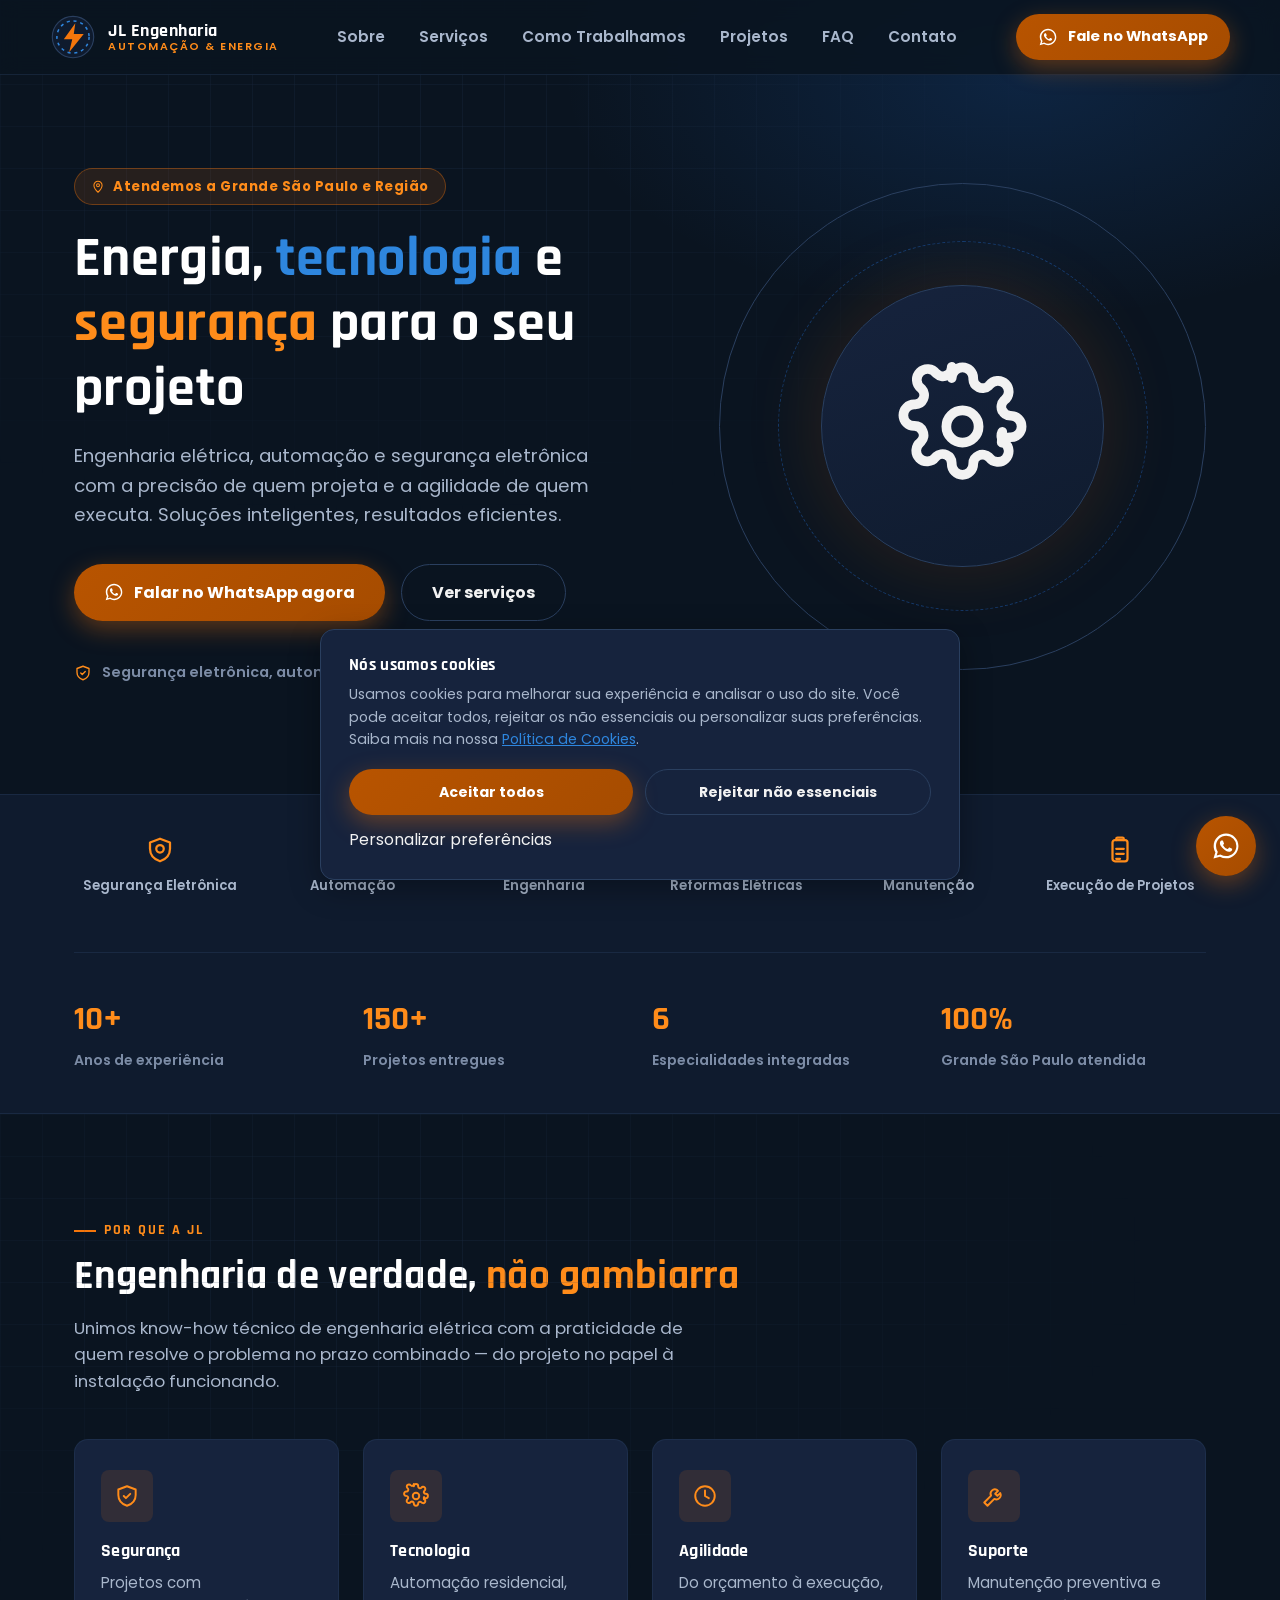
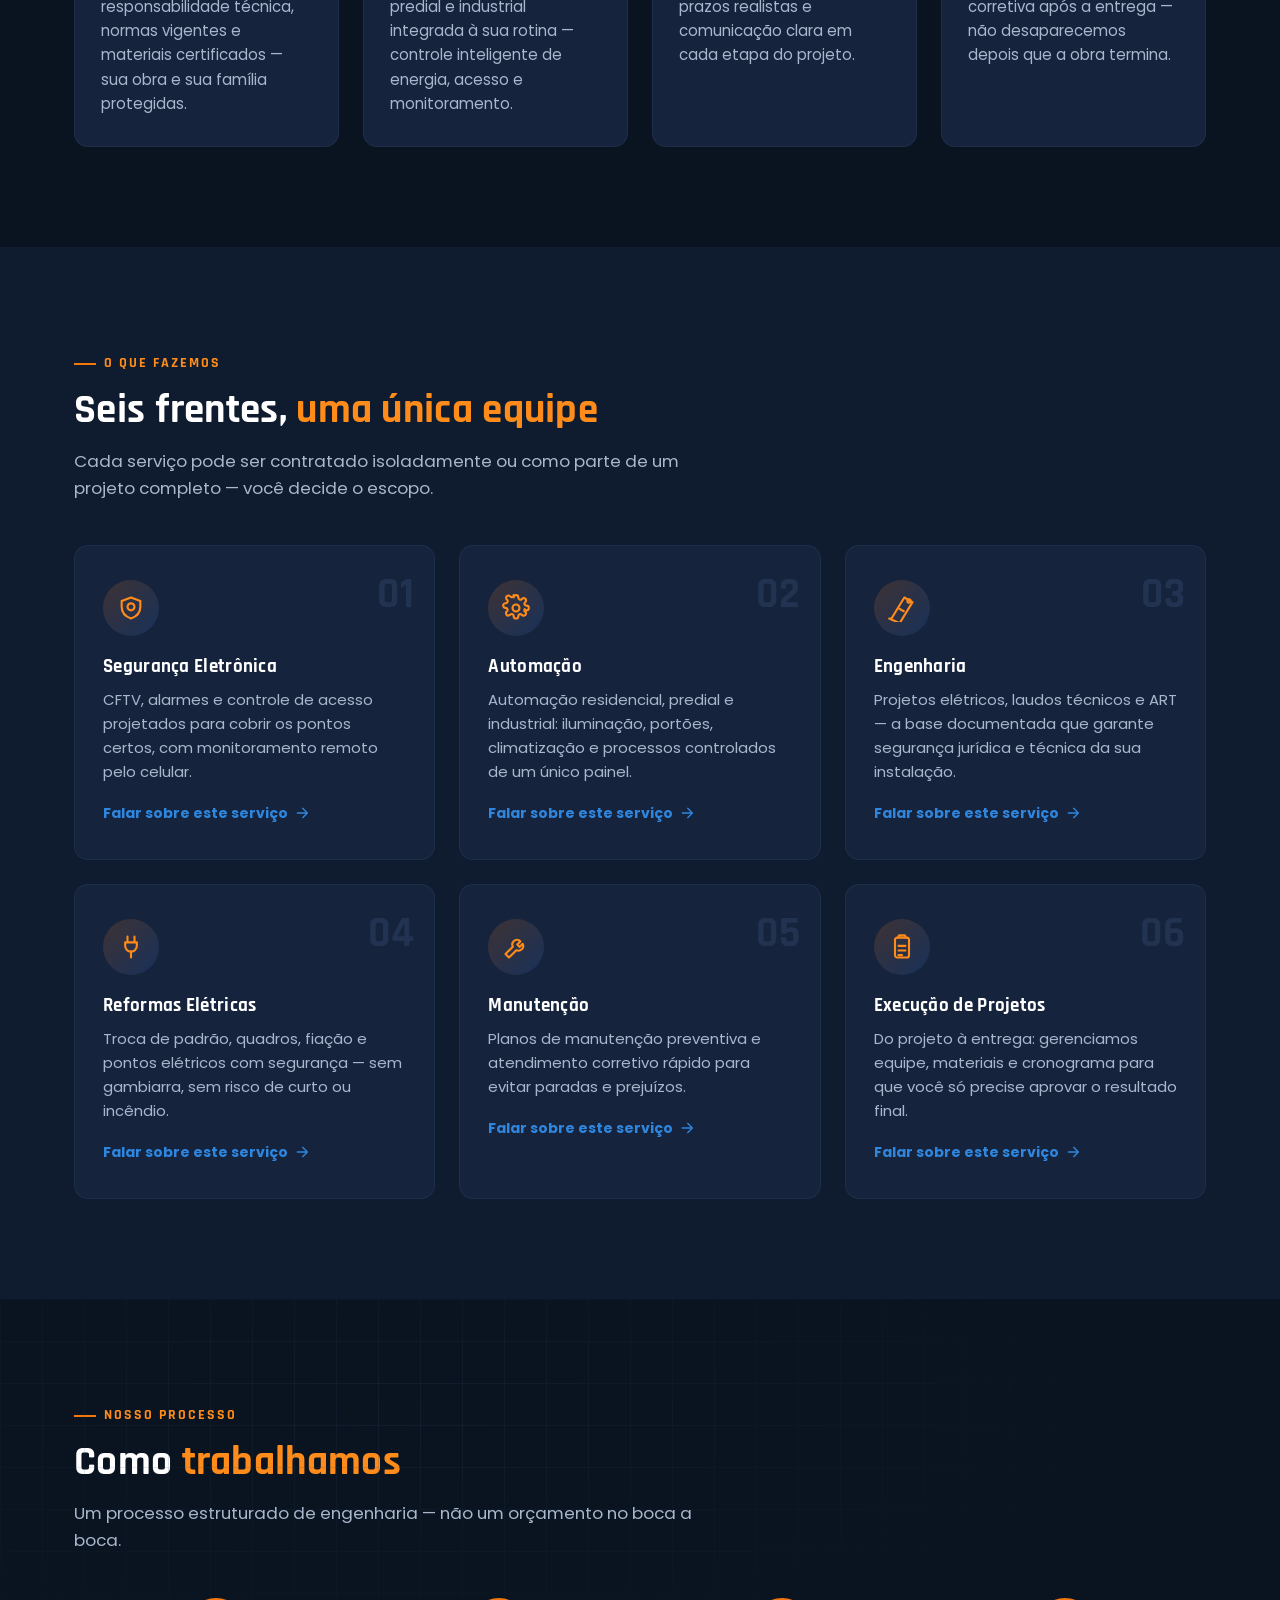
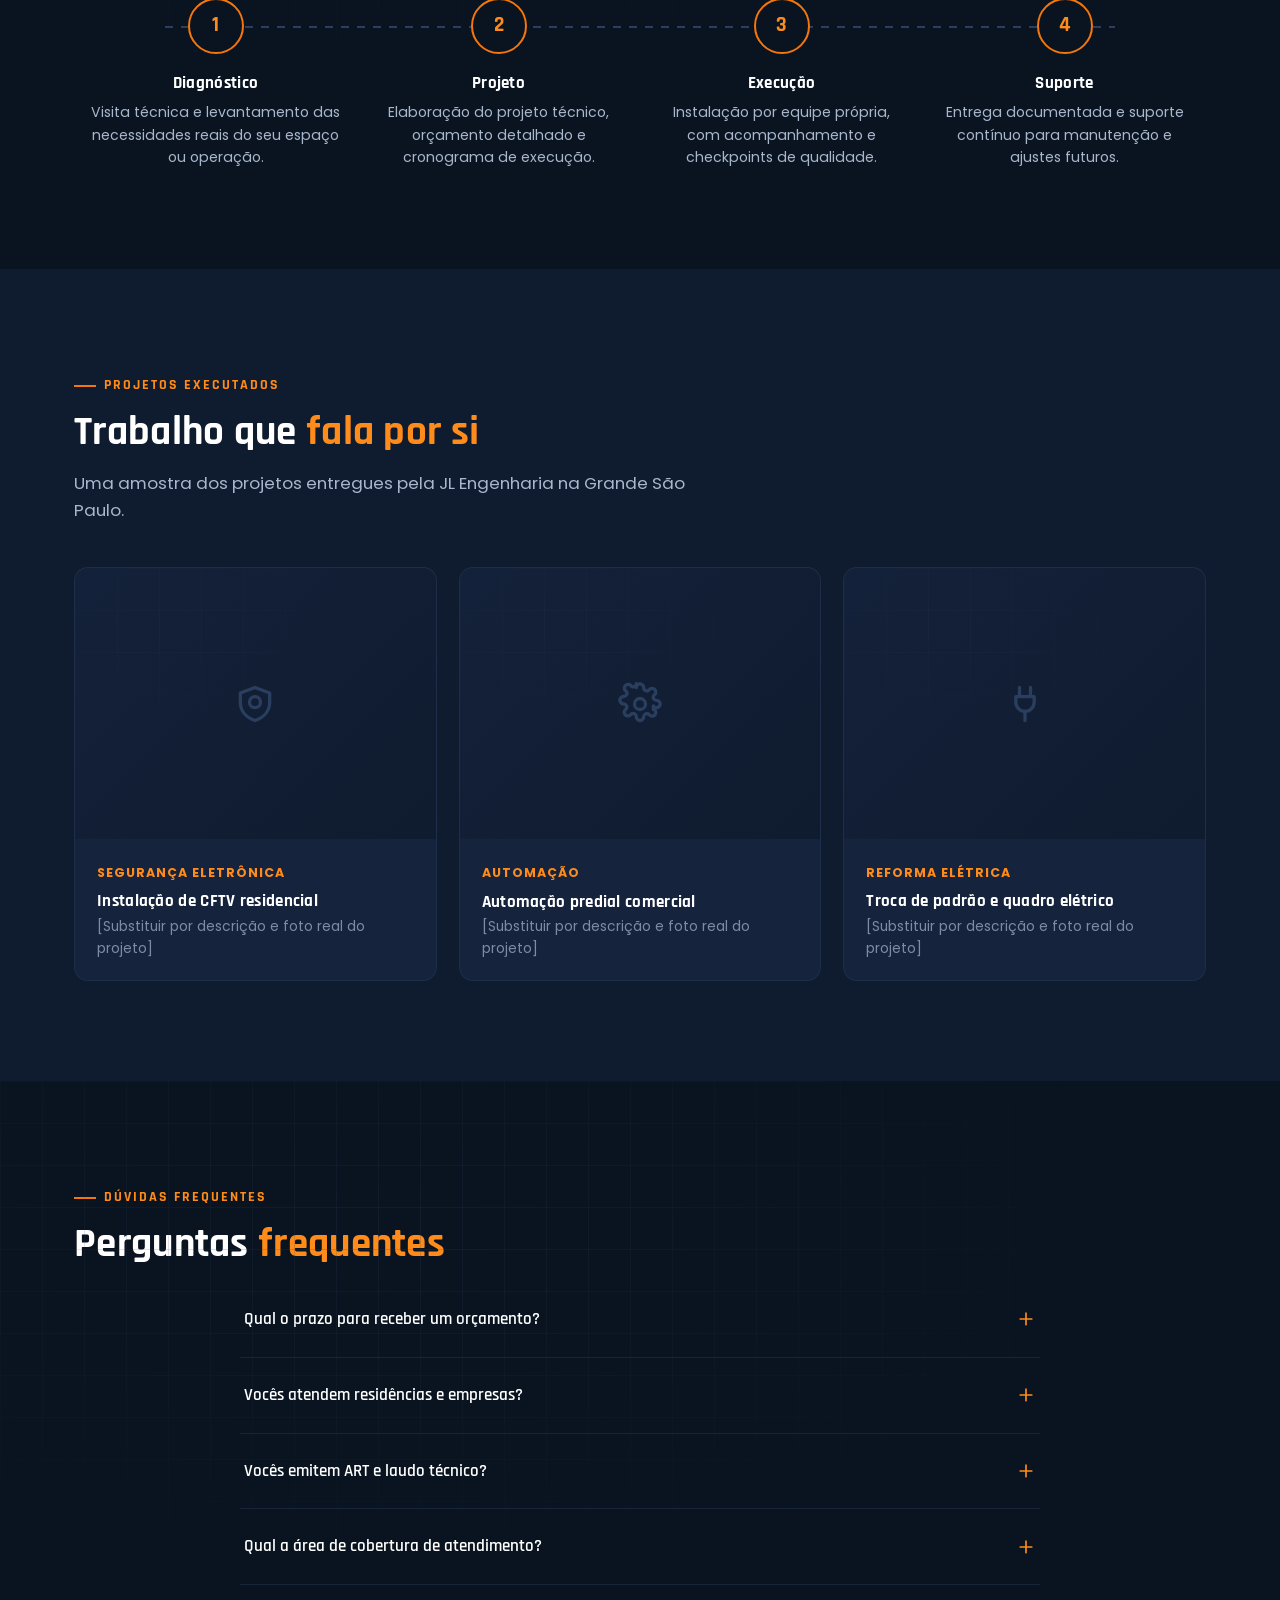
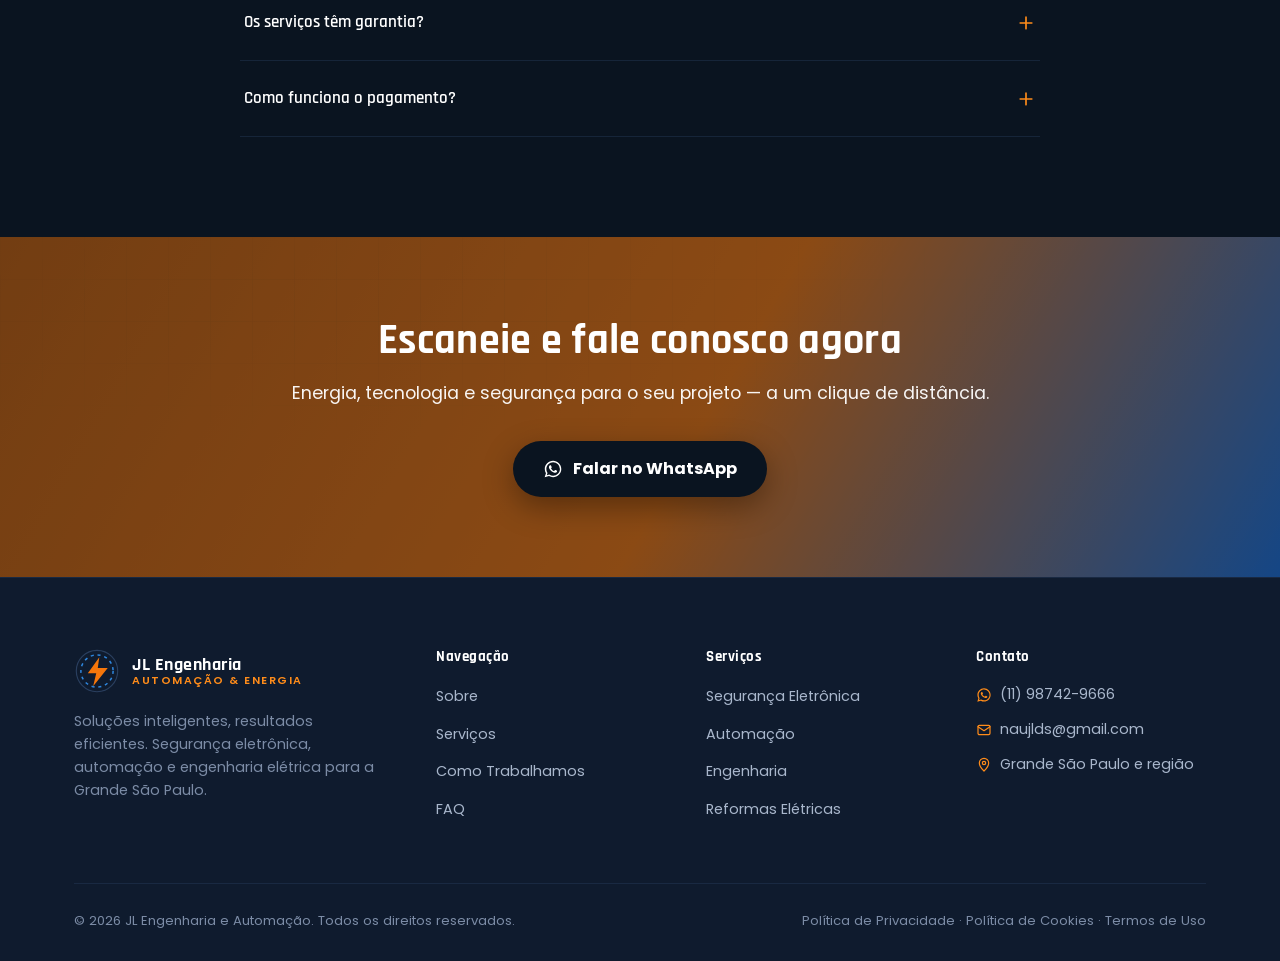
==== index.html @ ad4829e5 "Landing page inicial da JL Engenharia e Automação Site estático dark-tech (HTML/CSS/JS vanilla) com " ====
<!DOCTYPE html>
<html lang="pt-BR">
<head>
<meta charset="UTF-8">
<meta name="viewport" content="width=device-width, initial-scale=1.0">
<title>JL Engenharia e Automação | Segurança Eletrônica, Automação e Engenharia Elétrica em São Paulo</title>
<meta name="description" content="Engenharia elétrica, automação predial/industrial, segurança eletrônica (CFTV, alarmes, controle de acesso), reformas elétricas e manutenção na Grande São Paulo. Soluções inteligentes, resultados eficientes.">
<meta name="keywords" content="engenharia elétrica São Paulo, automação predial, segurança eletrônica, CFTV, controle de acesso, reforma elétrica, manutenção elétrica, execução de projetos elétricos">
<meta name="robots" content="index, follow">
<link rel="canonical" href="https://jlengenharia.com.br/">

<!-- Open Graph -->
<meta property="og:type" content="website">
<meta property="og:title" content="JL Engenharia e Automação | Soluções Inteligentes, Resultados Eficientes">
<meta property="og:description" content="Segurança eletrônica, automação, engenharia elétrica, reformas e manutenção na Grande São Paulo. Fale agora no WhatsApp.">
<meta property="og:image" content="/assets/img/og-cover.jpg">
<meta property="og:url" content="https://jlengenharia.com.br/">
<meta property="og:locale" content="pt_BR">
<meta name="twitter:card" content="summary_large_image">

<link rel="icon" type="image/svg+xml" href="data:image/svg+xml,%3Csvg xmlns='http://www.w3.org/2000/svg' viewBox='0 0 100 100'%3E%3Ccircle cx='50' cy='50' r='46' fill='%230A1420'/%3E%3Cpath d='M55 18 L30 55 H48 L42 82 L72 42 H52 Z' fill='%23F5760B'/%3E%3C/svg%3E">

<link rel="preconnect" href="https://fonts.googleapis.com">
<link rel="preconnect" href="https://fonts.gstatic.com" crossorigin>
<link href="https://fonts.googleapis.com/css2?family=Poppins:wght@400;500;600;700&family=Rajdhani:wght@600;700&display=swap" rel="stylesheet">

<link rel="stylesheet" href="/assets/css/style.css">

<script type="application/ld+json">
{
  "@context": "https://schema.org",
  "@type": "LocalBusiness",
  "name": "JL Engenharia e Automação",
  "description": "Segurança eletrônica, automação, engenharia elétrica, reformas elétricas, manutenção e execução de projetos na Grande São Paulo.",
  "areaServed": {
    "@type": "City",
    "name": "São Paulo"
  },
  "telephone": "+5511987429666",
  "email": "naujlds@gmail.com",
  "url": "https://jlengenharia.com.br/",
  "priceRange": "$$",
  "address": {
    "@type": "PostalAddress",
    "addressRegion": "SP",
    "addressCountry": "BR"
  }
}
</script>
</head>
<body>

<!-- ============ SVG SPRITE ============ -->
<svg width="0" height="0" style="position:absolute" aria-hidden="true">
<defs>
<symbol id="icon-cam" viewBox="0 0 24 24" fill="none" stroke="currentColor" stroke-width="1.8" stroke-linecap="round" stroke-linejoin="round"><path d="M12 3l8 3v5c0 5-3.5 8.5-8 10-4.5-1.5-8-5-8-10V6l8-3z"/><circle cx="12" cy="11" r="3"/></symbol>
<symbol id="icon-gear" viewBox="0 0 24 24" fill="none" stroke="currentColor" stroke-width="1.8" stroke-linecap="round" stroke-linejoin="round"><circle cx="12" cy="12" r="3"/><path d="M19.4 13a1.7 1.7 0 00.3 1.9l.1.1a2 2 0 11-2.8 2.8l-.1-.1a1.7 1.7 0 00-1.9-.3 1.7 1.7 0 00-1 1.6V19a2 2 0 11-4 0v-.2a1.7 1.7 0 00-1-1.5 1.7 1.7 0 00-1.9.3l-.1.1a2 2 0 11-2.8-2.8l.1-.1a1.7 1.7 0 00.3-1.9 1.7 1.7 0 00-1.6-1H3a2 2 0 110-4h.2a1.7 1.7 0 001.5-1 1.7 1.7 0 00-.3-1.9l-.1-.1a2 2 0 112.8-2.8l.1.1a1.7 1.7 0 001.9.3H9a1.7 1.7 0 001-1.6V3a2 2 0 114 0v.2a1.7 1.7 0 001 1.5 1.7 1.7 0 001.9-.3l.1-.1a2 2 0 112.8 2.8l-.1.1a1.7 1.7 0 00-.3 1.9V9a1.7 1.7 0 001.6 1H21a2 2 0 110 4h-.2a1.7 1.7 0 00-1.5 1z"/></symbol>
<symbol id="icon-drafting" viewBox="0 0 24 24" fill="none" stroke="currentColor" stroke-width="1.8" stroke-linecap="round" stroke-linejoin="round"><path d="M3 21L14 3l7 4-11 18-9-4z"/><path d="M9.5 12.5l4 2.3"/><circle cx="18" cy="6" r="1.4"/></symbol>
<symbol id="icon-plug" viewBox="0 0 24 24" fill="none" stroke="currentColor" stroke-width="1.8" stroke-linecap="round" stroke-linejoin="round"><path d="M9 3v5M15 3v5M7 8h10v3a5 5 0 01-5 5 5 5 0 01-5-5V8z"/><path d="M12 16v5"/></symbol>
<symbol id="icon-wrench" viewBox="0 0 24 24" fill="none" stroke="currentColor" stroke-width="1.8" stroke-linecap="round" stroke-linejoin="round"><path d="M14.7 6.3a4 4 0 00-5.4 5.4L3 18l3 3 6.3-6.3a4 4 0 005.4-5.4l-2.6 2.6-2-2 2.6-2.6z"/></symbol>
<symbol id="icon-clipboard" viewBox="0 0 24 24" fill="none" stroke="currentColor" stroke-width="1.8" stroke-linecap="round" stroke-linejoin="round"><rect x="6" y="4" width="12" height="17" rx="2"/><path d="M9 4V3a1 1 0 011-1h4a1 1 0 011 1v1"/><path d="M9 11h6M9 15h6M9 19h3"/></symbol>
<symbol id="icon-bolt" viewBox="0 0 24 24" fill="currentColor"><path d="M13 2 4 14h6l-1 8 9-12h-6l1-8z"/></symbol>
<symbol id="icon-whatsapp" viewBox="0 0 24 24" fill="currentColor"><path d="M12.04 2C6.58 2 2.13 6.45 2.13 11.91c0 1.87.51 3.62 1.4 5.12L2 22l5.14-1.5a9.85 9.85 0 004.9 1.32h.01c5.46 0 9.9-4.45 9.9-9.91C21.96 6.45 17.5 2 12.04 2zm0 18.06a8.1 8.1 0 01-4.14-1.14l-.3-.18-3.05.9.9-2.97-.2-.31a8.1 8.1 0 01-1.24-4.35c0-4.5 3.66-8.16 8.15-8.16a8.1 8.1 0 015.77 2.39 8.08 8.08 0 012.38 5.75c0 4.5-3.66 8.07-8.27 8.07zm4.47-6.05c-.24-.12-1.44-.71-1.67-.79-.22-.08-.38-.12-.55.12-.16.24-.63.79-.77.95-.14.16-.28.18-.53.06-.24-.12-1.02-.38-1.95-1.21-.72-.64-1.2-1.44-1.35-1.68-.14-.24-.02-.37.1-.49.11-.11.24-.28.36-.42.12-.14.16-.24.24-.4.08-.16.04-.3-.02-.42-.06-.12-.55-1.32-.75-1.81-.2-.48-.4-.41-.55-.42h-.47c-.16 0-.42.06-.64.3-.22.24-.84.82-.84 2s.86 2.32.98 2.48c.12.16 1.7 2.6 4.13 3.64.58.25 1.03.4 1.38.51.58.18 1.11.16 1.53.1.47-.07 1.44-.59 1.64-1.16.2-.57.2-1.06.14-1.16-.06-.1-.22-.16-.46-.28z"/></symbol>
<symbol id="icon-mail" viewBox="0 0 24 24" fill="none" stroke="currentColor" stroke-width="1.8" stroke-linecap="round" stroke-linejoin="round"><rect x="3" y="5" width="18" height="14" rx="2"/><path d="M3 7l9 6 9-6"/></symbol>
<symbol id="icon-shield-check" viewBox="0 0 24 24" fill="none" stroke="currentColor" stroke-width="1.8" stroke-linecap="round" stroke-linejoin="round"><path d="M12 3l8 3v5c0 5-3.5 8.5-8 10-4.5-1.5-8-5-8-10V6l8-3z"/><path d="M9 12l2 2 4-4"/></symbol>
<symbol id="icon-arrow-right" viewBox="0 0 24 24" fill="none" stroke="currentColor" stroke-width="2" stroke-linecap="round" stroke-linejoin="round"><path d="M5 12h14M13 5l7 7-7 7"/></symbol>
<symbol id="icon-plus" viewBox="0 0 24 24" fill="none" stroke="currentColor" stroke-width="2" stroke-linecap="round" stroke-linejoin="round"><path d="M12 5v14M5 12h14"/></symbol>
<symbol id="icon-menu" viewBox="0 0 24 24" fill="none" stroke="currentColor" stroke-width="2" stroke-linecap="round"><path d="M3 6h18M3 12h18M3 18h18"/></symbol>
<symbol id="icon-map-pin" viewBox="0 0 24 24" fill="none" stroke="currentColor" stroke-width="1.8" stroke-linecap="round" stroke-linejoin="round"><path d="M12 21s7-6.5 7-12a7 7 0 10-14 0c0 5.5 7 12 7 12z"/><circle cx="12" cy="9" r="2.5"/></symbol>
<symbol id="icon-clock" viewBox="0 0 24 24" fill="none" stroke="currentColor" stroke-width="1.8" stroke-linecap="round" stroke-linejoin="round"><circle cx="12" cy="12" r="9"/><path d="M12 7v5l3.5 2"/></symbol>
</defs>
</svg>

<!-- ============ HEADER ============ -->
<header class="site-header">
  <div class="container header-inner">
    <a href="/" class="brand" aria-label="JL Engenharia e Automação — página inicial">
      <svg class="brand-logo" viewBox="0 0 60 60" aria-hidden="true">
        <circle cx="30" cy="30" r="27" fill="#0F1B2E" stroke="#2A3F5F" stroke-width="1.5"/>
        <circle cx="30" cy="30" r="21" fill="none" stroke="#2E86DE" stroke-width="2" stroke-dasharray="4 5"/>
        <path d="M33 12 L18 33 H29 L25 50 L44 26 H31 Z" fill="#F5760B"/>
      </svg>
      <span class="brand-text">
        <strong>JL Engenharia</strong>
        <span>Automação &amp; Energia</span>
      </span>
    </a>

    <nav class="main-nav" id="main-nav" aria-label="Navegação principal">
      <ul>
        <li><a href="#sobre">Sobre</a></li>
        <li><a href="#servicos">Serviços</a></li>
        <li><a href="#como-trabalhamos">Como Trabalhamos</a></li>
        <li><a href="#projetos">Projetos</a></li>
        <li><a href="#faq">FAQ</a></li>
        <li><a href="#contato">Contato</a></li>
      </ul>
    </nav>

    <div class="header-cta">
      <a href="https://wa.me/5511987429666?text=Ol%C3%A1!%20Vim%20pelo%20site%20e%20gostaria%20de%20um%20or%C3%A7amento." class="btn btn-primary header-cta-btn" target="_blank" rel="noopener">
        <svg viewBox="0 0 24 24" aria-hidden="true"><use href="#icon-whatsapp"/></svg>
        Fale no WhatsApp
      </a>
      <button class="nav-toggle" id="nav-toggle" aria-label="Abrir menu" aria-expanded="false" aria-controls="main-nav">
        <svg aria-hidden="true"><use href="#icon-menu"/></svg>
      </button>
    </div>
  </div>
</header>

<main>

<!-- ============ HERO ============ -->
<section class="hero">
  <div class="circuit-bg" aria-hidden="true"></div>
  <div class="container hero-inner">
    <div class="hero-content">
      <span class="hero-badge">
        <svg viewBox="0 0 24 24" width="14" height="14" aria-hidden="true"><use href="#icon-map-pin"/></svg>
        Atendemos a Grande São Paulo e Região
      </span>
      <h1>Energia, <span class="accent-blue">tecnologia</span> e <span class="accent">segurança</span> para o seu projeto</h1>
      <p class="lead">Engenharia elétrica, automação e segurança eletrônica com a precisão de quem projeta e a agilidade de quem executa. Soluções inteligentes, resultados eficientes.</p>
      <div class="hero-actions">
        <a href="https://wa.me/5511987429666?text=Ol%C3%A1!%20Vim%20pelo%20site%20e%20gostaria%20de%20um%20or%C3%A7amento." class="btn btn-primary" target="_blank" rel="noopener">
          <svg viewBox="0 0 24 24" aria-hidden="true"><use href="#icon-whatsapp"/></svg>
          Falar no WhatsApp agora
        </a>
        <a href="#servicos" class="btn btn-secondary">Ver serviços</a>
      </div>
      <div class="hero-coverage">
        <svg viewBox="0 0 24 24" aria-hidden="true"><use href="#icon-shield-check"/></svg>
        Segurança eletrônica, automação e engenharia sob o mesmo teto
      </div>
    </div>

    <div class="hero-visual" aria-hidden="true">
      <div class="ring ring-1"></div>
      <div class="ring ring-2"></div>
      <div class="core">
        <svg viewBox="0 0 24 24" fill="none" stroke="#FF8C1A" stroke-width="1.4"><use href="#icon-gear"/></svg>
      </div>
    </div>
  </div>
</section>

<!-- ============ TRUST STRIP ============ -->
<section class="trust-strip">
  <div class="container">
    <div class="trust-grid">
      <div class="trust-item"><svg aria-hidden="true"><use href="#icon-cam"/></svg>Segurança Eletrônica</div>
      <div class="trust-item"><svg aria-hidden="true"><use href="#icon-gear"/></svg>Automação</div>
      <div class="trust-item"><svg aria-hidden="true"><use href="#icon-drafting"/></svg>Engenharia</div>
      <div class="trust-item"><svg aria-hidden="true"><use href="#icon-plug"/></svg>Reformas Elétricas</div>
      <div class="trust-item"><svg aria-hidden="true"><use href="#icon-wrench"/></svg>Manutenção</div>
      <div class="trust-item"><svg aria-hidden="true"><use href="#icon-clipboard"/></svg>Execução de Projetos</div>
    </div>

    <div class="stats-bar">
      <div class="stat"><strong data-count="10" data-suffix="+">0</strong><span>Anos de experiência</span></div>
      <div class="stat"><strong data-count="150" data-suffix="+">0</strong><span>Projetos entregues</span></div>
      <div class="stat"><strong data-count="6">0</strong><span>Especialidades integradas</span></div>
      <div class="stat"><strong data-count="100" data-suffix="%">0</strong><span>Grande São Paulo atendida</span></div>
    </div>
  </div>
</section>

<!-- ============ SOBRE / PILARES ============ -->
<section class="section" id="sobre">
  <div class="circuit-bg" aria-hidden="true"></div>
  <div class="container">
    <span class="section-label">Por que a JL</span>
    <h2 class="section-title">Engenharia de verdade, <span>não gambiarra</span></h2>
    <p class="section-sub">Unimos know-how técnico de engenharia elétrica com a praticidade de quem resolve o problema no prazo combinado — do projeto no papel à instalação funcionando.</p>

    <div class="pillars-grid">
      <div class="pillar-card reveal">
        <div class="pillar-icon"><svg viewBox="0 0 24 24" aria-hidden="true"><use href="#icon-shield-check"/></svg></div>
        <h3>Segurança</h3>
        <p>Projetos com responsabilidade técnica, normas vigentes e materiais certificados — sua obra e sua família protegidas.</p>
      </div>
      <div class="pillar-card reveal">
        <div class="pillar-icon"><svg viewBox="0 0 24 24" aria-hidden="true"><use href="#icon-gear"/></svg></div>
        <h3>Tecnologia</h3>
        <p>Automação residencial, predial e industrial integrada à sua rotina — controle inteligente de energia, acesso e monitoramento.</p>
      </div>
      <div class="pillar-card reveal">
        <div class="pillar-icon"><svg viewBox="0 0 24 24" aria-hidden="true"><use href="#icon-clock"/></svg></div>
        <h3>Agilidade</h3>
        <p>Do orçamento à execução, prazos realistas e comunicação clara em cada etapa do projeto.</p>
      </div>
      <div class="pillar-card reveal">
        <div class="pillar-icon"><svg viewBox="0 0 24 24" aria-hidden="true"><use href="#icon-wrench"/></svg></div>
        <h3>Suporte</h3>
        <p>Manutenção preventiva e corretiva após a entrega — não desaparecemos depois que a obra termina.</p>
      </div>
    </div>
  </div>
</section>

<!-- ============ SERVIÇOS ============ -->
<section class="section section-alt" id="servicos">
  <div class="container">
    <span class="section-label">O que fazemos</span>
    <h2 class="section-title">Seis frentes, <span>uma única equipe</span></h2>
    <p class="section-sub">Cada serviço pode ser contratado isoladamente ou como parte de um projeto completo — você decide o escopo.</p>

    <div class="services-grid">
      <article class="service-card reveal">
        <span class="num">01</span>
        <div class="service-icon"><svg viewBox="0 0 24 24" aria-hidden="true"><use href="#icon-cam"/></svg></div>
        <h3>Segurança Eletrônica</h3>
        <p>CFTV, alarmes e controle de acesso projetados para cobrir os pontos certos, com monitoramento remoto pelo celular.</p>
        <a href="https://wa.me/5511987429666?text=Ol%C3%A1!%20Quero%20saber%20mais%20sobre%20seguran%C3%A7a%20eletr%C3%B4nica." class="service-link" target="_blank" rel="noopener">Falar sobre este serviço <svg viewBox="0 0 24 24" aria-hidden="true"><use href="#icon-arrow-right"/></svg></a>
      </article>

      <article class="service-card reveal">
        <span class="num">02</span>
        <div class="service-icon"><svg viewBox="0 0 24 24" aria-hidden="true"><use href="#icon-gear"/></svg></div>
        <h3>Automação</h3>
        <p>Automação residencial, predial e industrial: iluminação, portões, climatização e processos controlados de um único painel.</p>
        <a href="https://wa.me/5511987429666?text=Ol%C3%A1!%20Quero%20saber%20mais%20sobre%20automa%C3%A7%C3%A3o." class="service-link" target="_blank" rel="noopener">Falar sobre este serviço <svg viewBox="0 0 24 24" aria-hidden="true"><use href="#icon-arrow-right"/></svg></a>
      </article>

      <article class="service-card reveal">
        <span class="num">03</span>
        <div class="service-icon"><svg viewBox="0 0 24 24" aria-hidden="true"><use href="#icon-drafting"/></svg></div>
        <h3>Engenharia</h3>
        <p>Projetos elétricos, laudos técnicos e ART — a base documentada que garante segurança jurídica e técnica da sua instalação.</p>
        <a href="https://wa.me/5511987429666?text=Ol%C3%A1!%20Quero%20saber%20mais%20sobre%20projetos%20de%20engenharia." class="service-link" target="_blank" rel="noopener">Falar sobre este serviço <svg viewBox="0 0 24 24" aria-hidden="true"><use href="#icon-arrow-right"/></svg></a>
      </article>

      <article class="service-card reveal">
        <span class="num">04</span>
        <div class="service-icon"><svg viewBox="0 0 24 24" aria-hidden="true"><use href="#icon-plug"/></svg></div>
        <h3>Reformas Elétricas</h3>
        <p>Troca de padrão, quadros, fiação e pontos elétricos com segurança — sem gambiarra, sem risco de curto ou incêndio.</p>
        <a href="https://wa.me/5511987429666?text=Ol%C3%A1!%20Quero%20saber%20mais%20sobre%20reforma%20el%C3%A9trica." class="service-link" target="_blank" rel="noopener">Falar sobre este serviço <svg viewBox="0 0 24 24" aria-hidden="true"><use href="#icon-arrow-right"/></svg></a>
      </article>

      <article class="service-card reveal">
        <span class="num">05</span>
        <div class="service-icon"><svg viewBox="0 0 24 24" aria-hidden="true"><use href="#icon-wrench"/></svg></div>
        <h3>Manutenção</h3>
        <p>Planos de manutenção preventiva e atendimento corretivo rápido para evitar paradas e prejuízos.</p>
        <a href="https://wa.me/5511987429666?text=Ol%C3%A1!%20Quero%20saber%20mais%20sobre%20manuten%C3%A7%C3%A3o." class="service-link" target="_blank" rel="noopener">Falar sobre este serviço <svg viewBox="0 0 24 24" aria-hidden="true"><use href="#icon-arrow-right"/></svg></a>
      </article>

      <article class="service-card reveal">
        <span class="num">06</span>
        <div class="service-icon"><svg viewBox="0 0 24 24" aria-hidden="true"><use href="#icon-clipboard"/></svg></div>
        <h3>Execução de Projetos</h3>
        <p>Do projeto à entrega: gerenciamos equipe, materiais e cronograma para que você só precise aprovar o resultado final.</p>
        <a href="https://wa.me/5511987429666?text=Ol%C3%A1!%20Quero%20executar%20um%20projeto%20completo." class="service-link" target="_blank" rel="noopener">Falar sobre este serviço <svg viewBox="0 0 24 24" aria-hidden="true"><use href="#icon-arrow-right"/></svg></a>
      </article>
    </div>
  </div>
</section>

<!-- ============ COMO TRABALHAMOS ============ -->
<section class="section" id="como-trabalhamos">
  <div class="circuit-bg" aria-hidden="true"></div>
  <div class="container">
    <span class="section-label">Nosso processo</span>
    <h2 class="section-title">Como <span>trabalhamos</span></h2>
    <p class="section-sub">Um processo estruturado de engenharia — não um orçamento no boca a boca.</p>

    <div class="process-track">
      <div class="process-step reveal">
        <div class="process-num">1</div>
        <h3>Diagnóstico</h3>
        <p>Visita técnica e levantamento das necessidades reais do seu espaço ou operação.</p>
      </div>
      <div class="process-step reveal">
        <div class="process-num">2</div>
        <h3>Projeto</h3>
        <p>Elaboração do projeto técnico, orçamento detalhado e cronograma de execução.</p>
      </div>
      <div class="process-step reveal">
        <div class="process-num">3</div>
        <h3>Execução</h3>
        <p>Instalação por equipe própria, com acompanhamento e checkpoints de qualidade.</p>
      </div>
      <div class="process-step reveal">
        <div class="process-num">4</div>
        <h3>Suporte</h3>
        <p>Entrega documentada e suporte contínuo para manutenção e ajustes futuros.</p>
      </div>
    </div>
  </div>
</section>

<!-- ============ PROJETOS ============ -->
<section class="section section-alt" id="projetos">
  <div class="container">
    <span class="section-label">Projetos executados</span>
    <h2 class="section-title">Trabalho que <span>fala por si</span></h2>
    <p class="section-sub">Uma amostra dos projetos entregues pela JL Engenharia na Grande São Paulo.</p>

    <!-- Substituir os thumbnails abaixo por fotos reais das obras do cliente -->
    <div class="projects-grid">
      <div class="project-card reveal">
        <div class="project-thumb">
          <div class="circuit-bg" aria-hidden="true"></div>
          <svg viewBox="0 0 24 24" aria-hidden="true"><use href="#icon-cam"/></svg>
        </div>
        <div class="project-info">
          <span>Segurança Eletrônica</span>
          <h3>Instalação de CFTV residencial</h3>
          <p>[Substituir por descrição e foto real do projeto]</p>
        </div>
      </div>
      <div class="project-card reveal">
        <div class="project-thumb">
          <div class="circuit-bg" aria-hidden="true"></div>
          <svg viewBox="0 0 24 24" aria-hidden="true"><use href="#icon-gear"/></svg>
        </div>
        <div class="project-info">
          <span>Automação</span>
          <h3>Automação predial comercial</h3>
          <p>[Substituir por descrição e foto real do projeto]</p>
        </div>
      </div>
      <div class="project-card reveal">
        <div class="project-thumb">
          <div class="circuit-bg" aria-hidden="true"></div>
          <svg viewBox="0 0 24 24" aria-hidden="true"><use href="#icon-plug"/></svg>
        </div>
        <div class="project-info">
          <span>Reforma Elétrica</span>
          <h3>Troca de padrão e quadro elétrico</h3>
          <p>[Substituir por descrição e foto real do projeto]</p>
        </div>
      </div>
    </div>
  </div>
</section>

<!-- ============ FAQ ============ -->
<section class="section" id="faq">
  <div class="circuit-bg" aria-hidden="true"></div>
  <div class="container">
    <span class="section-label">Dúvidas frequentes</span>
    <h2 class="section-title">Perguntas <span>frequentes</span></h2>

    <div class="faq-list">
      <div class="faq-item">
        <button class="faq-question" aria-expanded="false">
          Qual o prazo para receber um orçamento?
          <svg viewBox="0 0 24 24" aria-hidden="true"><use href="#icon-plus"/></svg>
        </button>
        <div class="faq-answer"><p>Após a visita técnica ou envio das informações do projeto, o orçamento costuma ser entregue em até 48 horas úteis.</p></div>
      </div>
      <div class="faq-item">
        <button class="faq-question" aria-expanded="false">
          Vocês atendem residências e empresas?
          <svg viewBox="0 0 24 24" aria-hidden="true"><use href="#icon-plus"/></svg>
        </button>
        <div class="faq-answer"><p>Sim. Atendemos projetos residenciais, comerciais, prediais e industriais em toda a Grande São Paulo.</p></div>
      </div>
      <div class="faq-item">
        <button class="faq-question" aria-expanded="false">
          Vocês emitem ART e laudo técnico?
          <svg viewBox="0 0 24 24" aria-hidden="true"><use href="#icon-plus"/></svg>
        </button>
        <div class="faq-answer"><p>Sim, projetos de engenharia elétrica são acompanhados de ART (Anotação de Responsabilidade Técnica) e laudos quando aplicável.</p></div>
      </div>
      <div class="faq-item">
        <button class="faq-question" aria-expanded="false">
          Qual a área de cobertura de atendimento?
          <svg viewBox="0 0 24 24" aria-hidden="true"><use href="#icon-plus"/></svg>
        </button>
        <div class="faq-answer"><p>Atendemos a Grande São Paulo e região. Consulte disponibilidade para outras localidades pelo WhatsApp.</p></div>
      </div>
      <div class="faq-item">
        <button class="faq-question" aria-expanded="false">
          Os serviços têm garantia?
          <svg viewBox="0 0 24 24" aria-hidden="true"><use href="#icon-plus"/></svg>
        </button>
        <div class="faq-answer"><p>Sim, todos os serviços executados possuem garantia. O prazo específico é informado no orçamento de cada projeto.</p></div>
      </div>
      <div class="faq-item">
        <button class="faq-question" aria-expanded="false">
          Como funciona o pagamento?
          <svg viewBox="0 0 24 24" aria-hidden="true"><use href="#icon-plus"/></svg>
        </button>
        <div class="faq-answer"><p>As condições de pagamento são combinadas conforme o porte do projeto. Fale com a gente no WhatsApp para simular seu caso.</p></div>
      </div>
    </div>
  </div>
</section>

<!-- ============ CTA FINAL ============ -->
<section class="cta-final" id="contato">
  <div class="circuit-bg" aria-hidden="true"></div>
  <div class="container">
    <h2>Escaneie e fale conosco <strong>agora</strong></h2>
    <p>Energia, tecnologia e segurança para o seu projeto — a um clique de distância.</p>
    <a href="https://wa.me/5511987429666?text=Ol%C3%A1!%20Vim%20pelo%20site%20e%20gostaria%20de%20um%20or%C3%A7amento." class="btn btn-primary" target="_blank" rel="noopener">
      <svg viewBox="0 0 24 24" aria-hidden="true"><use href="#icon-whatsapp"/></svg>
      Falar no WhatsApp
    </a>
  </div>
</section>

</main>

<!-- ============ FOOTER ============ -->
<footer class="site-footer">
  <div class="container">
    <div class="footer-grid">
      <div class="footer-brand">
        <a href="/" class="brand">
          <svg class="brand-logo" viewBox="0 0 60 60" aria-hidden="true">
            <circle cx="30" cy="30" r="27" fill="#0F1B2E" stroke="#2A3F5F" stroke-width="1.5"/>
            <circle cx="30" cy="30" r="21" fill="none" stroke="#2E86DE" stroke-width="2" stroke-dasharray="4 5"/>
            <path d="M33 12 L18 33 H29 L25 50 L44 26 H31 Z" fill="#F5760B"/>
          </svg>
          <span class="brand-text">
            <strong>JL Engenharia</strong>
            <span>Automação &amp; Energia</span>
          </span>
        </a>
        <p>Soluções inteligentes, resultados eficientes. Segurança eletrônica, automação e engenharia elétrica para a Grande São Paulo.</p>
      </div>

      <div class="footer-col">
        <h4>Navegação</h4>
        <ul>
          <li><a href="#sobre">Sobre</a></li>
          <li><a href="#servicos">Serviços</a></li>
          <li><a href="#como-trabalhamos">Como Trabalhamos</a></li>
          <li><a href="#faq">FAQ</a></li>
        </ul>
      </div>

      <div class="footer-col">
        <h4>Serviços</h4>
        <ul>
          <li><a href="#servicos">Segurança Eletrônica</a></li>
          <li><a href="#servicos">Automação</a></li>
          <li><a href="#servicos">Engenharia</a></li>
          <li><a href="#servicos">Reformas Elétricas</a></li>
        </ul>
      </div>

      <div class="footer-col">
        <h4>Contato</h4>
        <ul>
          <li class="contact-line"><svg aria-hidden="true"><use href="#icon-whatsapp"/></svg><a href="https://wa.me/5511987429666" target="_blank" rel="noopener">(11) 98742-9666</a></li>
          <li class="contact-line"><svg aria-hidden="true"><use href="#icon-mail"/></svg><a href="mailto:naujlds@gmail.com">naujlds@gmail.com</a></li>
          <li class="contact-line"><svg aria-hidden="true"><use href="#icon-map-pin"/></svg>Grande São Paulo e região</li>
        </ul>
      </div>
    </div>

    <div class="footer-bottom">
      <span>&copy; <span id="year"></span> JL Engenharia e Automação. Todos os direitos reservados.</span>
      <span>
        <a href="/privacidade.html">Política de Privacidade</a> ·
        <a href="/cookies.html">Política de Cookies</a> ·
        <a href="/termos.html">Termos de Uso</a>
      </span>
    </div>
  </div>
</footer>

<!-- ============ WHATSAPP FLUTUANTE ============ -->
<a href="https://wa.me/5511987429666?text=Ol%C3%A1!%20Vim%20pelo%20site%20e%20gostaria%20de%20um%20or%C3%A7amento." class="wa-float" target="_blank" rel="noopener" aria-label="Falar no WhatsApp">
  <svg viewBox="0 0 24 24" aria-hidden="true"><use href="#icon-whatsapp"/></svg>
</a>

<!-- ============ COOKIE BANNER (LGPD) ============ -->
<div class="cookie-banner" id="cookie-banner" role="dialog" aria-live="polite" aria-label="Aviso de cookies">
  <h3>Nós usamos cookies</h3>
  <p>Usamos cookies para melhorar sua experiência e analisar o uso do site. Você pode aceitar todos, rejeitar os não essenciais ou personalizar suas preferências. Saiba mais na nossa <a href="/cookies.html">Política de Cookies</a>.</p>
  <div class="cookie-actions">
    <button class="btn btn-primary" id="cookie-accept-all">Aceitar todos</button>
    <button class="btn btn-ghost" id="cookie-reject-all">Rejeitar não essenciais</button>
  </div>
  <button class="btn-link" id="cookie-open-prefs" style="margin-top:12px;">Personalizar preferências</button>
</div>

<div class="cookie-prefs" id="cookie-prefs">
  <div class="cookie-prefs-modal" role="dialog" aria-label="Preferências de cookies">
    <h3>Preferências de cookies</h3>
    <p>Escolha quais categorias de cookies deseja permitir. Cookies necessários não podem ser desativados pois garantem o funcionamento básico do site.</p>

    <div class="cookie-category">
      <div>
        <h4>Necessários</h4>
        <p>Essenciais para o funcionamento do site (navegação, segurança). Sempre ativos.</p>
      </div>
      <label class="switch">
        <input type="checkbox" checked disabled>
        <span class="slider"></span>
      </label>
    </div>

    <div class="cookie-category">
      <div>
        <h4>Analytics</h4>
        <p>Nos ajudam a entender como o site é utilizado, de forma agregada e anônima.</p>
      </div>
      <label class="switch">
        <input type="checkbox" id="cookie-analytics">
        <span class="slider"></span>
      </label>
    </div>

    <div class="cookie-category">
      <div>
        <h4>Marketing</h4>
        <p>Usados para personalizar anúncios e medir a eficácia de campanhas.</p>
      </div>
      <label class="switch">
        <input type="checkbox" id="cookie-marketing">
        <span class="slider"></span>
      </label>
    </div>

    <div class="cookie-prefs-actions">
      <button class="btn btn-ghost" id="cookie-close-prefs">Cancelar</button>
      <button class="btn btn-primary" id="cookie-save-prefs">Salvar preferências</button>
    </div>
  </div>
</div>

<script>document.getElementById('year').textContent = new Date().getFullYear();</script>
<script src="/assets/js/main.js" defer></script>
</body>
</html>
---- assets/css/style.css ----
/* ==========================================================================
   JL Engenharia e Automação — Design System
   Dark tech: azul-marinho + laranja + azul elétrico
   ========================================================================== */

:root {
  --bg-primary: #0A1420;
  --bg-secondary: #0F1B2E;
  --bg-elevated: #142притика1E33;
  --bg-elevated: #14213A;
  --bg-card: #16233D;
  --orange: #F5760B;
  --orange-light: #FF8C1A;
  --orange-dark: #C95F08;
  --blue: #1E6FD9;
  --blue-light: #2E86DE;
  --line: #2A3F5F;
  --line-soft: rgba(42, 63, 95, 0.4);
  --text: #F2F2F2;
  --text-muted: #A9B7CC;
  --text-dim: #7C8CA6;
  --white: #FFFFFF;

  --radius-sm: 8px;
  --radius-md: 14px;
  --radius-lg: 22px;

  --shadow-card: 0 8px 30px rgba(0, 0, 0, 0.35);
  --shadow-orange: 0 8px 24px rgba(245, 118, 11, 0.35);

  --font-display: 'Rajdhani', 'Poppins', sans-serif;
  --font-body: 'Poppins', -apple-system, BlinkMacSystemFont, sans-serif;

  --container: 1180px;
}

/* ---- Reset ---- */
*, *::before, *::after { box-sizing: border-box; margin: 0; padding: 0; }
html { scroll-behavior: smooth; }
body {
  background: var(--bg-primary);
  color: var(--text);
  font-family: var(--font-body);
  line-height: 1.6;
  -webkit-font-smoothing: antialiased;
  overflow-x: hidden;
}
img { max-width: 100%; display: block; }
a { color: inherit; text-decoration: none; }
ul { list-style: none; }
button { font: inherit; cursor: pointer; border: none; background: none; color: inherit; }
h1, h2, h3, h4 { font-family: var(--font-display); font-weight: 700; line-height: 1.15; letter-spacing: 0.3px; }
.container { max-width: var(--container); margin: 0 auto; padding: 0 24px; }

:focus-visible {
  outline: 2px solid var(--orange-light);
  outline-offset: 2px;
}

/* ---- Circuit background pattern ---- */
.circuit-bg {
  position: absolute;
  inset: 0;
  pointer-events: none;
  opacity: 0.55;
  background-image:
    linear-gradient(var(--line-soft) 1px, transparent 1px),
    linear-gradient(90deg, var(--line-soft) 1px, transparent 1px);
  background-size: 42px 42px;
  -webkit-mask-image: radial-gradient(ellipse 80% 60% at 30% 20%, #000 0%, transparent 75%);
  mask-image: radial-gradient(ellipse 80% 60% at 30% 20%, #000 0%, transparent 75%);
}

.section-label {
  display: inline-flex;
  align-items: center;
  gap: 8px;
  color: var(--orange-light);
  font-family: var(--font-display);
  font-weight: 700;
  letter-spacing: 2px;
  text-transform: uppercase;
  font-size: 0.85rem;
  margin-bottom: 12px;
}
.section-label::before {
  content: '';
  width: 22px;
  height: 2px;
  background: var(--orange);
}

.section-title {
  font-size: clamp(1.8rem, 3.2vw, 2.6rem);
  color: var(--white);
  margin-bottom: 14px;
}
.section-title span { color: var(--orange-light); }
.section-sub {
  color: var(--text-muted);
  max-width: 620px;
  font-size: 1.05rem;
  margin-bottom: 44px;
}

/* ---- Buttons ---- */
.btn {
  display: inline-flex;
  align-items: center;
  justify-content: center;
  gap: 10px;
  padding: 15px 30px;
  border-radius: 999px;
  font-weight: 700;
  font-size: 1rem;
  transition: transform 0.2s ease, box-shadow 0.2s ease, background 0.2s ease;
  white-space: nowrap;
}
.btn-primary {
  background: linear-gradient(135deg, #B85400, #A64C00);
  color: var(--white);
  box-shadow: var(--shadow-orange);
}
.btn-primary:hover { transform: translateY(-2px); box-shadow: 0 12px 30px rgba(245, 118, 11, 0.45); }
.btn-secondary {
  background: transparent;
  color: var(--text);
  border: 1.5px solid var(--line);
}
.btn-secondary:hover { border-color: var(--blue-light); color: var(--blue-light); }
.btn svg { width: 20px; height: 20px; flex-shrink: 0; }

/* ---- Header ---- */
.site-header {
  position: fixed;
  top: 0; left: 0; right: 0;
  z-index: 1000;
  background: rgba(10, 20, 32, 0.85);
  backdrop-filter: blur(10px);
  border-bottom: 1px solid var(--line-soft);
  transition: background 0.3s ease;
}
.header-inner {
  display: flex;
  align-items: center;
  justify-content: space-between;
  padding: 14px 0;
}
.brand { display: flex; align-items: center; gap: 12px; }
.brand-logo { width: 46px; height: 46px; flex-shrink: 0; }
.brand-text { display: flex; flex-direction: column; line-height: 1.1; }
.brand-text strong { font-family: var(--font-display); font-size: 1.15rem; color: var(--white); letter-spacing: 0.5px; }
.brand-text span { font-size: 0.68rem; color: var(--orange-light); font-weight: 600; letter-spacing: 1.5px; text-transform: uppercase; }

.main-nav ul { display: flex; gap: 34px; }
.main-nav a {
  font-weight: 600;
  font-size: 0.95rem;
  color: var(--text-muted);
  transition: color 0.2s ease;
  position: relative;
}
.main-nav a:hover { color: var(--white); }
.main-nav a::after {
  content: '';
  position: absolute;
  bottom: -6px; left: 0;
  width: 0; height: 2px;
  background: var(--orange);
  transition: width 0.2s ease;
}
.main-nav a:hover::after { width: 100%; }

.header-cta { display: flex; align-items: center; gap: 18px; }
.header-cta .btn-primary { padding: 11px 22px; font-size: 0.92rem; }

.nav-toggle {
  display: none;
  width: 42px; height: 42px;
  align-items: center; justify-content: center;
  border: 1px solid var(--line);
  border-radius: var(--radius-sm);
}
.nav-toggle span, .nav-toggle::before, .nav-toggle::after { display: none; }
.nav-toggle svg { width: 22px; height: 22px; }

/* ---- Hero ---- */
.hero {
  position: relative;
  padding: 168px 0 110px;
  overflow: hidden;
  background: radial-gradient(ellipse 60% 50% at 80% 10%, rgba(30, 111, 217, 0.18), transparent 60%);
}
.hero-inner { position: relative; z-index: 2; display: grid; grid-template-columns: 1.1fr 0.9fr; gap: 50px; align-items: center; }
.hero-badge {
  display: inline-flex;
  align-items: center;
  gap: 8px;
  background: rgba(245, 118, 11, 0.12);
  border: 1px solid rgba(245, 118, 11, 0.35);
  color: var(--orange-light);
  padding: 7px 16px;
  border-radius: 999px;
  font-size: 0.82rem;
  font-weight: 700;
  letter-spacing: 0.5px;
  margin-bottom: 22px;
}
.hero h1 {
  font-size: clamp(2.3rem, 4.4vw, 3.6rem);
  color: var(--white);
  margin-bottom: 20px;
}
.hero h1 .accent { color: var(--orange-light); }
.hero h1 .accent-blue { color: var(--blue-light); }
.hero p.lead {
  font-size: 1.15rem;
  color: var(--text-muted);
  max-width: 540px;
  margin-bottom: 34px;
}
.hero-actions { display: flex; gap: 16px; flex-wrap: wrap; margin-bottom: 40px; }
.hero-coverage {
  display: flex;
  align-items: center;
  gap: 10px;
  color: var(--text-dim);
  font-size: 0.9rem;
  font-weight: 600;
}
.hero-coverage svg { width: 18px; height: 18px; color: var(--orange-light); flex-shrink: 0; }

.hero-visual {
  position: relative;
  aspect-ratio: 1 / 1;
  display: flex;
  align-items: center;
  justify-content: center;
}
.hero-visual .ring {
  position: absolute;
  border-radius: 50%;
  border: 1.5px solid var(--line);
}
.hero-visual .ring-1 { inset: 0; animation: spin 40s linear infinite; }
.hero-visual .ring-2 { inset: 12%; border-style: dashed; border-color: rgba(30,111,217,0.4); animation: spin-rev 55s linear infinite; }
.hero-visual .core {
  position: relative;
  z-index: 2;
  width: 58%;
  aspect-ratio: 1;
  border-radius: 50%;
  background: linear-gradient(160deg, var(--bg-card), var(--bg-secondary));
  border: 1px solid var(--line);
  display: flex;
  align-items: center;
  justify-content: center;
  box-shadow: 0 0 80px rgba(245, 118, 11, 0.15);
}
.hero-visual .core svg { width: 46%; height: 46%; }
@keyframes spin { to { transform: rotate(360deg); } }
@keyframes spin-rev { to { transform: rotate(-360deg); } }

/* ---- Services strip (trust) ---- */
.trust-strip {
  position: relative;
  background: var(--bg-secondary);
  border-top: 1px solid var(--line-soft);
  border-bottom: 1px solid var(--line-soft);
  padding: 40px 0;
}
.trust-grid {
  display: grid;
  grid-template-columns: repeat(6, 1fr);
  gap: 20px;
}
.trust-item {
  display: flex;
  flex-direction: column;
  align-items: center;
  text-align: center;
  gap: 10px;
  color: var(--text-muted);
  font-size: 0.82rem;
  font-weight: 600;
}
.trust-item svg { width: 30px; height: 30px; color: var(--orange-light); }

/* ---- Stats ---- */
.stats-bar {
  display: grid;
  grid-template-columns: repeat(4, 1fr);
  gap: 24px;
  margin-top: 56px;
  padding-top: 40px;
  border-top: 1px solid var(--line-soft);
}
.stat { text-align: left; }
.stat strong { display: block; font-family: var(--font-display); font-size: 2.1rem; color: var(--orange-light); }
.stat span { color: var(--text-dim); font-size: 0.88rem; font-weight: 600; }

/* ---- About / Pillars ---- */
.section { padding: 100px 0; position: relative; }
.section-alt { background: var(--bg-secondary); }

.pillars-grid {
  display: grid;
  grid-template-columns: repeat(4, 1fr);
  gap: 24px;
}
.pillar-card {
  background: var(--bg-card);
  border: 1px solid var(--line-soft);
  border-radius: var(--radius-md);
  padding: 30px 26px;
  transition: transform 0.25s ease, border-color 0.25s ease;
}
.pillar-card:hover { transform: translateY(-4px); border-color: var(--orange); }
.pillar-icon {
  width: 52px; height: 52px;
  border-radius: var(--radius-sm);
  background: rgba(245, 118, 11, 0.12);
  display: flex; align-items: center; justify-content: center;
  margin-bottom: 18px;
}
.pillar-icon svg { width: 26px; height: 26px; color: var(--orange-light); }
.pillar-card h3 { font-size: 1.15rem; color: var(--white); margin-bottom: 10px; }
.pillar-card p { color: var(--text-muted); font-size: 0.94rem; }

/* ---- Services detail ---- */
.services-grid {
  display: grid;
  grid-template-columns: repeat(3, 1fr);
  gap: 24px;
}
.service-card {
  background: var(--bg-card);
  border: 1px solid var(--line-soft);
  border-radius: var(--radius-md);
  padding: 34px 28px;
  position: relative;
  overflow: hidden;
  transition: border-color 0.25s ease, transform 0.25s ease;
}
.service-card:hover { border-color: var(--blue-light); transform: translateY(-4px); }
.service-card .num {
  position: absolute;
  top: 16px; right: 20px;
  font-family: var(--font-display);
  font-size: 2.6rem;
  font-weight: 700;
  color: var(--line);
  opacity: 0.6;
}
.service-icon {
  width: 56px; height: 56px;
  border-radius: 50%;
  background: linear-gradient(135deg, rgba(245,118,11,0.18), rgba(30,111,217,0.18));
  display: flex; align-items: center; justify-content: center;
  margin-bottom: 20px;
}
.service-icon svg { width: 28px; height: 28px; color: var(--orange-light); }
.service-card h3 { font-size: 1.2rem; color: var(--white); margin-bottom: 10px; }
.service-card p { color: var(--text-muted); font-size: 0.93rem; margin-bottom: 16px; }
.service-link { color: var(--blue-light); font-size: 0.88rem; font-weight: 700; display: inline-flex; align-items: center; gap: 6px; }
.service-link svg { width: 16px; height: 16px; transition: transform 0.2s ease; }
.service-card:hover .service-link svg { transform: translateX(4px); }

/* ---- Process ---- */
.process-track {
  display: grid;
  grid-template-columns: repeat(4, 1fr);
  gap: 0;
  position: relative;
}
.process-track::before {
  content: '';
  position: absolute;
  top: 28px; left: 8%; right: 8%;
  height: 2px;
  background: repeating-linear-gradient(90deg, var(--line) 0 8px, transparent 8px 16px);
  z-index: 0;
}
.process-step { position: relative; z-index: 1; text-align: center; padding: 0 16px; }
.process-num {
  width: 56px; height: 56px;
  border-radius: 50%;
  background: var(--bg-primary);
  border: 2px solid var(--orange);
  display: flex; align-items: center; justify-content: center;
  font-family: var(--font-display);
  font-weight: 700;
  font-size: 1.3rem;
  color: var(--orange-light);
  margin: 0 auto 20px;
}
.process-step h3 { font-size: 1.05rem; color: var(--white); margin-bottom: 8px; }
.process-step p { color: var(--text-muted); font-size: 0.88rem; }

/* ---- Projects / Social proof ---- */
.projects-grid {
  display: grid;
  grid-template-columns: repeat(3, 1fr);
  gap: 22px;
}
.project-card {
  background: var(--bg-card);
  border: 1px solid var(--line-soft);
  border-radius: var(--radius-md);
  overflow: hidden;
}
.project-thumb {
  aspect-ratio: 4/3;
  background: linear-gradient(135deg, var(--bg-elevated), var(--bg-secondary));
  display: flex; align-items: center; justify-content: center;
  position: relative;
}
.project-thumb .circuit-bg { opacity: 0.4; }
.project-thumb svg { width: 44px; height: 44px; color: var(--line); position: relative; z-index: 1; }
.project-info { padding: 20px 22px; }
.project-info span { color: var(--orange-light); font-size: 0.78rem; font-weight: 700; text-transform: uppercase; letter-spacing: 1px; }
.project-info h3 { font-size: 1.05rem; color: var(--white); margin: 8px 0 4px; }
.project-info p { color: var(--text-dim); font-size: 0.86rem; }

/* ---- FAQ ---- */
.faq-list { max-width: 800px; margin: 0 auto; }
.faq-item {
  border-bottom: 1px solid var(--line-soft);
}
.faq-question {
  width: 100%;
  display: flex;
  align-items: center;
  justify-content: space-between;
  padding: 24px 4px;
  text-align: left;
  font-family: var(--font-display);
  font-weight: 600;
  font-size: 1.05rem;
  color: var(--white);
}
.faq-question svg { width: 20px; height: 20px; color: var(--orange-light); flex-shrink: 0; transition: transform 0.25s ease; }
.faq-item.open .faq-question svg { transform: rotate(45deg); }
.faq-answer {
  max-height: 0;
  overflow: hidden;
  transition: max-height 0.3s ease, padding 0.3s ease;
  color: var(--text-muted);
  font-size: 0.95rem;
  padding: 0 4px;
}
.faq-item.open .faq-answer { max-height: 300px; padding-bottom: 24px; }

/* ---- Final CTA ---- */
.cta-final {
  position: relative;
  overflow: hidden;
  background: linear-gradient(120deg, var(--orange-dark), var(--orange) 55%, var(--blue));
  padding: 80px 0;
  text-align: center;
}
.cta-final::before {
  content: '';
  position: absolute;
  inset: 0;
  background: rgba(10, 20, 32, 0.45);
  z-index: 0;
}
.cta-final .circuit-bg { opacity: 0.15; mix-blend-mode: overlay; }
.cta-final .container { position: relative; z-index: 1; }
.cta-final h2 { font-size: clamp(1.8rem, 3.4vw, 2.6rem); color: var(--white); margin-bottom: 14px; }
.cta-final p { color: rgba(255,255,255,0.95); font-size: 1.1rem; margin-bottom: 34px; }
.cta-final .btn-primary { background: var(--bg-primary); box-shadow: 0 10px 30px rgba(0,0,0,0.35); }
.cta-final .btn-primary:hover { background: var(--bg-secondary); }

/* ---- Footer ---- */
.site-footer { background: var(--bg-secondary); padding: 70px 0 30px; border-top: 1px solid var(--line-soft); }
.footer-grid {
  display: grid;
  grid-template-columns: 1.4fr 1fr 1fr 1fr;
  gap: 40px;
  margin-bottom: 50px;
}
.footer-brand .brand { margin-bottom: 16px; }
.footer-brand p { color: var(--text-dim); font-size: 0.9rem; max-width: 300px; }
.footer-col h4 { color: var(--white); font-size: 0.95rem; margin-bottom: 18px; letter-spacing: 0.5px; }
.footer-col ul li { margin-bottom: 12px; }
.footer-col a { color: var(--text-muted); font-size: 0.9rem; transition: color 0.2s ease; }
.footer-col a:hover { color: var(--orange-light); }
.footer-col .contact-line { display: flex; align-items: center; gap: 8px; color: var(--text-muted); font-size: 0.9rem; }
.footer-col .contact-line svg { width: 16px; height: 16px; color: var(--orange-light); flex-shrink: 0; }
.footer-bottom {
  display: flex;
  justify-content: space-between;
  align-items: center;
  flex-wrap: wrap;
  gap: 12px;
  padding-top: 26px;
  border-top: 1px solid var(--line-soft);
  color: var(--text-dim);
  font-size: 0.82rem;
}
.footer-bottom a { color: var(--text-dim); }
.footer-bottom a:hover { color: var(--orange-light); }

/* ---- WhatsApp float ---- */
.wa-float {
  position: fixed;
  bottom: 24px; right: 24px;
  z-index: 900;
  width: 60px; height: 60px;
  border-radius: 50%;
  background: linear-gradient(135deg, #B85400, #A64C00);
  display: flex; align-items: center; justify-content: center;
  box-shadow: var(--shadow-orange);
  transition: transform 0.2s ease;
}
.wa-float:hover { transform: scale(1.08); }
.wa-float svg { width: 30px; height: 30px; color: var(--white); }

/* ---- Cookie banner ---- */
.cookie-banner {
  position: fixed;
  left: 20px; right: 20px; bottom: 20px;
  max-width: 640px;
  margin: 0 auto;
  background: var(--bg-card);
  border: 1px solid var(--line);
  border-radius: var(--radius-md);
  padding: 26px 28px;
  box-shadow: var(--shadow-card);
  z-index: 1200;
  transform: translateY(140%);
  transition: transform 0.4s ease;
}
.cookie-banner.visible { transform: translateY(0); }
.cookie-banner h3 { font-size: 1.05rem; color: var(--white); margin-bottom: 8px; }
.cookie-banner p { color: var(--text-muted); font-size: 0.88rem; margin-bottom: 18px; }
.cookie-banner p a { color: var(--blue-light); text-decoration: underline; }
.cookie-actions { display: flex; gap: 12px; flex-wrap: wrap; }
.cookie-actions .btn { padding: 11px 20px; font-size: 0.88rem; flex: 1; min-width: 120px; }
.cookie-actions .btn-ghost {
  background: transparent;
  border: 1.5px solid var(--line);
  color: var(--text);
}
.cookie-actions .btn-ghost:hover { border-color: var(--text-muted); }
.cookie-actions .btn-link {
  color: var(--text-dim);
  text-decoration: underline;
  font-weight: 600;
  font-size: 0.85rem;
  flex: 0 0 auto;
}

.cookie-prefs {
  position: fixed;
  inset: 0;
  background: rgba(5, 10, 18, 0.75);
  z-index: 1300;
  display: none;
  align-items: center;
  justify-content: center;
  padding: 20px;
}
.cookie-prefs.visible { display: flex; }
.cookie-prefs-modal {
  background: var(--bg-card);
  border: 1px solid var(--line);
  border-radius: var(--radius-md);
  max-width: 520px;
  width: 100%;
  padding: 32px;
  max-height: 85vh;
  overflow-y: auto;
}
.cookie-prefs-modal h3 { color: var(--white); font-size: 1.3rem; margin-bottom: 8px; }
.cookie-prefs-modal > p { color: var(--text-muted); font-size: 0.9rem; margin-bottom: 22px; }
.cookie-category {
  display: flex;
  align-items: flex-start;
  justify-content: space-between;
  gap: 16px;
  padding: 16px 0;
  border-bottom: 1px solid var(--line-soft);
}
.cookie-category h4 { color: var(--white); font-size: 0.98rem; margin-bottom: 4px; }
.cookie-category p { color: var(--text-dim); font-size: 0.84rem; }

.switch { position: relative; width: 46px; height: 26px; flex-shrink: 0; }
.switch input { opacity: 0; width: 0; height: 0; }
.switch .slider {
  position: absolute; inset: 0;
  background: var(--line);
  border-radius: 999px;
  cursor: pointer;
  transition: background 0.2s ease;
}
.switch .slider::before {
  content: '';
  position: absolute;
  width: 20px; height: 20px;
  left: 3px; top: 3px;
  background: var(--text);
  border-radius: 50%;
  transition: transform 0.2s ease;
}
.switch input:checked + .slider { background: var(--orange); }
.switch input:checked + .slider::before { transform: translateX(20px); background: var(--white); }
.switch input:disabled + .slider { opacity: 0.6; cursor: not-allowed; }

.cookie-prefs-actions { display: flex; gap: 12px; margin-top: 26px; }
.cookie-prefs-actions .btn { flex: 1; padding: 12px 18px; font-size: 0.9rem; }

/* ---- Legal pages ---- */
.legal-page { padding: 160px 0 100px; }
.legal-page .container { max-width: 820px; }
.legal-page h1 { font-size: 2.2rem; color: var(--white); margin-bottom: 8px; }
.legal-page .updated { color: var(--text-dim); font-size: 0.88rem; margin-bottom: 40px; }
.legal-page h2 { font-size: 1.3rem; color: var(--orange-light); margin: 36px 0 14px; }
.legal-page p, .legal-page li { color: var(--text-muted); font-size: 0.98rem; margin-bottom: 12px; }
.legal-page ul { padding-left: 20px; list-style: disc; }
.legal-page a { color: var(--blue-light); text-decoration: underline; }

/* ---- 404 ---- */
.error-page {
  min-height: 100vh;
  display: flex;
  align-items: center;
  justify-content: center;
  text-align: center;
  position: relative;
  padding: 40px 24px;
}
.error-page .code {
  font-family: var(--font-display);
  font-size: clamp(5rem, 15vw, 9rem);
  color: var(--orange-light);
  line-height: 1;
  text-shadow: 0 0 60px rgba(245,118,11,0.4);
}
.error-page h1 { color: var(--white); font-size: 1.6rem; margin: 16px 0 12px; }
.error-page p { color: var(--text-muted); margin-bottom: 32px; }

/* ---- Reveal animation ---- */
.reveal { opacity: 0; transform: translateY(24px); transition: opacity 0.6s ease, transform 0.6s ease; }
.reveal.in-view { opacity: 1; transform: translateY(0); }

/* ---- Responsive ---- */
@media (max-width: 1024px) {
  .hero-inner { grid-template-columns: 1fr; }
  .hero-visual { max-width: 340px; margin: 0 auto; }
  .trust-grid { grid-template-columns: repeat(3, 1fr); }
  .pillars-grid { grid-template-columns: repeat(2, 1fr); }
  .services-grid { grid-template-columns: repeat(2, 1fr); }
  .process-track { grid-template-columns: repeat(2, 1fr); row-gap: 40px; }
  .process-track::before { display: none; }
  .projects-grid { grid-template-columns: repeat(2, 1fr); }
  .footer-grid { grid-template-columns: 1fr 1fr; }
  .stats-bar { grid-template-columns: repeat(2, 1fr); row-gap: 30px; }
}

@media (max-width: 720px) {
  .main-nav, .header-cta .btn-primary-desktop { display: none; }
  .nav-toggle { display: flex; }
  .header-cta { gap: 10px; }
  .trust-grid { grid-template-columns: repeat(2, 1fr); }
  .services-grid { grid-template-columns: 1fr; }
  .pillars-grid { grid-template-columns: 1fr; }
  .process-track { grid-template-columns: 1fr; }
  .projects-grid { grid-template-columns: 1fr; }
  .footer-grid { grid-template-columns: 1fr; gap: 32px; }
  .section { padding: 70px 0; }
  .hero { padding: 130px 0 70px; }

  .main-nav {
    position: fixed;
    top: 73px; left: 0; right: 0;
    background: var(--bg-secondary);
    border-bottom: 1px solid var(--line-soft);
    flex-direction: column;
    padding: 20px 24px 28px;
    display: none;
  }
  .main-nav.open { display: flex; }
  .main-nav ul { flex-direction: column; gap: 4px; }
  .main-nav a { display: block; padding: 12px 0; border-bottom: 1px solid var(--line-soft); }
}

@media (max-width: 480px) {
  .cookie-actions { flex-direction: column; }
  .cookie-actions .btn { flex: none; width: 100%; }
}
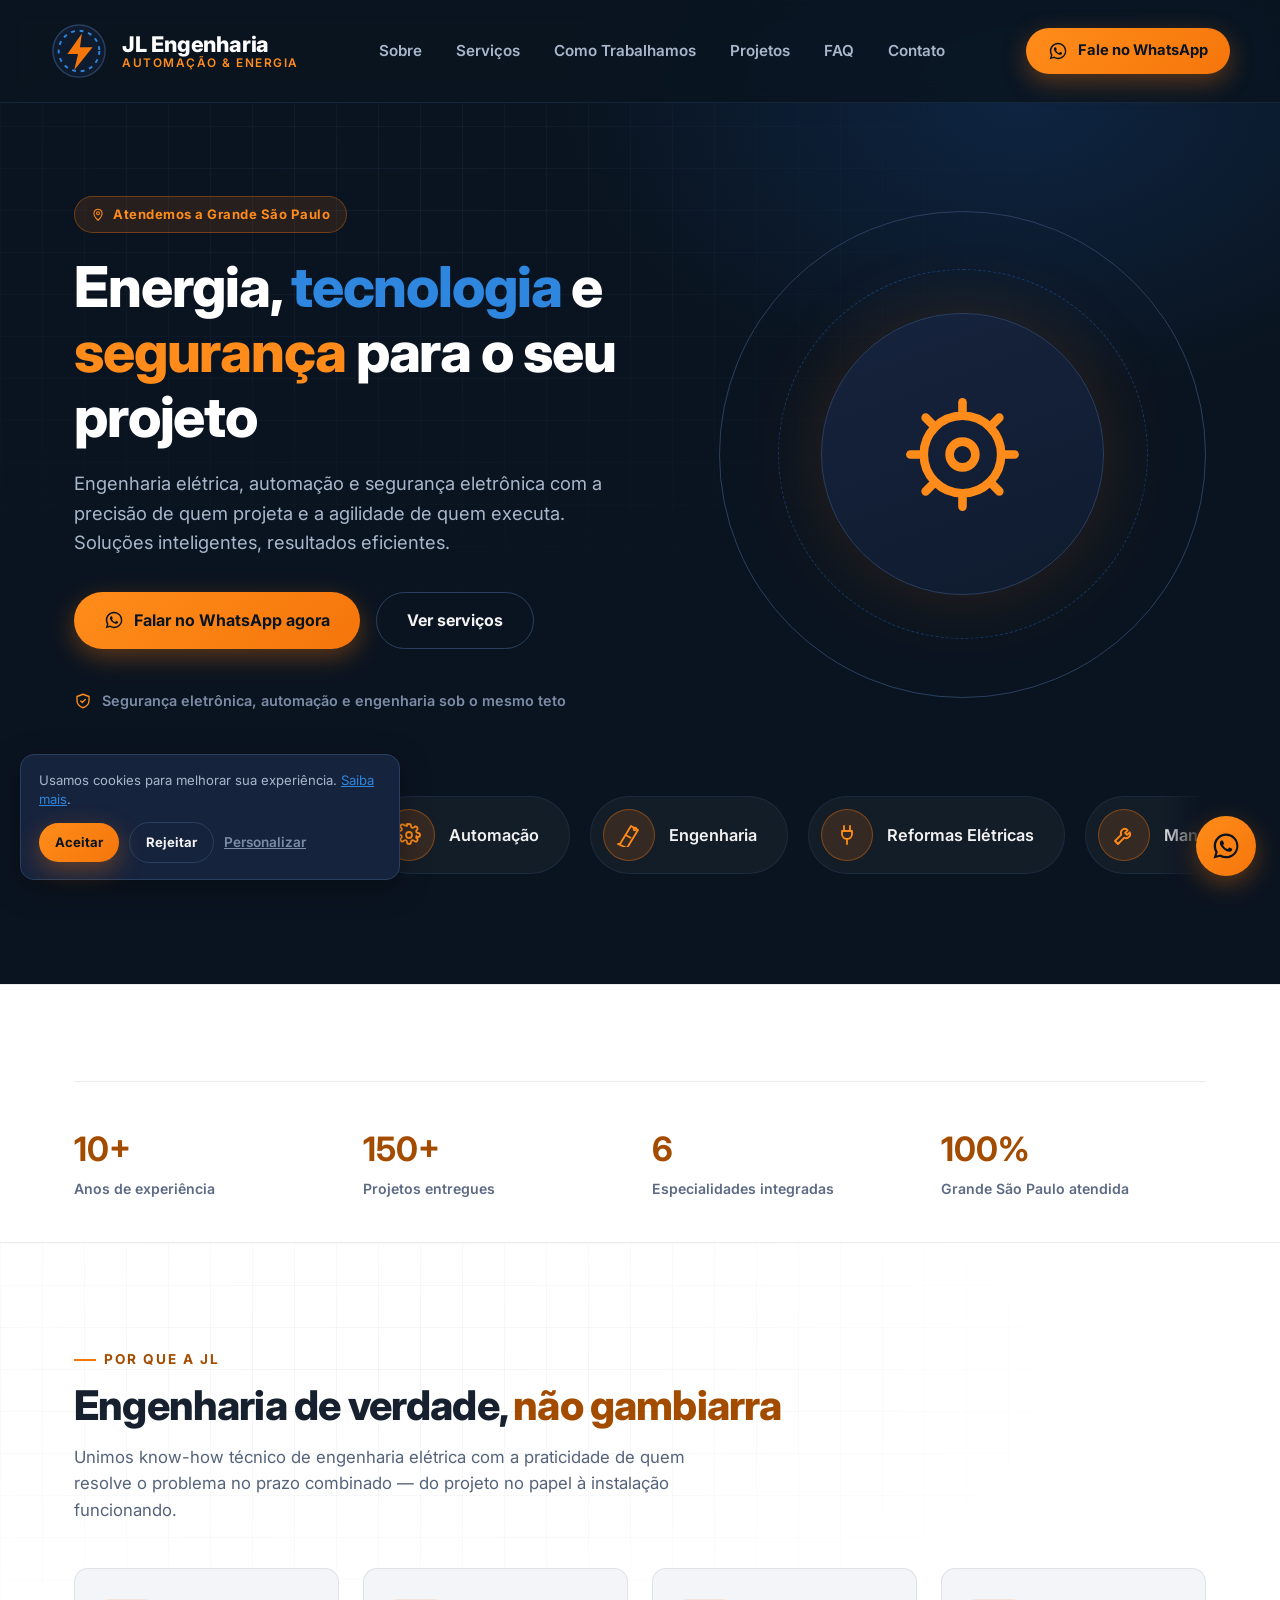
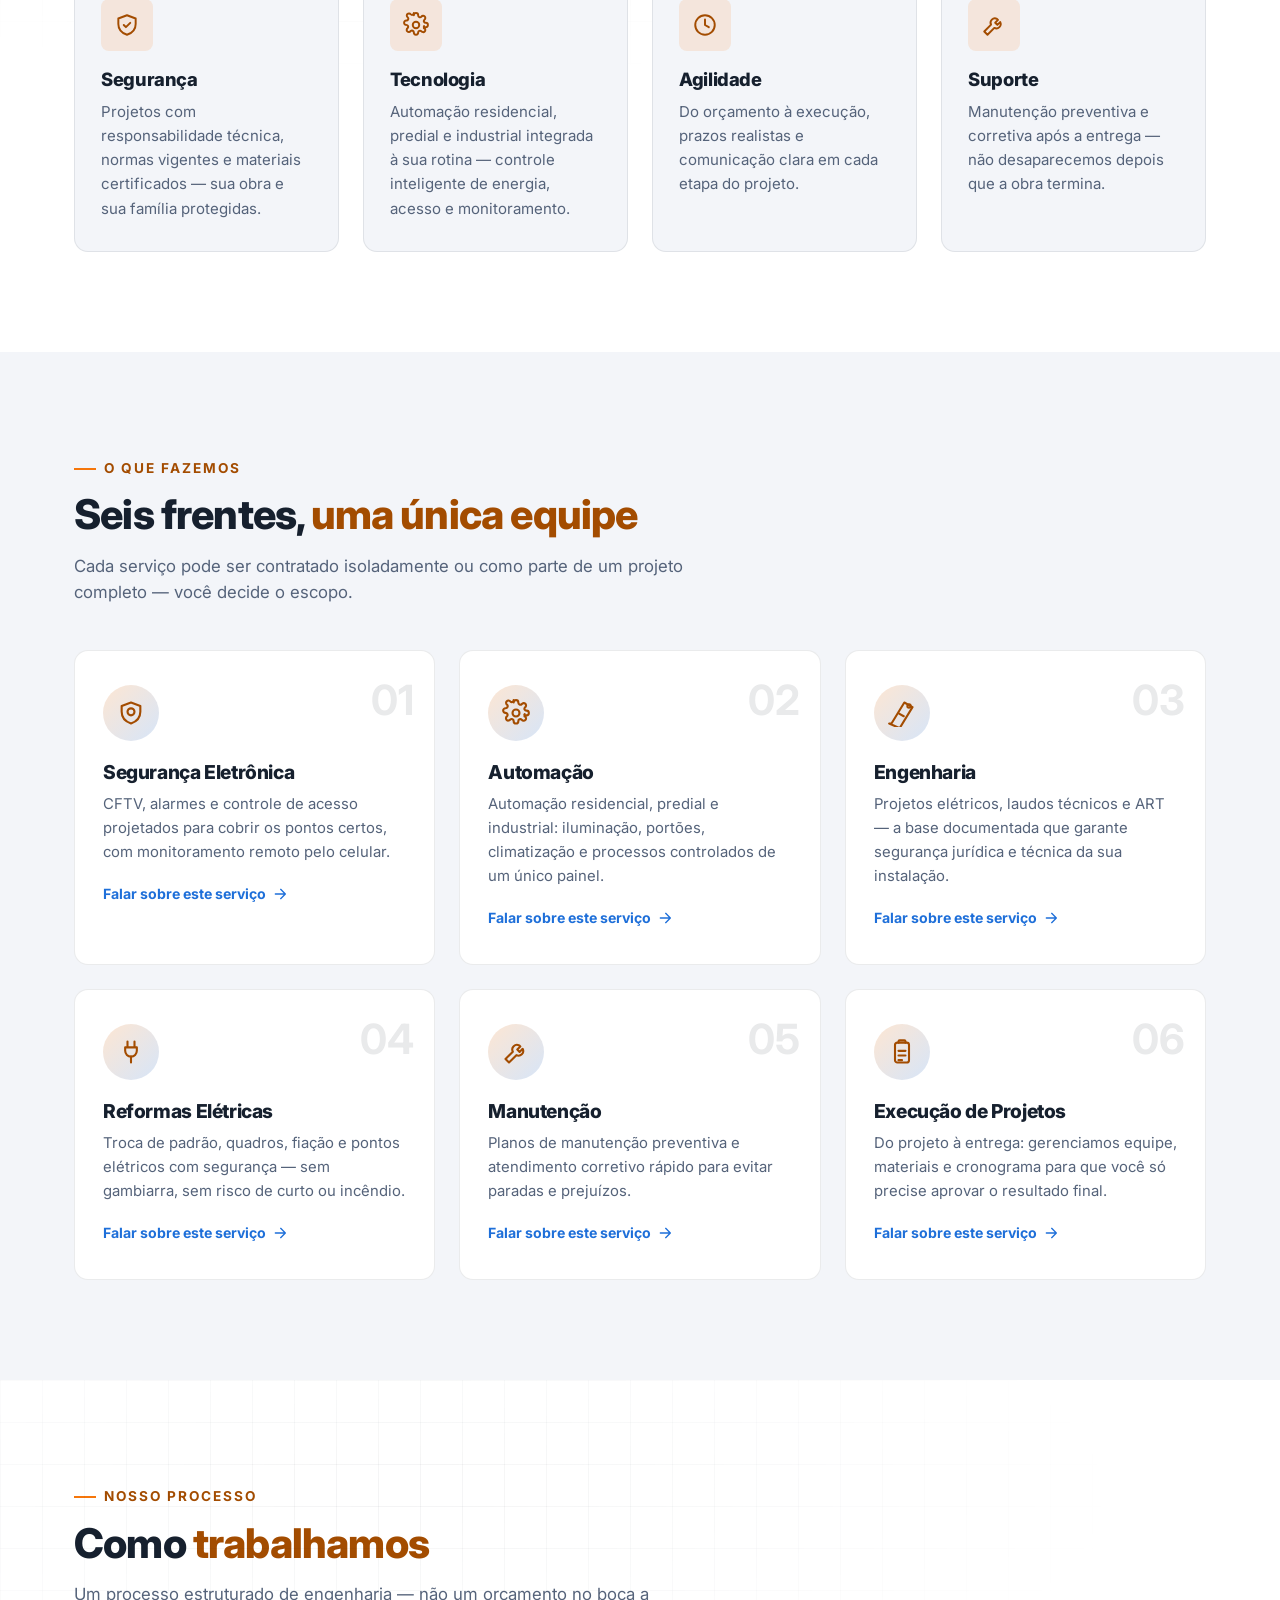
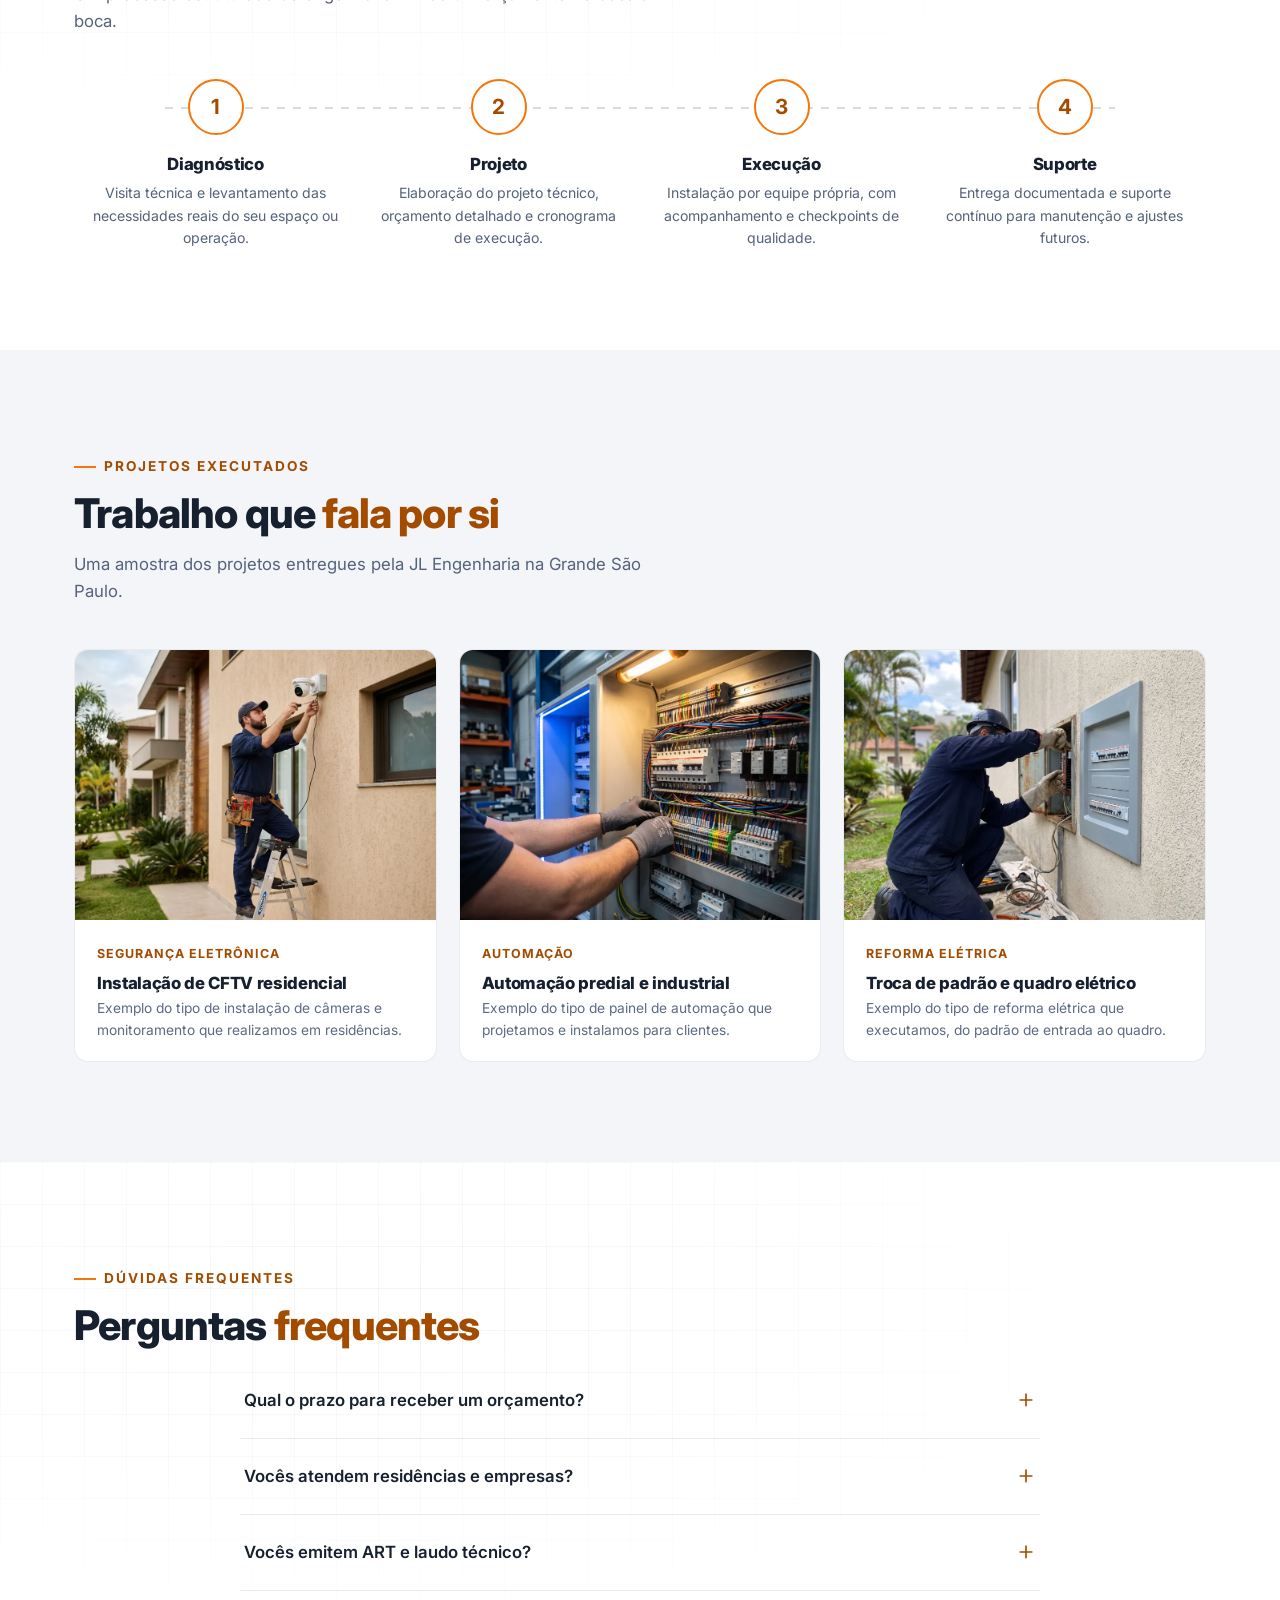
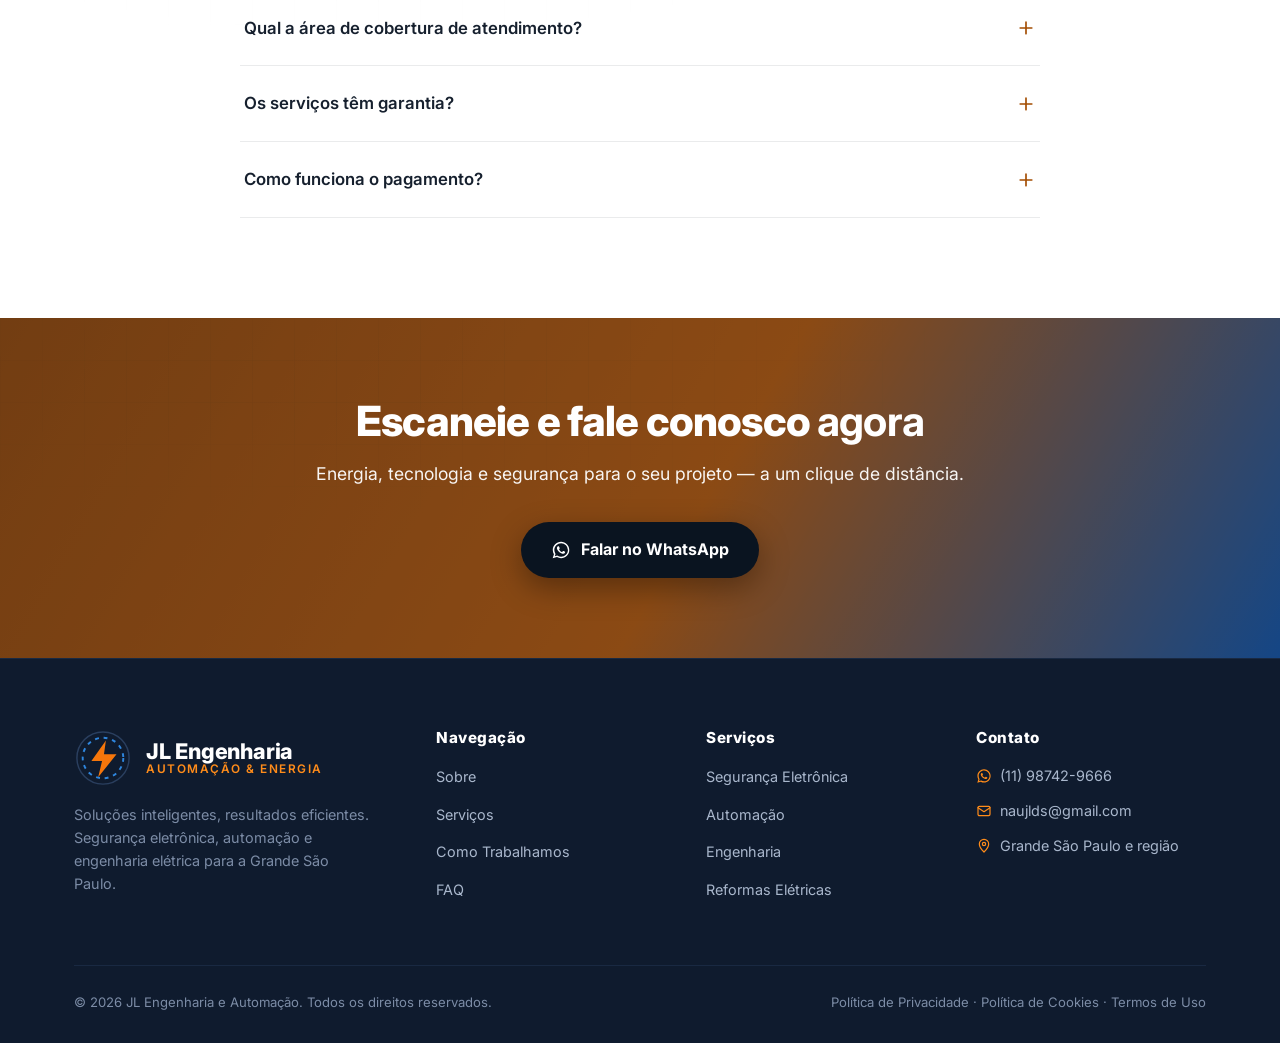
==== commit e101614d: "Reformula visual do site: tema claro nas seções, menu mobile, CTA e polish geral - Substitui tema to" ====
--- a/index.html
+++ b/index.html
@@ -22,7 +22,7 @@
 
 <link rel="preconnect" href="https://fonts.googleapis.com">
 <link rel="preconnect" href="https://fonts.gstatic.com" crossorigin>
-<link href="https://fonts.googleapis.com/css2?family=Poppins:wght@400;500;600;700&family=Rajdhani:wght@600;700&display=swap" rel="stylesheet">
+<link href="https://fonts.googleapis.com/css2?family=Inter:wght@400;500;600;700;800&display=swap" rel="stylesheet">
 
 <link rel="stylesheet" href="/assets/css/style.css">
 
@@ -68,6 +68,23 @@
 <symbol id="icon-menu" viewBox="0 0 24 24" fill="none" stroke="currentColor" stroke-width="2" stroke-linecap="round"><path d="M3 6h18M3 12h18M3 18h18"/></symbol>
 <symbol id="icon-map-pin" viewBox="0 0 24 24" fill="none" stroke="currentColor" stroke-width="1.8" stroke-linecap="round" stroke-linejoin="round"><path d="M12 21s7-6.5 7-12a7 7 0 10-14 0c0 5.5 7 12 7 12z"/><circle cx="12" cy="9" r="2.5"/></symbol>
 <symbol id="icon-clock" viewBox="0 0 24 24" fill="none" stroke="currentColor" stroke-width="1.8" stroke-linecap="round" stroke-linejoin="round"><circle cx="12" cy="12" r="9"/><path d="M12 7v5l3.5 2"/></symbol>
+<symbol id="icon-gear-hero" viewBox="0 0 24 24" fill="none" stroke="currentColor" stroke-width="1.6" stroke-linecap="round">
+  <circle cx="12" cy="12" r="7.2"/>
+  <circle cx="12" cy="12" r="2.4"/>
+  <g>
+    <line x1="12" y1="4.7" x2="12" y2="2.3"/>
+    <line x1="12" y1="4.7" x2="12" y2="2.3" transform="rotate(45 12 12)"/>
+    <line x1="12" y1="4.7" x2="12" y2="2.3" transform="rotate(90 12 12)"/>
+    <line x1="12" y1="4.7" x2="12" y2="2.3" transform="rotate(135 12 12)"/>
+    <line x1="12" y1="4.7" x2="12" y2="2.3" transform="rotate(180 12 12)"/>
+    <line x1="12" y1="4.7" x2="12" y2="2.3" transform="rotate(225 12 12)"/>
+    <line x1="12" y1="4.7" x2="12" y2="2.3" transform="rotate(270 12 12)"/>
+    <line x1="12" y1="4.7" x2="12" y2="2.3" transform="rotate(315 12 12)"/>
+  </g>
+</symbol>
+<symbol id="icon-home" viewBox="0 0 24 24" fill="none" stroke="currentColor" stroke-width="1.8" stroke-linecap="round" stroke-linejoin="round"><path d="M3 11l9-8 9 8"/><path d="M5 10v10h14V10"/><path d="M10 20v-6h4v6"/></symbol>
+<symbol id="icon-chevron-right" viewBox="0 0 24 24" fill="none" stroke="currentColor" stroke-width="2" stroke-linecap="round" stroke-linejoin="round"><path d="M9 6l6 6-6 6"/></symbol>
+<symbol id="icon-question" viewBox="0 0 24 24" fill="none" stroke="currentColor" stroke-width="1.8" stroke-linecap="round" stroke-linejoin="round"><path d="M9.1 9a3 3 0 015.83 1c0 2-3 2.5-3 4.5"/><circle cx="12" cy="17.5" r=".4" fill="currentColor" stroke="none"/><circle cx="12" cy="12" r="9"/></symbol>
 </defs>
 </svg>
 
@@ -102,23 +119,57 @@
         <svg viewBox="0 0 24 24" aria-hidden="true"><use href="#icon-whatsapp"/></svg>
         Fale no WhatsApp
       </a>
-      <button class="nav-toggle" id="nav-toggle" aria-label="Abrir menu" aria-expanded="false" aria-controls="main-nav">
-        <svg aria-hidden="true"><use href="#icon-menu"/></svg>
+      <button class="nav-toggle" id="nav-toggle" type="button" aria-label="Abrir menu de navegação" aria-expanded="false" aria-controls="mobile-menu-panel">
+        <svg viewBox="0 0 24 24" fill="none" stroke="currentColor" stroke-width="2" stroke-linecap="round" aria-hidden="true" focusable="false">
+          <line x1="3.5" y1="7" x2="20.5" y2="7" class="menu-icon-line menu-icon-line-1"/>
+          <line x1="3.5" y1="12" x2="20.5" y2="12" class="menu-icon-line menu-icon-line-2"/>
+          <line x1="3.5" y1="17" x2="20.5" y2="17" class="menu-icon-line menu-icon-line-3"/>
+        </svg>
       </button>
     </div>
   </div>
 </header>
+
+<!-- ============ MOBILE MENU OVERLAY ============
+     Painel em tela cheia abaixo do header (o botão hambúrguer do header
+     continua visível por cima e alterna abrir/fechar). Fade puro via
+     opacity+visibility, sem deslocamento. -->
+<div class="mobile-menu-panel" id="mobile-menu-panel" role="dialog" aria-modal="true" aria-label="Navegação">
+  <div class="mobile-menu-body">
+    <nav aria-label="Navegação mobile">
+    <ul class="mobile-menu-list">
+      <li><a href="/" tabindex="-1"><span class="menu-icon"><svg viewBox="0 0 24 24" aria-hidden="true"><use href="#icon-home"/></svg></span><span class="menu-label">Início</span><svg class="menu-chevron" viewBox="0 0 24 24" aria-hidden="true"><use href="#icon-chevron-right"/></svg></a></li>
+      <li><a href="#sobre" tabindex="-1"><span class="menu-icon"><svg viewBox="0 0 24 24" aria-hidden="true"><use href="#icon-shield-check"/></svg></span><span class="menu-label">Sobre</span><svg class="menu-chevron" viewBox="0 0 24 24" aria-hidden="true"><use href="#icon-chevron-right"/></svg></a></li>
+      <li><a href="#servicos" tabindex="-1"><span class="menu-icon"><svg viewBox="0 0 24 24" aria-hidden="true"><use href="#icon-gear"/></svg></span><span class="menu-label">Serviços</span><svg class="menu-chevron" viewBox="0 0 24 24" aria-hidden="true"><use href="#icon-chevron-right"/></svg></a></li>
+      <li><a href="#como-trabalhamos" tabindex="-1"><span class="menu-icon"><svg viewBox="0 0 24 24" aria-hidden="true"><use href="#icon-clipboard"/></svg></span><span class="menu-label">Como Trabalhamos</span><svg class="menu-chevron" viewBox="0 0 24 24" aria-hidden="true"><use href="#icon-chevron-right"/></svg></a></li>
+      <li><a href="#projetos" tabindex="-1"><span class="menu-icon"><svg viewBox="0 0 24 24" aria-hidden="true"><use href="#icon-drafting"/></svg></span><span class="menu-label">Projetos</span><svg class="menu-chevron" viewBox="0 0 24 24" aria-hidden="true"><use href="#icon-chevron-right"/></svg></a></li>
+      <li><a href="#faq" tabindex="-1"><span class="menu-icon"><svg viewBox="0 0 24 24" aria-hidden="true"><use href="#icon-question"/></svg></span><span class="menu-label">FAQ</span><svg class="menu-chevron" viewBox="0 0 24 24" aria-hidden="true"><use href="#icon-chevron-right"/></svg></a></li>
+      <li><a href="#contato" tabindex="-1"><span class="menu-icon"><svg viewBox="0 0 24 24" aria-hidden="true"><use href="#icon-mail"/></svg></span><span class="menu-label">Contato</span><svg class="menu-chevron" viewBox="0 0 24 24" aria-hidden="true"><use href="#icon-chevron-right"/></svg></a></li>
+      <li><a href="https://wa.me/5511987429666?text=Ol%C3%A1!%20Vim%20pelo%20site%20e%20gostaria%20de%20um%20or%C3%A7amento." class="is-cta" target="_blank" rel="noopener" tabindex="-1"><span class="menu-icon"><svg viewBox="0 0 24 24" aria-hidden="true"><use href="#icon-bolt"/></svg></span><span class="menu-label">Falar no WhatsApp agora</span><svg class="menu-chevron" viewBox="0 0 24 24" aria-hidden="true"><use href="#icon-chevron-right"/></svg></a></li>
+    </ul>
+    </nav>
+  </div>
+  <div class="mobile-menu-footer">
+    <a href="https://wa.me/5511987429666" target="_blank" rel="noopener" aria-label="WhatsApp" tabindex="-1">
+      <svg viewBox="0 0 24 24" aria-hidden="true"><use href="#icon-whatsapp"/></svg>
+    </a>
+    <a href="mailto:naujlds@gmail.com" aria-label="E-mail" tabindex="-1">
+      <svg viewBox="0 0 24 24" aria-hidden="true"><use href="#icon-mail"/></svg>
+    </a>
+  </div>
+</div>
 
 <main>
 
 <!-- ============ HERO ============ -->
 <section class="hero">
   <div class="circuit-bg" aria-hidden="true"></div>
-  <div class="container hero-inner">
+  <div class="container">
+  <div class="hero-inner">
     <div class="hero-content">
       <span class="hero-badge">
         <svg viewBox="0 0 24 24" width="14" height="14" aria-hidden="true"><use href="#icon-map-pin"/></svg>
-        Atendemos a Grande São Paulo e Região
+        <span>Atendemos a Grande São Paulo</span>
       </span>
       <h1>Energia, <span class="accent-blue">tecnologia</span> e <span class="accent">segurança</span> para o seu projeto</h1>
       <p class="lead">Engenharia elétrica, automação e segurança eletrônica com a precisão de quem projeta e a agilidade de quem executa. Soluções inteligentes, resultados eficientes.</p>
@@ -139,24 +190,38 @@
       <div class="ring ring-1"></div>
       <div class="ring ring-2"></div>
       <div class="core">
-        <svg viewBox="0 0 24 24" fill="none" stroke="#FF8C1A" stroke-width="1.4"><use href="#icon-gear"/></svg>
-      </div>
-    </div>
-  </div>
-</section>
-
-<!-- ============ TRUST STRIP ============ -->
-<section class="trust-strip">
-  <div class="container">
-    <div class="trust-grid">
-      <div class="trust-item"><svg aria-hidden="true"><use href="#icon-cam"/></svg>Segurança Eletrônica</div>
-      <div class="trust-item"><svg aria-hidden="true"><use href="#icon-gear"/></svg>Automação</div>
-      <div class="trust-item"><svg aria-hidden="true"><use href="#icon-drafting"/></svg>Engenharia</div>
-      <div class="trust-item"><svg aria-hidden="true"><use href="#icon-plug"/></svg>Reformas Elétricas</div>
-      <div class="trust-item"><svg aria-hidden="true"><use href="#icon-wrench"/></svg>Manutenção</div>
-      <div class="trust-item"><svg aria-hidden="true"><use href="#icon-clipboard"/></svg>Execução de Projetos</div>
-    </div>
-
+        <svg viewBox="0 0 24 24" aria-hidden="true"><use href="#icon-gear-hero"/></svg>
+      </div>
+    </div>
+  </div>
+
+  <!-- Carrossel contínuo dos serviços, centralizado dentro do container do hero -->
+  <div class="service-carousel" aria-label="Nossos serviços">
+    <div class="service-track">
+      <div class="service-track-group">
+        <div class="service-chip"><span class="service-chip-icon"><svg viewBox="0 0 24 24" aria-hidden="true"><use href="#icon-cam"/></svg></span><span>Segurança Eletrônica</span></div>
+        <div class="service-chip"><span class="service-chip-icon"><svg viewBox="0 0 24 24" aria-hidden="true"><use href="#icon-gear"/></svg></span><span>Automação</span></div>
+        <div class="service-chip"><span class="service-chip-icon"><svg viewBox="0 0 24 24" aria-hidden="true"><use href="#icon-drafting"/></svg></span><span>Engenharia</span></div>
+        <div class="service-chip"><span class="service-chip-icon"><svg viewBox="0 0 24 24" aria-hidden="true"><use href="#icon-plug"/></svg></span><span>Reformas Elétricas</span></div>
+        <div class="service-chip"><span class="service-chip-icon"><svg viewBox="0 0 24 24" aria-hidden="true"><use href="#icon-wrench"/></svg></span><span>Manutenção</span></div>
+        <div class="service-chip"><span class="service-chip-icon"><svg viewBox="0 0 24 24" aria-hidden="true"><use href="#icon-clipboard"/></svg></span><span>Execução de Projetos</span></div>
+      </div>
+      <div class="service-track-group" aria-hidden="true">
+        <div class="service-chip"><span class="service-chip-icon"><svg viewBox="0 0 24 24" aria-hidden="true"><use href="#icon-cam"/></svg></span><span>Segurança Eletrônica</span></div>
+        <div class="service-chip"><span class="service-chip-icon"><svg viewBox="0 0 24 24" aria-hidden="true"><use href="#icon-gear"/></svg></span><span>Automação</span></div>
+        <div class="service-chip"><span class="service-chip-icon"><svg viewBox="0 0 24 24" aria-hidden="true"><use href="#icon-drafting"/></svg></span><span>Engenharia</span></div>
+        <div class="service-chip"><span class="service-chip-icon"><svg viewBox="0 0 24 24" aria-hidden="true"><use href="#icon-plug"/></svg></span><span>Reformas Elétricas</span></div>
+        <div class="service-chip"><span class="service-chip-icon"><svg viewBox="0 0 24 24" aria-hidden="true"><use href="#icon-wrench"/></svg></span><span>Manutenção</span></div>
+        <div class="service-chip"><span class="service-chip-icon"><svg viewBox="0 0 24 24" aria-hidden="true"><use href="#icon-clipboard"/></svg></span><span>Execução de Projetos</span></div>
+      </div>
+    </div>
+  </div>
+  </div>
+</section>
+
+<!-- ============ TRUST STRIP (estatísticas) ============ -->
+<section class="trust-strip section-light section-white">
+  <div class="container">
     <div class="stats-bar">
       <div class="stat"><strong data-count="10" data-suffix="+">0</strong><span>Anos de experiência</span></div>
       <div class="stat"><strong data-count="150" data-suffix="+">0</strong><span>Projetos entregues</span></div>
@@ -167,7 +232,7 @@
 </section>
 
 <!-- ============ SOBRE / PILARES ============ -->
-<section class="section" id="sobre">
+<section class="section section-light section-white" id="sobre">
   <div class="circuit-bg" aria-hidden="true"></div>
   <div class="container">
     <span class="section-label">Por que a JL</span>
@@ -200,7 +265,7 @@
 </section>
 
 <!-- ============ SERVIÇOS ============ -->
-<section class="section section-alt" id="servicos">
+<section class="section section-light" id="servicos">
   <div class="container">
     <span class="section-label">O que fazemos</span>
     <h2 class="section-title">Seis frentes, <span>uma única equipe</span></h2>
@@ -259,7 +324,7 @@
 </section>
 
 <!-- ============ COMO TRABALHAMOS ============ -->
-<section class="section" id="como-trabalhamos">
+<section class="section section-light section-white" id="como-trabalhamos">
   <div class="circuit-bg" aria-hidden="true"></div>
   <div class="container">
     <span class="section-label">Nosso processo</span>
@@ -292,45 +357,42 @@
 </section>
 
 <!-- ============ PROJETOS ============ -->
-<section class="section section-alt" id="projetos">
+<section class="section section-light" id="projetos">
   <div class="container">
     <span class="section-label">Projetos executados</span>
     <h2 class="section-title">Trabalho que <span>fala por si</span></h2>
     <p class="section-sub">Uma amostra dos projetos entregues pela JL Engenharia na Grande São Paulo.</p>
 
-    <!-- Substituir os thumbnails abaixo por fotos reais das obras do cliente -->
+    <!-- Imagens ilustrativas do tipo de serviço — substituir por fotos reais das obras do cliente assim que disponíveis -->
     <div class="projects-grid">
       <div class="project-card reveal">
         <div class="project-thumb">
-          <div class="circuit-bg" aria-hidden="true"></div>
-          <svg viewBox="0 0 24 24" aria-hidden="true"><use href="#icon-cam"/></svg>
+          <img src="/assets/img/projeto-seguranca-eletronica.webp" width="900" height="675" alt="Técnico instalando câmera de CFTV na fachada de uma residência" loading="lazy" decoding="async">
         </div>
         <div class="project-info">
           <span>Segurança Eletrônica</span>
           <h3>Instalação de CFTV residencial</h3>
-          <p>[Substituir por descrição e foto real do projeto]</p>
+          <p>Exemplo do tipo de instalação de câmeras e monitoramento que realizamos em residências.</p>
         </div>
       </div>
       <div class="project-card reveal">
         <div class="project-thumb">
-          <div class="circuit-bg" aria-hidden="true"></div>
-          <svg viewBox="0 0 24 24" aria-hidden="true"><use href="#icon-gear"/></svg>
+          <img src="/assets/img/projeto-automacao.webp" width="900" height="675" alt="Técnico organizando fiação em um painel de automação industrial" loading="lazy" decoding="async">
         </div>
         <div class="project-info">
           <span>Automação</span>
-          <h3>Automação predial comercial</h3>
-          <p>[Substituir por descrição e foto real do projeto]</p>
+          <h3>Automação predial e industrial</h3>
+          <p>Exemplo do tipo de painel de automação que projetamos e instalamos para clientes.</p>
         </div>
       </div>
       <div class="project-card reveal">
         <div class="project-thumb">
-          <div class="circuit-bg" aria-hidden="true"></div>
-          <svg viewBox="0 0 24 24" aria-hidden="true"><use href="#icon-plug"/></svg>
+          <img src="/assets/img/projeto-reforma-eletrica.webp" width="900" height="675" alt="Eletricista trocando o padrão de entrada e quadro elétrico de uma residência" loading="lazy" decoding="async">
         </div>
         <div class="project-info">
           <span>Reforma Elétrica</span>
           <h3>Troca de padrão e quadro elétrico</h3>
-          <p>[Substituir por descrição e foto real do projeto]</p>
+          <p>Exemplo do tipo de reforma elétrica que executamos, do padrão de entrada ao quadro.</p>
         </div>
       </div>
     </div>
@@ -338,7 +400,7 @@
 </section>
 
 <!-- ============ FAQ ============ -->
-<section class="section" id="faq">
+<section class="section section-light section-white" id="faq">
   <div class="circuit-bg" aria-hidden="true"></div>
   <div class="container">
     <span class="section-label">Dúvidas frequentes</span>
@@ -473,13 +535,12 @@
 
 <!-- ============ COOKIE BANNER (LGPD) ============ -->
 <div class="cookie-banner" id="cookie-banner" role="dialog" aria-live="polite" aria-label="Aviso de cookies">
-  <h3>Nós usamos cookies</h3>
-  <p>Usamos cookies para melhorar sua experiência e analisar o uso do site. Você pode aceitar todos, rejeitar os não essenciais ou personalizar suas preferências. Saiba mais na nossa <a href="/cookies.html">Política de Cookies</a>.</p>
+  <p>Usamos cookies para melhorar sua experiência. <a href="/cookies.html">Saiba mais</a>.</p>
   <div class="cookie-actions">
-    <button class="btn btn-primary" id="cookie-accept-all">Aceitar todos</button>
-    <button class="btn btn-ghost" id="cookie-reject-all">Rejeitar não essenciais</button>
-  </div>
-  <button class="btn-link" id="cookie-open-prefs" style="margin-top:12px;">Personalizar preferências</button>
+    <button class="btn btn-primary" id="cookie-accept-all">Aceitar</button>
+    <button class="btn btn-ghost" id="cookie-reject-all">Rejeitar</button>
+    <button class="btn-link" id="cookie-open-prefs">Personalizar</button>
+  </div>
 </div>
 
 <div class="cookie-prefs" id="cookie-prefs">
--- a/assets/css/style.css
+++ b/assets/css/style.css
@@ -6,7 +6,6 @@
 :root {
   --bg-primary: #0A1420;
   --bg-secondary: #0F1B2E;
-  --bg-elevated: #142притика1E33;
   --bg-elevated: #14213A;
   --bg-card: #16233D;
   --orange: #F5760B;
@@ -21,18 +20,50 @@
   --text-dim: #7C8CA6;
   --white: #FFFFFF;
 
+  /* Light-section tokens (AA-contrast variants used on light backgrounds) */
+  --bg-light: #FFFFFF;
+  --bg-light-alt: #F3F5F9;
+  --text-onlight: #16202E;
+  --text-onlight-muted: #55637A;
+  --text-onlight-dim: #5C6A84;
+  --orange-onlight: #A34C00;
+  --blue-onlight: #1E6FD9;
+  --line-onlight: rgba(22, 32, 46, 0.16);
+  --line-onlight-soft: rgba(22, 32, 46, 0.09);
+
   --radius-sm: 8px;
   --radius-md: 14px;
   --radius-lg: 22px;
 
   --shadow-card: 0 8px 30px rgba(0, 0, 0, 0.35);
+  --shadow-card-light: 0 8px 24px rgba(22, 32, 46, 0.08);
   --shadow-orange: 0 8px 24px rgba(245, 118, 11, 0.35);
 
-  --font-display: 'Rajdhani', 'Poppins', sans-serif;
-  --font-body: 'Poppins', -apple-system, BlinkMacSystemFont, sans-serif;
+  --font-display: 'Inter', -apple-system, BlinkMacSystemFont, sans-serif;
+  --font-body: 'Inter', -apple-system, BlinkMacSystemFont, sans-serif;
 
   --container: 1180px;
 }
+
+/* Sections that sit on a light background: swap the dark-bg tokens for
+   AA-contrast light-bg equivalents. Everything nested (cards, headings,
+   icons, labels) reads these vars, so no per-component overrides needed. */
+.section-light {
+  background: var(--bg-light-alt);
+  --text: var(--text-onlight);
+  --text-muted: var(--text-onlight-muted);
+  --text-dim: var(--text-onlight-dim);
+  --bg-card: #FFFFFF;
+  --line: var(--line-onlight);
+  --line-soft: var(--line-onlight-soft);
+  --orange-light: var(--orange-onlight);
+  --blue-light: var(--blue-onlight);
+  --shadow-card: var(--shadow-card-light);
+}
+.section-light.section-white { background: var(--bg-light); }
+.section-light.section-white .pillar-card,
+.section-light.section-white .service-card,
+.section-light.section-white .project-card { background: var(--bg-light-alt); }
 
 /* ---- Reset ---- */
 *, *::before, *::after { box-sizing: border-box; margin: 0; padding: 0; }
@@ -49,7 +80,7 @@
 a { color: inherit; text-decoration: none; }
 ul { list-style: none; }
 button { font: inherit; cursor: pointer; border: none; background: none; color: inherit; }
-h1, h2, h3, h4 { font-family: var(--font-display); font-weight: 700; line-height: 1.15; letter-spacing: 0.3px; }
+h1, h2, h3, h4 { font-family: var(--font-display); font-weight: 800; line-height: 1.15; letter-spacing: -0.02em; }
 .container { max-width: var(--container); margin: 0 auto; padding: 0 24px; }
 
 :focus-visible {
@@ -92,7 +123,7 @@
 
 .section-title {
   font-size: clamp(1.8rem, 3.2vw, 2.6rem);
-  color: var(--white);
+  color: var(--text);
   margin-bottom: 14px;
 }
 .section-title span { color: var(--orange-light); }
@@ -117,8 +148,8 @@
   white-space: nowrap;
 }
 .btn-primary {
-  background: linear-gradient(135deg, #B85400, #A64C00);
-  color: var(--white);
+  background: linear-gradient(135deg, var(--orange-light), var(--orange));
+  color: var(--bg-primary);
   box-shadow: var(--shadow-orange);
 }
 .btn-primary:hover { transform: translateY(-2px); box-shadow: 0 12px 30px rgba(245, 118, 11, 0.45); }
@@ -144,13 +175,13 @@
   display: flex;
   align-items: center;
   justify-content: space-between;
-  padding: 14px 0;
-}
-.brand { display: flex; align-items: center; gap: 12px; }
-.brand-logo { width: 46px; height: 46px; flex-shrink: 0; }
-.brand-text { display: flex; flex-direction: column; line-height: 1.1; }
-.brand-text strong { font-family: var(--font-display); font-size: 1.15rem; color: var(--white); letter-spacing: 0.5px; }
-.brand-text span { font-size: 0.68rem; color: var(--orange-light); font-weight: 600; letter-spacing: 1.5px; text-transform: uppercase; }
+  padding: 22px 0;
+}
+.brand { display: flex; align-items: center; gap: 14px; }
+.brand-logo { width: 58px; height: 58px; flex-shrink: 0; }
+.brand-text { display: flex; flex-direction: column; line-height: 1.15; }
+.brand-text strong { font-family: var(--font-display); font-weight: 800; font-size: 1.35rem; color: var(--white); letter-spacing: -0.01em; }
+.brand-text span { font-size: 0.74rem; color: var(--orange-light); font-weight: 600; letter-spacing: 1.5px; text-transform: uppercase; }
 
 .main-nav ul { display: flex; gap: 34px; }
 .main-nav a {
@@ -174,20 +205,109 @@
 .header-cta { display: flex; align-items: center; gap: 18px; }
 .header-cta .btn-primary { padding: 11px 22px; font-size: 0.92rem; }
 
+/* ---- Animated hamburger (hambúrguer -> X, SVG puro) ---- */
 .nav-toggle {
   display: none;
-  width: 42px; height: 42px;
+  width: 44px; height: 44px;
   align-items: center; justify-content: center;
-  border: 1px solid var(--line);
-  border-radius: var(--radius-sm);
-}
-.nav-toggle span, .nav-toggle::before, .nav-toggle::after { display: none; }
-.nav-toggle svg { width: 22px; height: 22px; }
+  flex-shrink: 0;
+  color: var(--orange-light);
+  position: relative;
+  z-index: 1101;
+}
+.nav-toggle svg { width: 24px; height: 24px; }
+.menu-icon-line {
+  transform-origin: center;
+  transition: transform 300ms cubic-bezier(0.22, 1, 0.36, 1), opacity 300ms cubic-bezier(0.22, 1, 0.36, 1);
+}
+.nav-toggle[aria-expanded="true"] .menu-icon-line-1 { transform: translateY(5px) rotate(45deg); }
+.nav-toggle[aria-expanded="true"] .menu-icon-line-2 { opacity: 0; transform: scaleX(0.2); }
+.nav-toggle[aria-expanded="true"] .menu-icon-line-3 { transform: translateY(-5px) rotate(-45deg); }
+@media (prefers-reduced-motion: reduce) {
+  .menu-icon-line { transition: none; }
+}
+
+/* ---- Mobile menu overlay panel ----
+   Fica ABAIXO do header (z-index menor) e recebe padding-top igual à altura
+   do header fixo, para que o botão hambúrguer permaneça visível e clicável
+   por cima do painel — um único botão abre e fecha. Transição é só
+   opacity + visibility (fade em tela cheia), sem deslocamento. */
+.mobile-menu-panel {
+  position: fixed;
+  inset: 0;
+  z-index: 950;
+  padding-top: 102px;
+  background: var(--bg-primary);
+  display: flex;
+  flex-direction: column;
+  opacity: 0;
+  visibility: hidden;
+  transition: opacity 500ms ease-out, visibility 500ms ease-out;
+}
+.mobile-menu-panel.open {
+  opacity: 1;
+  visibility: visible;
+}
+.mobile-menu-body {
+  flex: 1;
+  overflow-y: auto;
+  padding-bottom: 12px;
+}
+.mobile-menu-list a {
+  display: flex;
+  align-items: center;
+  gap: 16px;
+  min-height: 60px;
+  padding: 10px 20px;
+  color: var(--text);
+  font-family: var(--font-body);
+  font-weight: 600;
+  font-size: 1.0625rem;
+  transition: background-color 0.2s ease;
+}
+.mobile-menu-list a:hover,
+.mobile-menu-list a:focus-visible { background: var(--bg-secondary); }
+.mobile-menu-list a .menu-icon {
+  width: 44px; height: 44px;
+  flex-shrink: 0;
+  border-radius: 50%;
+  border: 1.5px solid var(--line);
+  display: flex; align-items: center; justify-content: center;
+  transition: border-color 0.2s ease;
+}
+.mobile-menu-list a:hover .menu-icon { border-color: var(--orange); }
+.mobile-menu-list a .menu-icon svg { width: 20px; height: 20px; color: var(--orange-light); }
+.mobile-menu-list a .menu-label { flex: 1; }
+.mobile-menu-list a .menu-chevron {
+  width: 18px; height: 18px;
+  flex-shrink: 0;
+  color: var(--text-dim);
+  transition: transform 0.2s ease;
+}
+.mobile-menu-list a:hover .menu-chevron { transform: translateX(3px); }
+.mobile-menu-list a.is-cta .menu-icon { border-color: var(--orange); background: rgba(245, 118, 11, 0.12); }
+.mobile-menu-footer {
+  flex-shrink: 0;
+  display: flex;
+  align-items: center;
+  justify-content: center;
+  gap: 40px;
+  padding: 18px 20px calc(28px + env(safe-area-inset-bottom));
+}
+.mobile-menu-footer a {
+  color: var(--orange-light);
+  transition: opacity 0.2s ease;
+}
+.mobile-menu-footer a:hover { opacity: 0.7; }
+.mobile-menu-footer a svg { width: 22px; height: 22px; }
+@media (prefers-reduced-motion: reduce) {
+  .mobile-menu-panel { transition: none; }
+}
 
 /* ---- Hero ---- */
 .hero {
   position: relative;
-  padding: 168px 0 110px;
+  padding: 196px 0 110px;
   overflow: hidden;
   background: radial-gradient(ellipse 60% 50% at 80% 10%, rgba(30, 111, 217, 0.18), transparent 60%);
 }
@@ -205,7 +325,11 @@
   font-weight: 700;
   letter-spacing: 0.5px;
   margin-bottom: 22px;
-}
+  white-space: nowrap;
+  max-width: 100%;
+}
+.hero-badge svg { flex-shrink: 0; }
+.hero-badge span { overflow: hidden; text-overflow: ellipsis; white-space: nowrap; }
 .hero h1 {
   font-size: clamp(2.3rem, 4.4vw, 3.6rem);
   color: var(--white);
@@ -237,14 +361,14 @@
   align-items: center;
   justify-content: center;
 }
-.hero-visual .ring {
+.hero-visual .ring, .error-mark .ring {
   position: absolute;
   border-radius: 50%;
   border: 1.5px solid var(--line);
 }
-.hero-visual .ring-1 { inset: 0; animation: spin 40s linear infinite; }
-.hero-visual .ring-2 { inset: 12%; border-style: dashed; border-color: rgba(30,111,217,0.4); animation: spin-rev 55s linear infinite; }
-.hero-visual .core {
+.hero-visual .ring-1, .error-mark .ring-1 { inset: 0; animation: spin 40s linear infinite; }
+.hero-visual .ring-2, .error-mark .ring-2 { inset: 12%; border-style: dashed; border-color: rgba(30,111,217,0.4); animation: spin-rev 55s linear infinite; }
+.hero-visual .core, .error-mark .core {
   position: relative;
   z-index: 2;
   width: 58%;
@@ -257,34 +381,74 @@
   justify-content: center;
   box-shadow: 0 0 80px rgba(245, 118, 11, 0.15);
 }
-.hero-visual .core svg { width: 46%; height: 46%; }
+.hero-visual .core svg { width: 46%; height: 46%; color: var(--orange-light); }
 @keyframes spin { to { transform: rotate(360deg); } }
 @keyframes spin-rev { to { transform: rotate(-360deg); } }
 
-/* ---- Services strip (trust) ---- */
+/* ---- Service carousel (inside hero) ---- */
+.service-carousel {
+  position: relative;
+  width: 100%;
+  overflow: hidden;
+  margin-top: 84px;
+  -webkit-mask-image: linear-gradient(90deg, transparent, #000 4%, #000 96%, transparent);
+  mask-image: linear-gradient(90deg, transparent, #000 4%, #000 96%, transparent);
+}
+.service-track {
+  display: flex;
+  justify-content: center;
+  width: max-content;
+  margin: 0 auto;
+  animation: service-scroll 34s linear infinite;
+}
+.service-carousel:hover .service-track { animation-play-state: paused; }
+.service-track-group {
+  display: flex;
+  gap: 20px;
+  flex-shrink: 0;
+  padding-right: 20px;
+}
+.service-chip {
+  display: flex;
+  align-items: center;
+  gap: 14px;
+  flex-shrink: 0;
+  background: rgba(255, 255, 255, 0.04);
+  border: 1px solid var(--line-soft);
+  backdrop-filter: blur(6px);
+  padding: 12px 30px 12px 12px;
+  border-radius: 999px;
+  white-space: nowrap;
+  transition: border-color 0.2s ease, background 0.2s ease;
+}
+.service-chip:hover { border-color: var(--orange); background: rgba(245, 118, 11, 0.08); }
+.service-chip-icon {
+  width: 52px; height: 52px;
+  border-radius: 50%;
+  background: rgba(245, 118, 11, 0.15);
+  border: 1px solid rgba(245, 118, 11, 0.4);
+  display: flex; align-items: center; justify-content: center;
+  flex-shrink: 0;
+}
+.service-chip-icon svg { width: 24px; height: 24px; color: var(--orange-light); }
+.service-chip span:last-child { font-weight: 600; font-size: 1.02rem; color: var(--text); }
+@keyframes service-scroll {
+  from { transform: translateX(0); }
+  to { transform: translateX(-50%); }
+}
+@media (prefers-reduced-motion: reduce) {
+  .service-track { animation: none; }
+  .service-carousel { overflow-x: auto; -webkit-mask-image: none; mask-image: none; }
+  .service-track-group[aria-hidden="true"] { display: none; }
+}
+
+/* ---- Trust strip (estatísticas) ---- */
 .trust-strip {
   position: relative;
-  background: var(--bg-secondary);
   border-top: 1px solid var(--line-soft);
   border-bottom: 1px solid var(--line-soft);
   padding: 40px 0;
 }
-.trust-grid {
-  display: grid;
-  grid-template-columns: repeat(6, 1fr);
-  gap: 20px;
-}
-.trust-item {
-  display: flex;
-  flex-direction: column;
-  align-items: center;
-  text-align: center;
-  gap: 10px;
-  color: var(--text-muted);
-  font-size: 0.82rem;
-  font-weight: 600;
-}
-.trust-item svg { width: 30px; height: 30px; color: var(--orange-light); }
 
 /* ---- Stats ---- */
 .stats-bar {
@@ -324,7 +488,7 @@
   margin-bottom: 18px;
 }
 .pillar-icon svg { width: 26px; height: 26px; color: var(--orange-light); }
-.pillar-card h3 { font-size: 1.15rem; color: var(--white); margin-bottom: 10px; }
+.pillar-card h3 { font-size: 1.15rem; color: var(--text); margin-bottom: 10px; }
 .pillar-card p { color: var(--text-muted); font-size: 0.94rem; }
 
 /* ---- Services detail ---- */
@@ -360,7 +524,7 @@
   margin-bottom: 20px;
 }
 .service-icon svg { width: 28px; height: 28px; color: var(--orange-light); }
-.service-card h3 { font-size: 1.2rem; color: var(--white); margin-bottom: 10px; }
+.service-card h3 { font-size: 1.2rem; color: var(--text); margin-bottom: 10px; }
 .service-card p { color: var(--text-muted); font-size: 0.93rem; margin-bottom: 16px; }
 .service-link { color: var(--blue-light); font-size: 0.88rem; font-weight: 700; display: inline-flex; align-items: center; gap: 6px; }
 .service-link svg { width: 16px; height: 16px; transition: transform 0.2s ease; }
@@ -385,7 +549,7 @@
 .process-num {
   width: 56px; height: 56px;
   border-radius: 50%;
-  background: var(--bg-primary);
+  background: var(--bg-card);
   border: 2px solid var(--orange);
   display: flex; align-items: center; justify-content: center;
   font-family: var(--font-display);
@@ -394,7 +558,7 @@
   color: var(--orange-light);
   margin: 0 auto 20px;
 }
-.process-step h3 { font-size: 1.05rem; color: var(--white); margin-bottom: 8px; }
+.process-step h3 { font-size: 1.05rem; color: var(--text); margin-bottom: 8px; }
 .process-step p { color: var(--text-muted); font-size: 0.88rem; }
 
 /* ---- Projects / Social proof ---- */
@@ -411,15 +575,19 @@
 }
 .project-thumb {
   aspect-ratio: 4/3;
-  background: linear-gradient(135deg, var(--bg-elevated), var(--bg-secondary));
-  display: flex; align-items: center; justify-content: center;
-  position: relative;
-}
-.project-thumb .circuit-bg { opacity: 0.4; }
-.project-thumb svg { width: 44px; height: 44px; color: var(--line); position: relative; z-index: 1; }
+  background: var(--bg-elevated);
+  position: relative;
+  overflow: hidden;
+}
+.project-thumb img {
+  width: 100%; height: 100%;
+  object-fit: cover;
+  transition: transform 0.4s ease;
+}
+.project-card:hover .project-thumb img { transform: scale(1.05); }
 .project-info { padding: 20px 22px; }
 .project-info span { color: var(--orange-light); font-size: 0.78rem; font-weight: 700; text-transform: uppercase; letter-spacing: 1px; }
-.project-info h3 { font-size: 1.05rem; color: var(--white); margin: 8px 0 4px; }
+.project-info h3 { font-size: 1.05rem; color: var(--text); margin: 8px 0 4px; }
 .project-info p { color: var(--text-dim); font-size: 0.86rem; }
 
 /* ---- FAQ ---- */
@@ -437,7 +605,7 @@
   font-family: var(--font-display);
   font-weight: 600;
   font-size: 1.05rem;
-  color: var(--white);
+  color: var(--text);
 }
 .faq-question svg { width: 20px; height: 20px; color: var(--orange-light); flex-shrink: 0; transition: transform 0.25s ease; }
 .faq-item.open .faq-question svg { transform: rotate(45deg); }
@@ -470,7 +638,7 @@
 .cta-final .container { position: relative; z-index: 1; }
 .cta-final h2 { font-size: clamp(1.8rem, 3.4vw, 2.6rem); color: var(--white); margin-bottom: 14px; }
 .cta-final p { color: rgba(255,255,255,0.95); font-size: 1.1rem; margin-bottom: 34px; }
-.cta-final .btn-primary { background: var(--bg-primary); box-shadow: 0 10px 30px rgba(0,0,0,0.35); }
+.cta-final .btn-primary { background: var(--bg-primary); color: var(--white); box-shadow: 0 10px 30px rgba(0,0,0,0.35); }
 .cta-final .btn-primary:hover { background: var(--bg-secondary); }
 
 /* ---- Footer ---- */
@@ -510,35 +678,36 @@
   z-index: 900;
   width: 60px; height: 60px;
   border-radius: 50%;
-  background: linear-gradient(135deg, #B85400, #A64C00);
+  background: linear-gradient(135deg, var(--orange-light), var(--orange));
   display: flex; align-items: center; justify-content: center;
   box-shadow: var(--shadow-orange);
   transition: transform 0.2s ease;
 }
 .wa-float:hover { transform: scale(1.08); }
-.wa-float svg { width: 30px; height: 30px; color: var(--white); }
+.wa-float svg { width: 30px; height: 30px; color: var(--bg-primary); }
 
 /* ---- Cookie banner ---- */
 .cookie-banner {
   position: fixed;
-  left: 20px; right: 20px; bottom: 20px;
-  max-width: 640px;
-  margin: 0 auto;
+  left: 20px; bottom: 20px;
+  max-width: 380px;
+  display: flex;
+  flex-direction: column;
+  gap: 12px;
   background: var(--bg-card);
   border: 1px solid var(--line);
   border-radius: var(--radius-md);
-  padding: 26px 28px;
+  padding: 16px 18px;
   box-shadow: var(--shadow-card);
   z-index: 1200;
   transform: translateY(140%);
   transition: transform 0.4s ease;
 }
 .cookie-banner.visible { transform: translateY(0); }
-.cookie-banner h3 { font-size: 1.05rem; color: var(--white); margin-bottom: 8px; }
-.cookie-banner p { color: var(--text-muted); font-size: 0.88rem; margin-bottom: 18px; }
+.cookie-banner p { color: var(--text-muted); font-size: 0.82rem; line-height: 1.5; }
 .cookie-banner p a { color: var(--blue-light); text-decoration: underline; }
-.cookie-actions { display: flex; gap: 12px; flex-wrap: wrap; }
-.cookie-actions .btn { padding: 11px 20px; font-size: 0.88rem; flex: 1; min-width: 120px; }
+.cookie-actions { display: flex; align-items: center; gap: 10px; flex-wrap: wrap; }
+.cookie-actions .btn { padding: 9px 16px; font-size: 0.82rem; }
 .cookie-actions .btn-ghost {
   background: transparent;
   border: 1.5px solid var(--line);
@@ -613,11 +782,21 @@
 .cookie-prefs-actions .btn { flex: 1; padding: 12px 18px; font-size: 0.9rem; }
 
 /* ---- Legal pages ---- */
-.legal-page { padding: 160px 0 100px; }
+.legal-hero {
+  position: relative;
+  overflow: hidden;
+  padding: 148px 0 52px;
+  background: var(--bg-primary);
+  border-bottom: 1px solid var(--line-soft);
+}
+.legal-hero .container { position: relative; z-index: 1; max-width: 820px; }
+.legal-hero h1 { font-size: clamp(2rem, 4vw, 2.7rem); color: var(--white); margin-bottom: 10px; }
+.legal-hero .updated { color: var(--text-dim); font-size: 0.9rem; }
+
+.legal-page { padding: 56px 0 100px; min-height: 60vh; }
 .legal-page .container { max-width: 820px; }
-.legal-page h1 { font-size: 2.2rem; color: var(--white); margin-bottom: 8px; }
-.legal-page .updated { color: var(--text-dim); font-size: 0.88rem; margin-bottom: 40px; }
 .legal-page h2 { font-size: 1.3rem; color: var(--orange-light); margin: 36px 0 14px; }
+.legal-page h2:first-child { margin-top: 0; }
 .legal-page p, .legal-page li { color: var(--text-muted); font-size: 0.98rem; margin-bottom: 12px; }
 .legal-page ul { padding-left: 20px; list-style: disc; }
 .legal-page a { color: var(--blue-light); text-decoration: underline; }
@@ -625,6 +804,7 @@
 /* ---- 404 ---- */
 .error-page {
   min-height: 100vh;
+  background: var(--bg-primary);
   display: flex;
   align-items: center;
   justify-content: center;
@@ -632,15 +812,43 @@
   position: relative;
   padding: 40px 24px;
 }
-.error-page .code {
+.error-content { position: relative; z-index: 1; max-width: 480px; margin: 0 auto; }
+.error-mark {
+  position: relative;
+  width: 130px;
+  aspect-ratio: 1 / 1;
+  margin: 0 auto 28px;
+}
+.error-code {
   font-family: var(--font-display);
-  font-size: clamp(5rem, 15vw, 9rem);
+  font-weight: 800;
+  font-size: 1.7rem;
   color: var(--orange-light);
-  line-height: 1;
-  text-shadow: 0 0 60px rgba(245,118,11,0.4);
-}
-.error-page h1 { color: var(--white); font-size: 1.6rem; margin: 16px 0 12px; }
+  letter-spacing: -0.02em;
+}
+.error-page h1 { color: var(--white); font-size: clamp(1.5rem, 3.4vw, 2rem); margin-bottom: 12px; }
 .error-page p { color: var(--text-muted); margin-bottom: 32px; }
+.error-links {
+  display: flex;
+  flex-wrap: wrap;
+  align-items: center;
+  justify-content: center;
+  gap: 10px 22px;
+  margin-top: 36px;
+  padding-top: 28px;
+  border-top: 1px solid var(--line-soft);
+}
+.error-links a {
+  display: inline-flex;
+  align-items: center;
+  gap: 8px;
+  color: var(--text-muted);
+  font-size: 0.88rem;
+  font-weight: 600;
+  transition: color 0.2s ease;
+}
+.error-links a:hover { color: var(--orange-light); }
+.error-links a svg { width: 16px; height: 16px; flex-shrink: 0; }
 
 /* ---- Reveal animation ---- */
 .reveal { opacity: 0; transform: translateY(24px); transition: opacity 0.6s ease, transform 0.6s ease; }
@@ -650,7 +858,6 @@
 @media (max-width: 1024px) {
   .hero-inner { grid-template-columns: 1fr; }
   .hero-visual { max-width: 340px; margin: 0 auto; }
-  .trust-grid { grid-template-columns: repeat(3, 1fr); }
   .pillars-grid { grid-template-columns: repeat(2, 1fr); }
   .services-grid { grid-template-columns: repeat(2, 1fr); }
   .process-track { grid-template-columns: repeat(2, 1fr); row-gap: 40px; }
@@ -660,34 +867,44 @@
   .stats-bar { grid-template-columns: repeat(2, 1fr); row-gap: 30px; }
 }
 
-@media (max-width: 720px) {
-  .main-nav, .header-cta .btn-primary-desktop { display: none; }
+@media (max-width: 860px) {
+  .main-nav { display: none; }
+  .header-cta-btn { display: none; }
   .nav-toggle { display: flex; }
   .header-cta { gap: 10px; }
-  .trust-grid { grid-template-columns: repeat(2, 1fr); }
   .services-grid { grid-template-columns: 1fr; }
   .pillars-grid { grid-template-columns: 1fr; }
   .process-track { grid-template-columns: 1fr; }
   .projects-grid { grid-template-columns: 1fr; }
   .footer-grid { grid-template-columns: 1fr; gap: 32px; }
-  .section { padding: 70px 0; }
-  .hero { padding: 130px 0 70px; }
-
-  .main-nav {
-    position: fixed;
-    top: 73px; left: 0; right: 0;
-    background: var(--bg-secondary);
-    border-bottom: 1px solid var(--line-soft);
-    flex-direction: column;
-    padding: 20px 24px 28px;
-    display: none;
+  .section { padding: 64px 0; }
+  .hero { padding: 148px 0 60px; }
+}
+
+@media (min-width: 861px) {
+  .mobile-menu-panel { display: none; }
+}
+
+@media (max-width: 640px) {
+  .cookie-banner {
+    left: 0; right: 0; bottom: 0;
+    max-width: none;
+    border-radius: 0;
+    border-left: none; border-right: none; border-bottom: none;
+    padding: 14px 16px calc(14px + env(safe-area-inset-bottom));
   }
-  .main-nav.open { display: flex; }
-  .main-nav ul { flex-direction: column; gap: 4px; }
-  .main-nav a { display: block; padding: 12px 0; border-bottom: 1px solid var(--line-soft); }
+  body.cookie-banner-open .wa-float { display: none; }
+}
+
+@media (max-width: 560px) {
+  .header-back-btn { display: none; }
+  .header-cta .btn-primary { padding: 11px 18px; font-size: 0.88rem; }
 }
 
 @media (max-width: 480px) {
-  .cookie-actions { flex-direction: column; }
-  .cookie-actions .btn { flex: none; width: 100%; }
-}
+  .cookie-actions .btn { flex: 1; min-width: 0; }
+  .hero h1 { font-size: 1.9rem; }
+  .section-title { font-size: 1.6rem; }
+  .cta-final h2 { font-size: 1.5rem; }
+  .btn { padding: 14px 22px; font-size: 0.95rem; }
+}
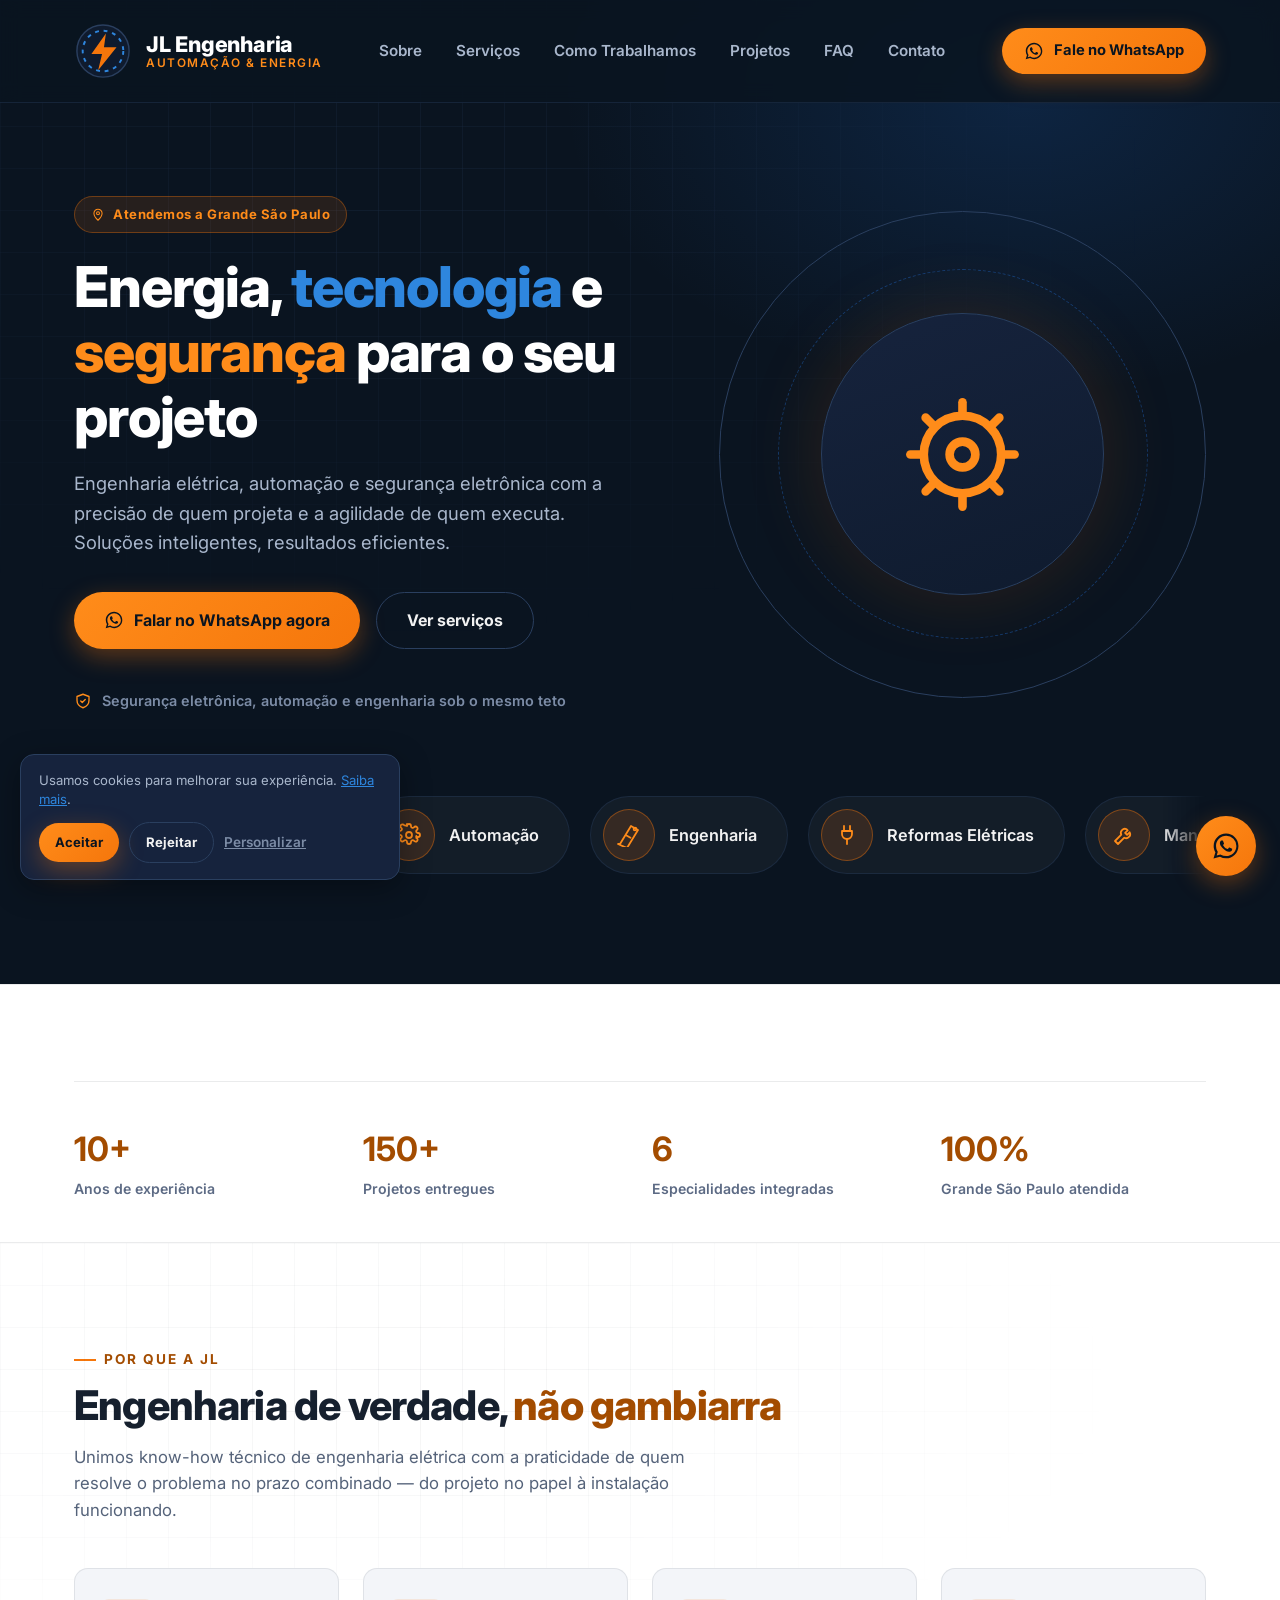
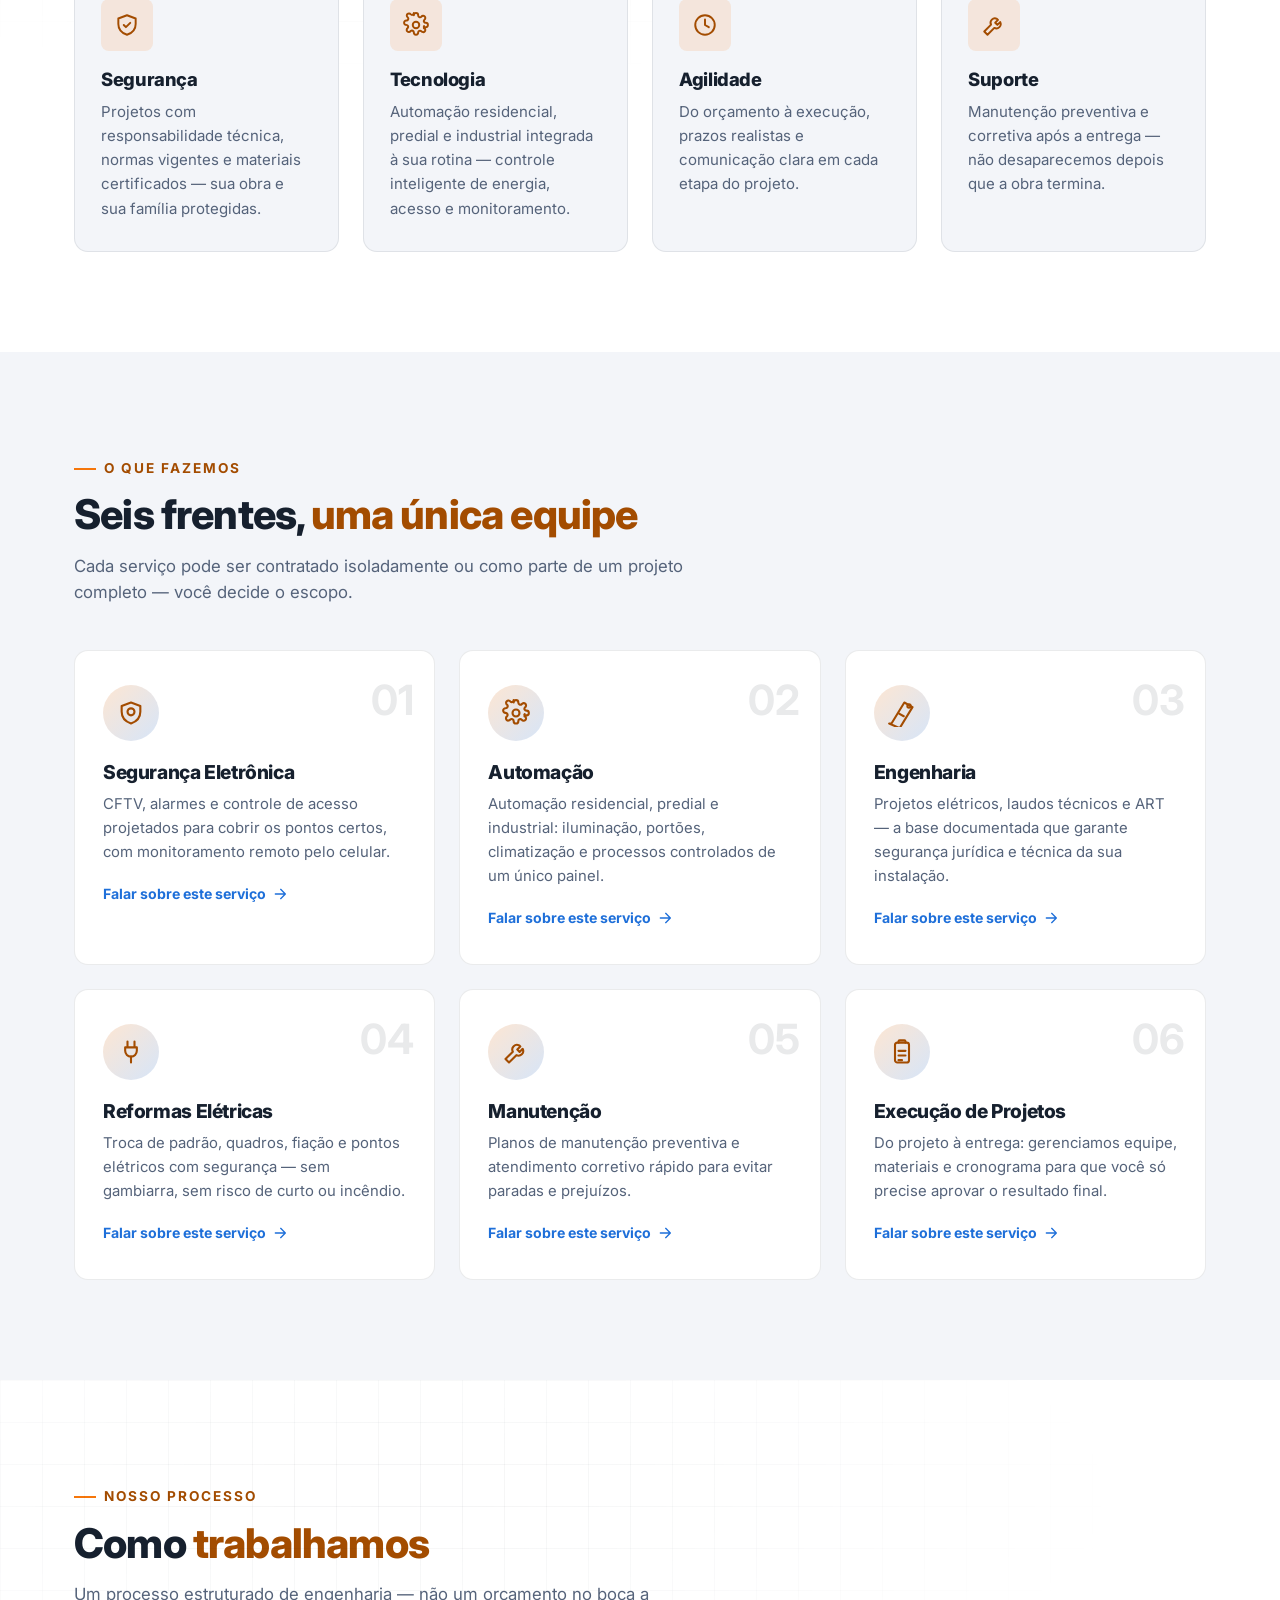
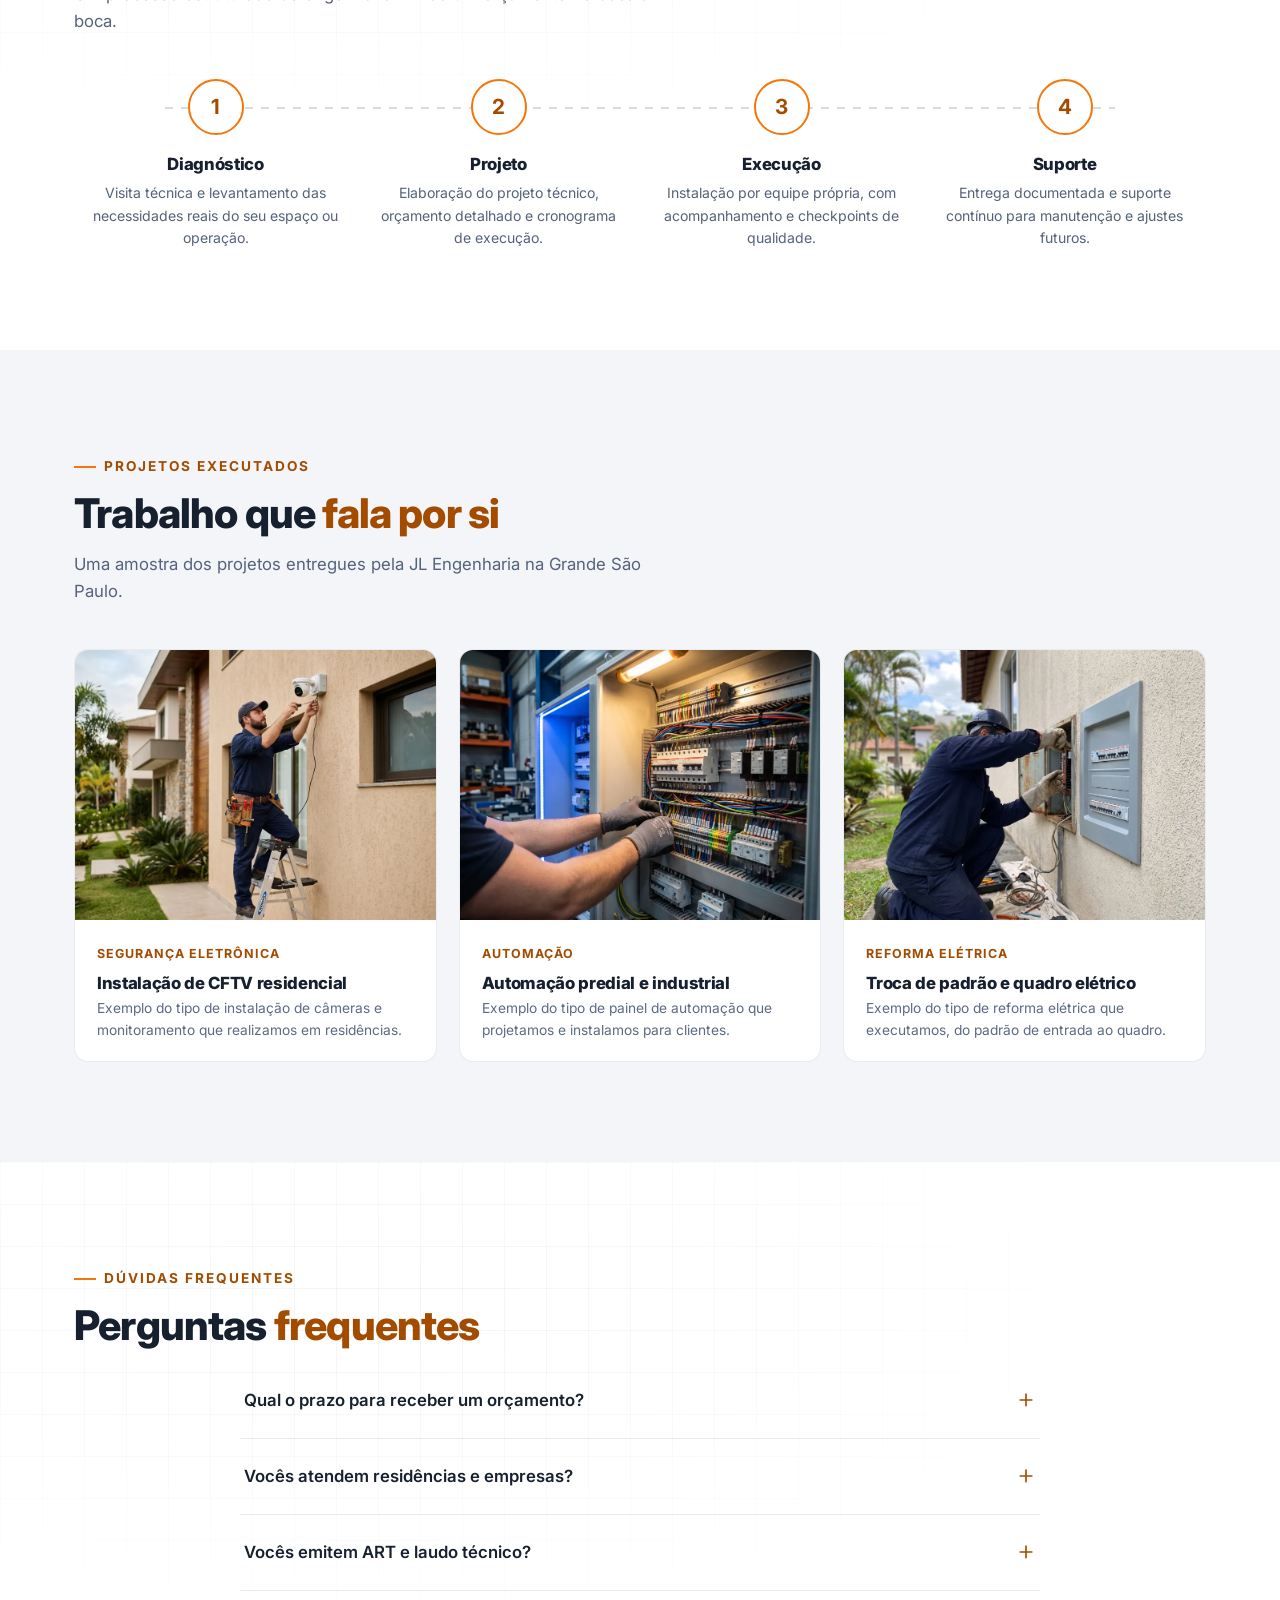
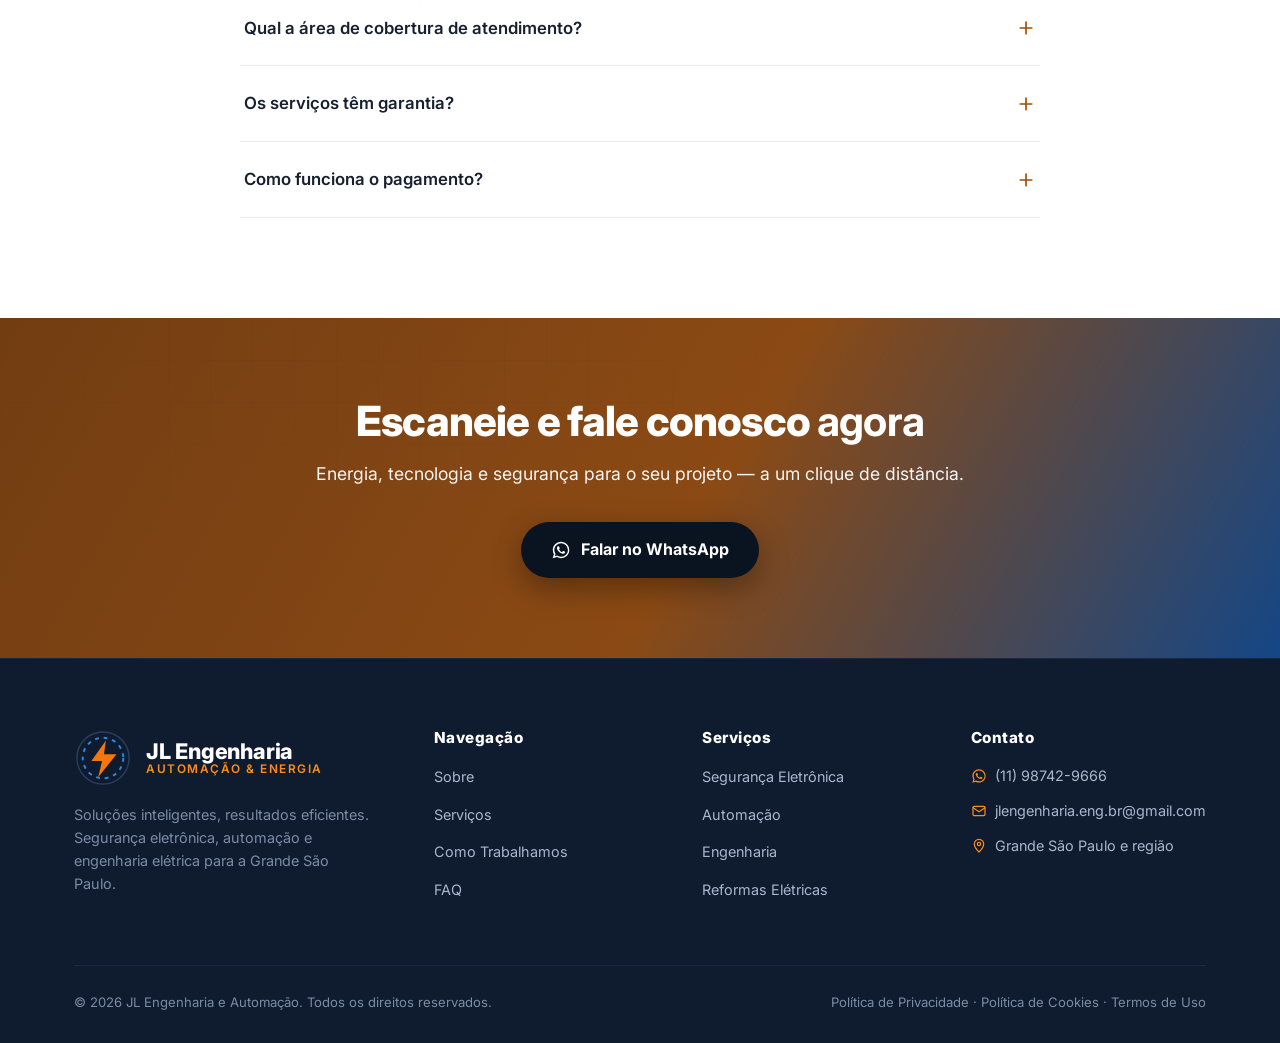
==== commit 47490ee4: "Atualiza e-mail de contato e corrige cor do botão nas páginas legais O e-mail de contato passa a ser" ====
--- a/index.html
+++ b/index.html
@@ -1,6 +1,13 @@
 <!DOCTYPE html>
 <html lang="pt-BR">
 <head>
+<!-- Google Tag Manager -->
+<script>(function(w,d,s,l,i){w[l]=w[l]||[];w[l].push({'gtm.start':
+new Date().getTime(),event:'gtm.js'});var f=d.getElementsByTagName(s)[0],
+j=d.createElement(s),dl=l!='dataLayer'?'&l='+l:'';j.async=true;j.src=
+'https://www.googletagmanager.com/gtm.js?id='+i+dl;f.parentNode.insertBefore(j,f);
+})(window,document,'script','dataLayer','GTM-5G77CPBQ');</script>
+<!-- End Google Tag Manager -->
 <meta charset="UTF-8">
 <meta name="viewport" content="width=device-width, initial-scale=1.0">
 <title>JL Engenharia e Automação | Segurança Eletrônica, Automação e Engenharia Elétrica em São Paulo</title>
@@ -37,7 +44,7 @@
     "name": "São Paulo"
   },
   "telephone": "+5511987429666",
-  "email": "naujlds@gmail.com",
+  "email": "jlengenharia.eng.br@gmail.com",
   "url": "https://jlengenharia.com.br/",
   "priceRange": "$$",
   "address": {
@@ -49,6 +56,10 @@
 </script>
 </head>
 <body>
+<!-- Google Tag Manager (noscript) -->
+<noscript><iframe src="https://www.googletagmanager.com/ns.html?id=GTM-5G77CPBQ"
+height="0" width="0" style="display:none;visibility:hidden"></iframe></noscript>
+<!-- End Google Tag Manager (noscript) -->
 
 <!-- ============ SVG SPRITE ============ -->
 <svg width="0" height="0" style="position:absolute" aria-hidden="true">
@@ -153,7 +164,7 @@
     <a href="https://wa.me/5511987429666" target="_blank" rel="noopener" aria-label="WhatsApp" tabindex="-1">
       <svg viewBox="0 0 24 24" aria-hidden="true"><use href="#icon-whatsapp"/></svg>
     </a>
-    <a href="mailto:naujlds@gmail.com" aria-label="E-mail" tabindex="-1">
+    <a href="mailto:jlengenharia.eng.br@gmail.com" aria-label="E-mail" tabindex="-1">
       <svg viewBox="0 0 24 24" aria-hidden="true"><use href="#icon-mail"/></svg>
     </a>
   </div>
@@ -511,7 +522,7 @@
         <h4>Contato</h4>
         <ul>
           <li class="contact-line"><svg aria-hidden="true"><use href="#icon-whatsapp"/></svg><a href="https://wa.me/5511987429666" target="_blank" rel="noopener">(11) 98742-9666</a></li>
-          <li class="contact-line"><svg aria-hidden="true"><use href="#icon-mail"/></svg><a href="mailto:naujlds@gmail.com">naujlds@gmail.com</a></li>
+          <li class="contact-line"><svg aria-hidden="true"><use href="#icon-mail"/></svg><a href="mailto:jlengenharia.eng.br@gmail.com">jlengenharia.eng.br@gmail.com</a></li>
           <li class="contact-line"><svg aria-hidden="true"><use href="#icon-map-pin"/></svg>Grande São Paulo e região</li>
         </ul>
       </div>
--- a/assets/css/style.css
+++ b/assets/css/style.css
@@ -148,7 +148,7 @@
   white-space: nowrap;
 }
 .btn-primary {
-  background: linear-gradient(135deg, var(--orange-light), var(--orange));
+  background: linear-gradient(135deg, #FF8C1A, #F5760B);
   color: var(--bg-primary);
   box-shadow: var(--shadow-orange);
 }
@@ -175,7 +175,7 @@
   display: flex;
   align-items: center;
   justify-content: space-between;
-  padding: 22px 0;
+  padding: 22px 24px;
 }
 .brand { display: flex; align-items: center; gap: 14px; }
 .brand-logo { width: 58px; height: 58px; flex-shrink: 0; }
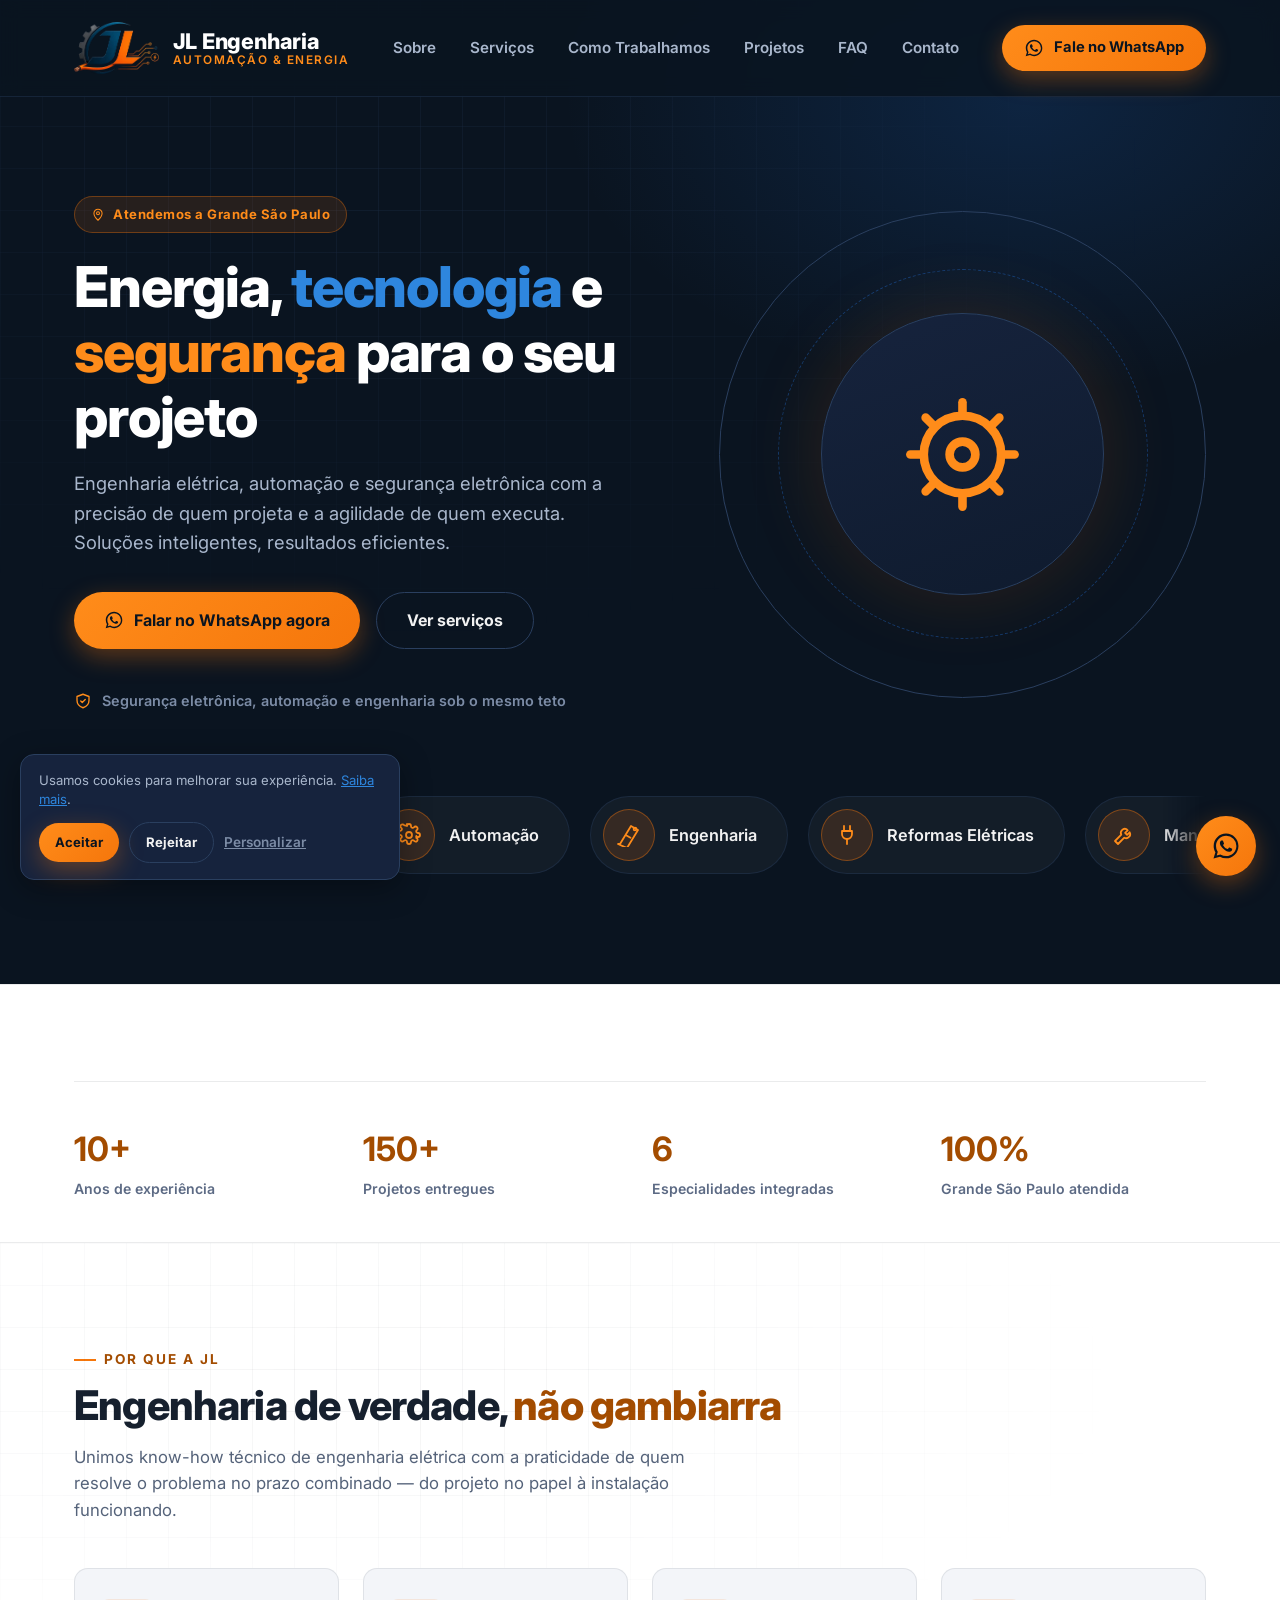
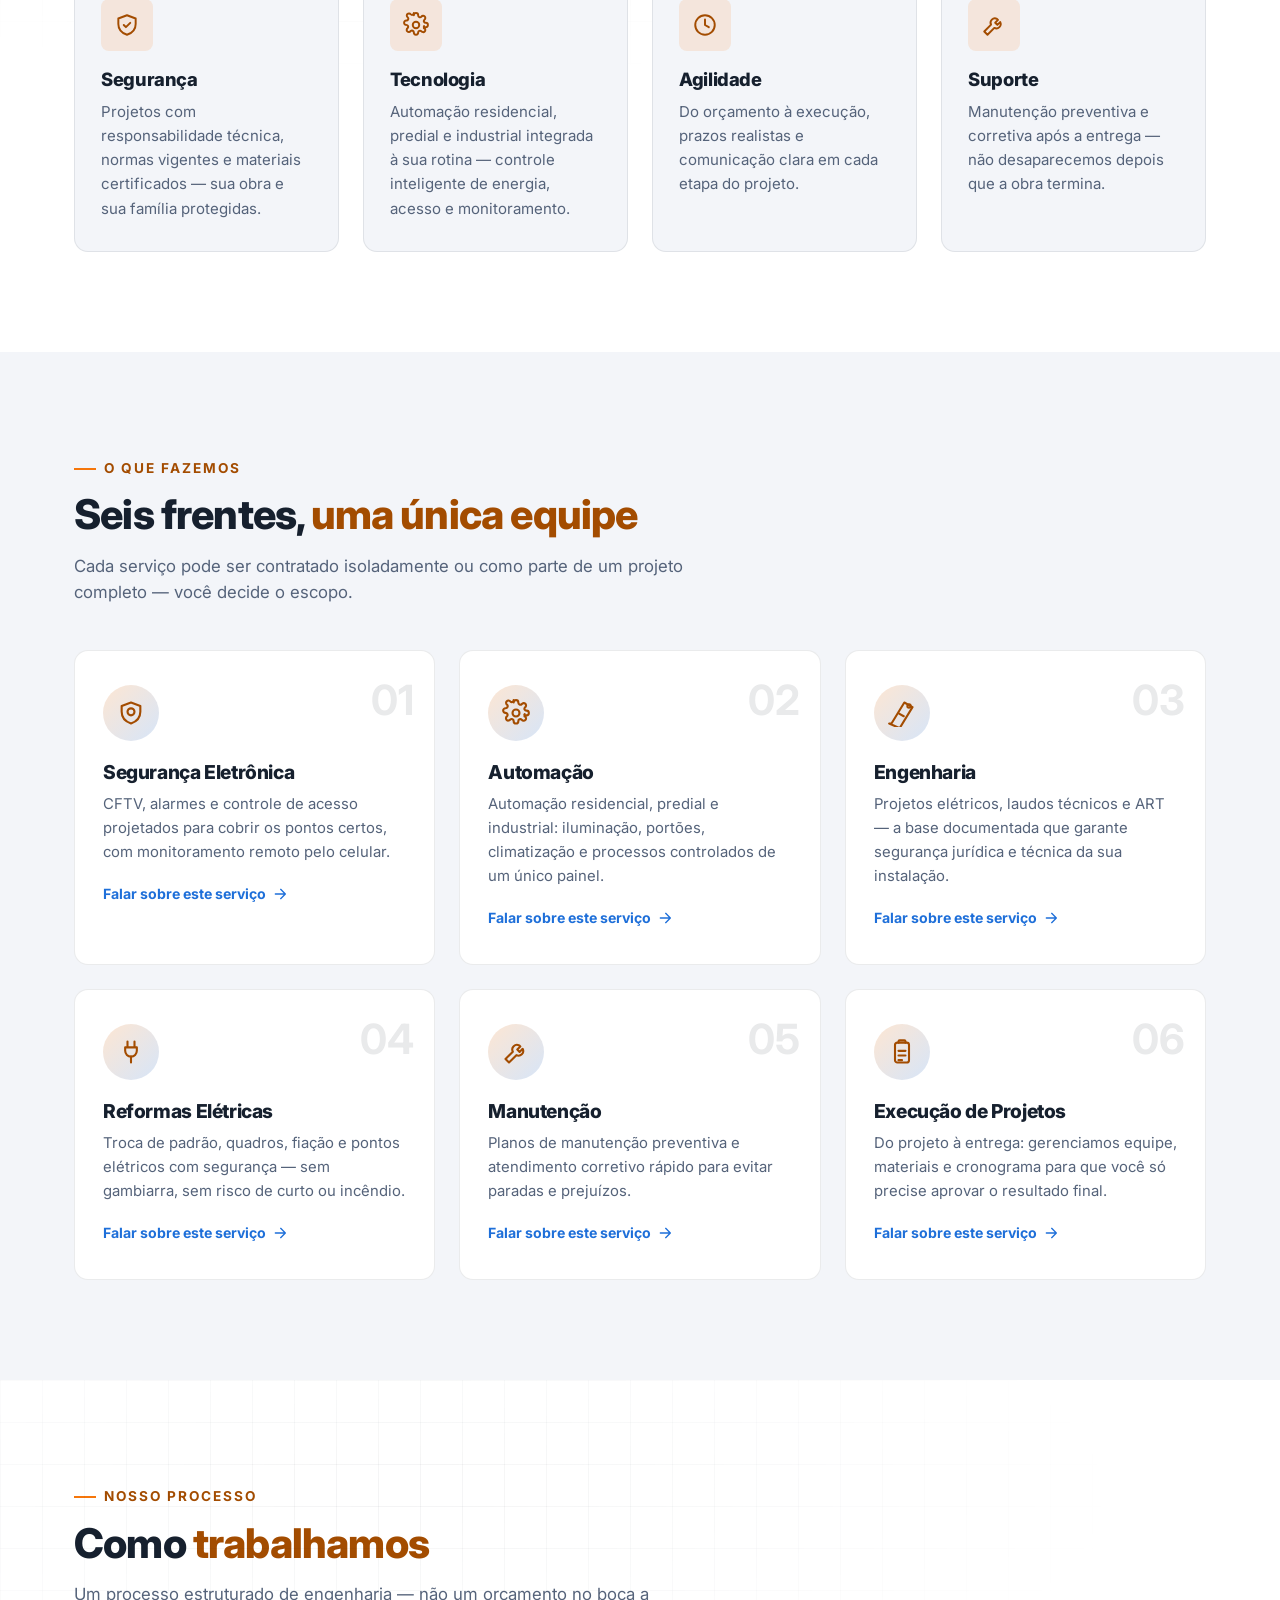
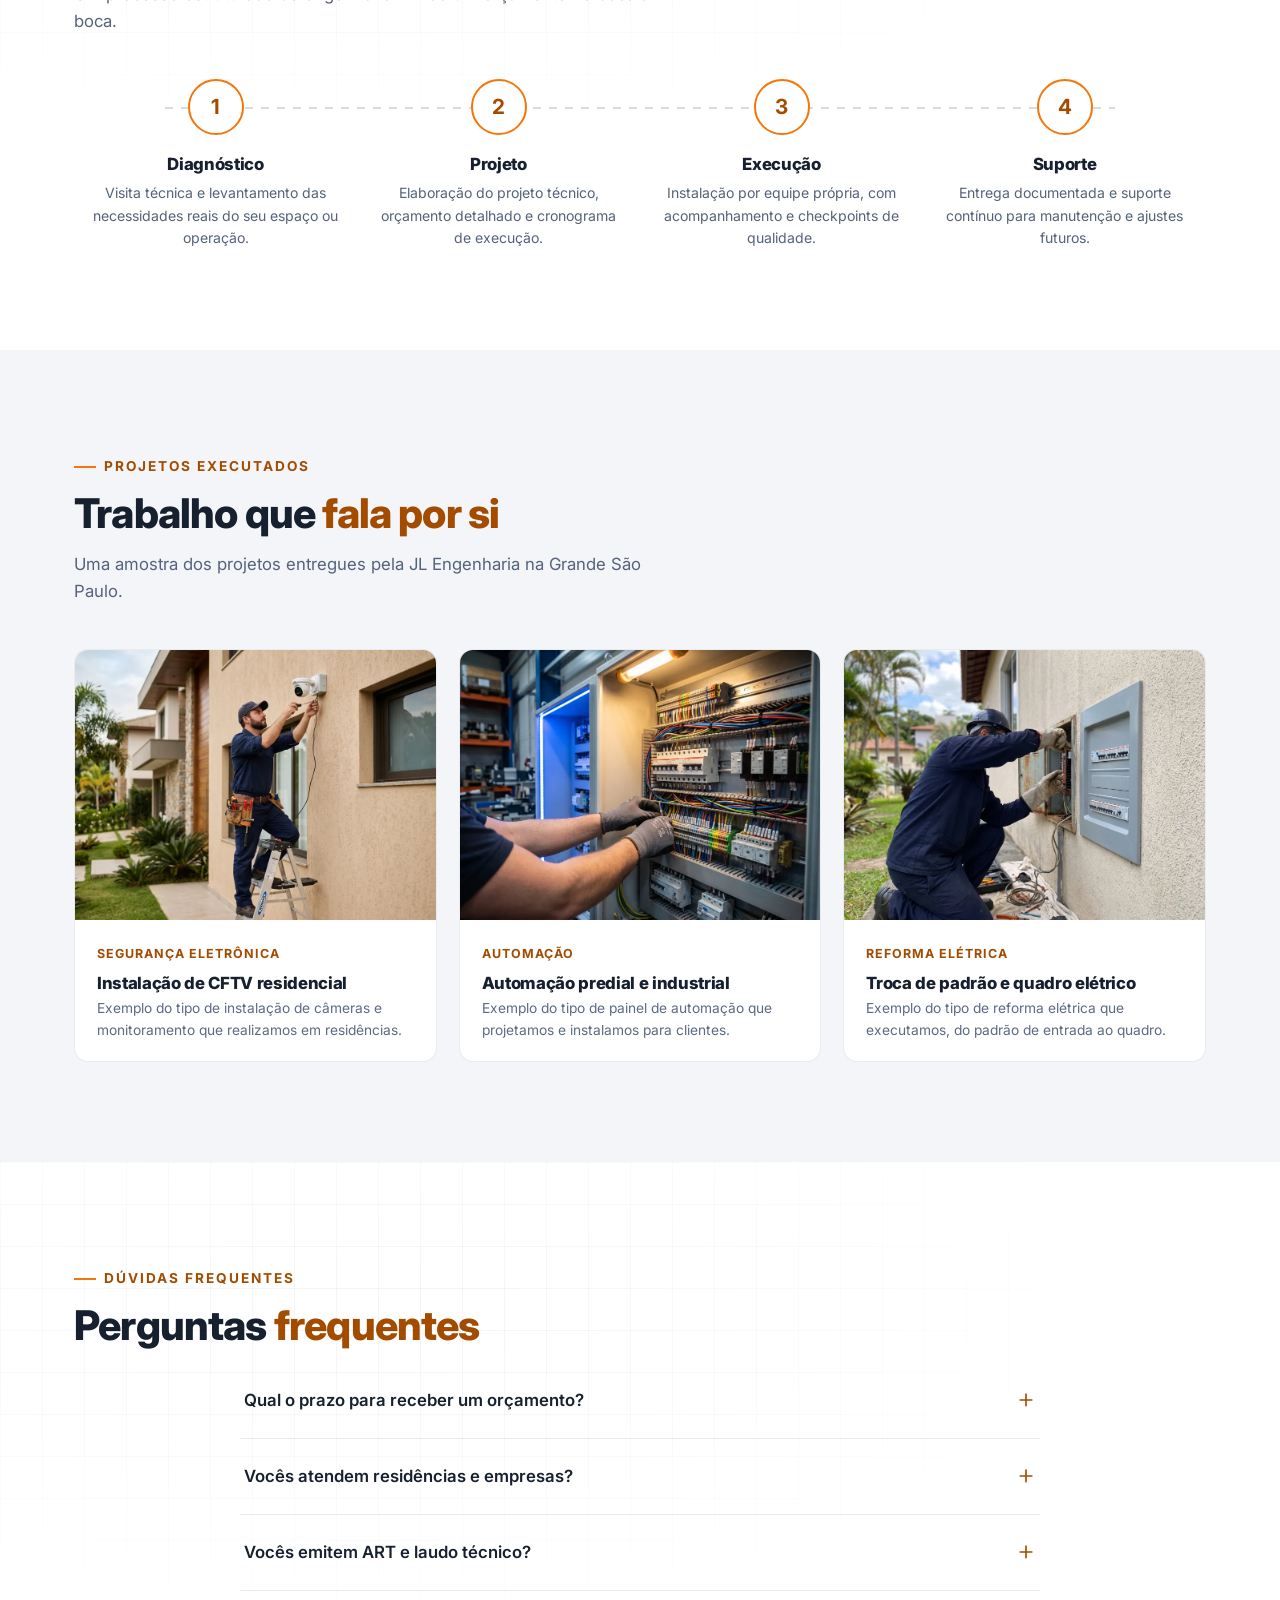
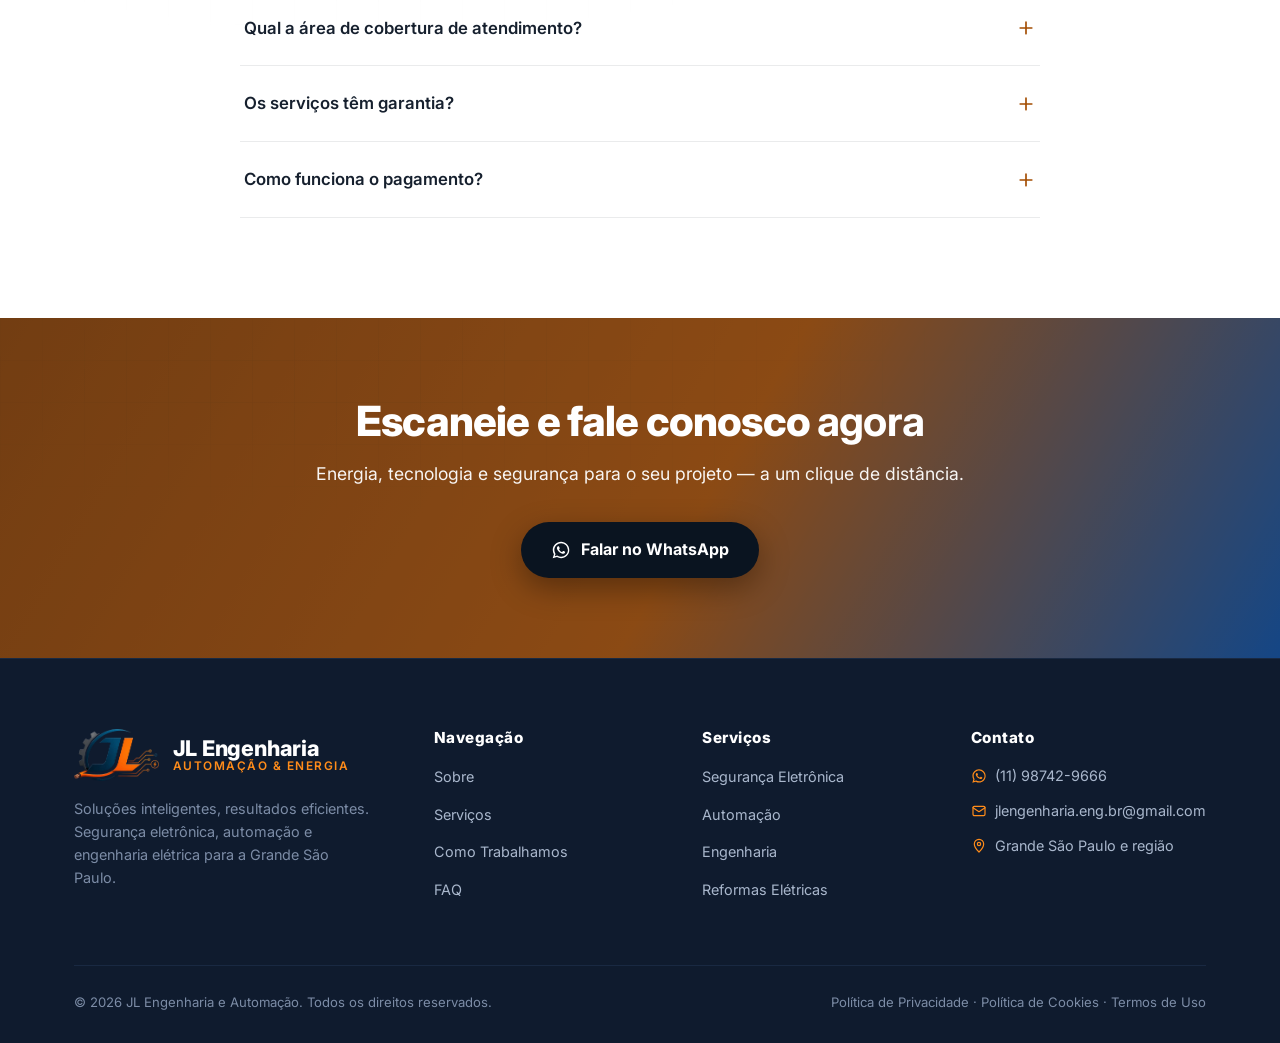
==== commit af0a649c: "Atualiza logo e favicon para a nova identidade visual Substitui o ícone SVG antigo pela nova arte (e" ====
--- a/index.html
+++ b/index.html
@@ -25,7 +25,8 @@
 <meta property="og:locale" content="pt_BR">
 <meta name="twitter:card" content="summary_large_image">
 
-<link rel="icon" type="image/svg+xml" href="data:image/svg+xml,%3Csvg xmlns='http://www.w3.org/2000/svg' viewBox='0 0 100 100'%3E%3Ccircle cx='50' cy='50' r='46' fill='%230A1420'/%3E%3Cpath d='M55 18 L30 55 H48 L42 82 L72 42 H52 Z' fill='%23F5760B'/%3E%3C/svg%3E">
+<link rel="icon" type="image/png" href="/assets/img/favicon.png">
+<link rel="apple-touch-icon" href="/assets/img/apple-touch-icon.png">
 
 <link rel="preconnect" href="https://fonts.googleapis.com">
 <link rel="preconnect" href="https://fonts.gstatic.com" crossorigin>
@@ -103,11 +104,7 @@
 <header class="site-header">
   <div class="container header-inner">
     <a href="/" class="brand" aria-label="JL Engenharia e Automação — página inicial">
-      <svg class="brand-logo" viewBox="0 0 60 60" aria-hidden="true">
-        <circle cx="30" cy="30" r="27" fill="#0F1B2E" stroke="#2A3F5F" stroke-width="1.5"/>
-        <circle cx="30" cy="30" r="21" fill="none" stroke="#2E86DE" stroke-width="2" stroke-dasharray="4 5"/>
-        <path d="M33 12 L18 33 H29 L25 50 L44 26 H31 Z" fill="#F5760B"/>
-      </svg>
+      <img class="brand-logo" src="/assets/img/logo.webp" alt="JL Engenharia e Automação" width="390" height="240" loading="eager">
       <span class="brand-text">
         <strong>JL Engenharia</strong>
         <span>Automação &amp; Energia</span>
@@ -485,11 +482,7 @@
     <div class="footer-grid">
       <div class="footer-brand">
         <a href="/" class="brand">
-          <svg class="brand-logo" viewBox="0 0 60 60" aria-hidden="true">
-            <circle cx="30" cy="30" r="27" fill="#0F1B2E" stroke="#2A3F5F" stroke-width="1.5"/>
-            <circle cx="30" cy="30" r="21" fill="none" stroke="#2E86DE" stroke-width="2" stroke-dasharray="4 5"/>
-            <path d="M33 12 L18 33 H29 L25 50 L44 26 H31 Z" fill="#F5760B"/>
-          </svg>
+          <img class="brand-logo" src="/assets/img/logo.webp" alt="JL Engenharia e Automação" width="390" height="240" loading="eager">
           <span class="brand-text">
             <strong>JL Engenharia</strong>
             <span>Automação &amp; Energia</span>
--- a/assets/css/style.css
+++ b/assets/css/style.css
@@ -178,7 +178,7 @@
   padding: 22px 24px;
 }
 .brand { display: flex; align-items: center; gap: 14px; }
-.brand-logo { width: 58px; height: 58px; flex-shrink: 0; }
+.brand-logo { height: 52px; width: auto; flex-shrink: 0; }
 .brand-text { display: flex; flex-direction: column; line-height: 1.15; }
 .brand-text strong { font-family: var(--font-display); font-weight: 800; font-size: 1.35rem; color: var(--white); letter-spacing: -0.01em; }
 .brand-text span { font-size: 0.74rem; color: var(--orange-light); font-weight: 600; letter-spacing: 1.5px; text-transform: uppercase; }
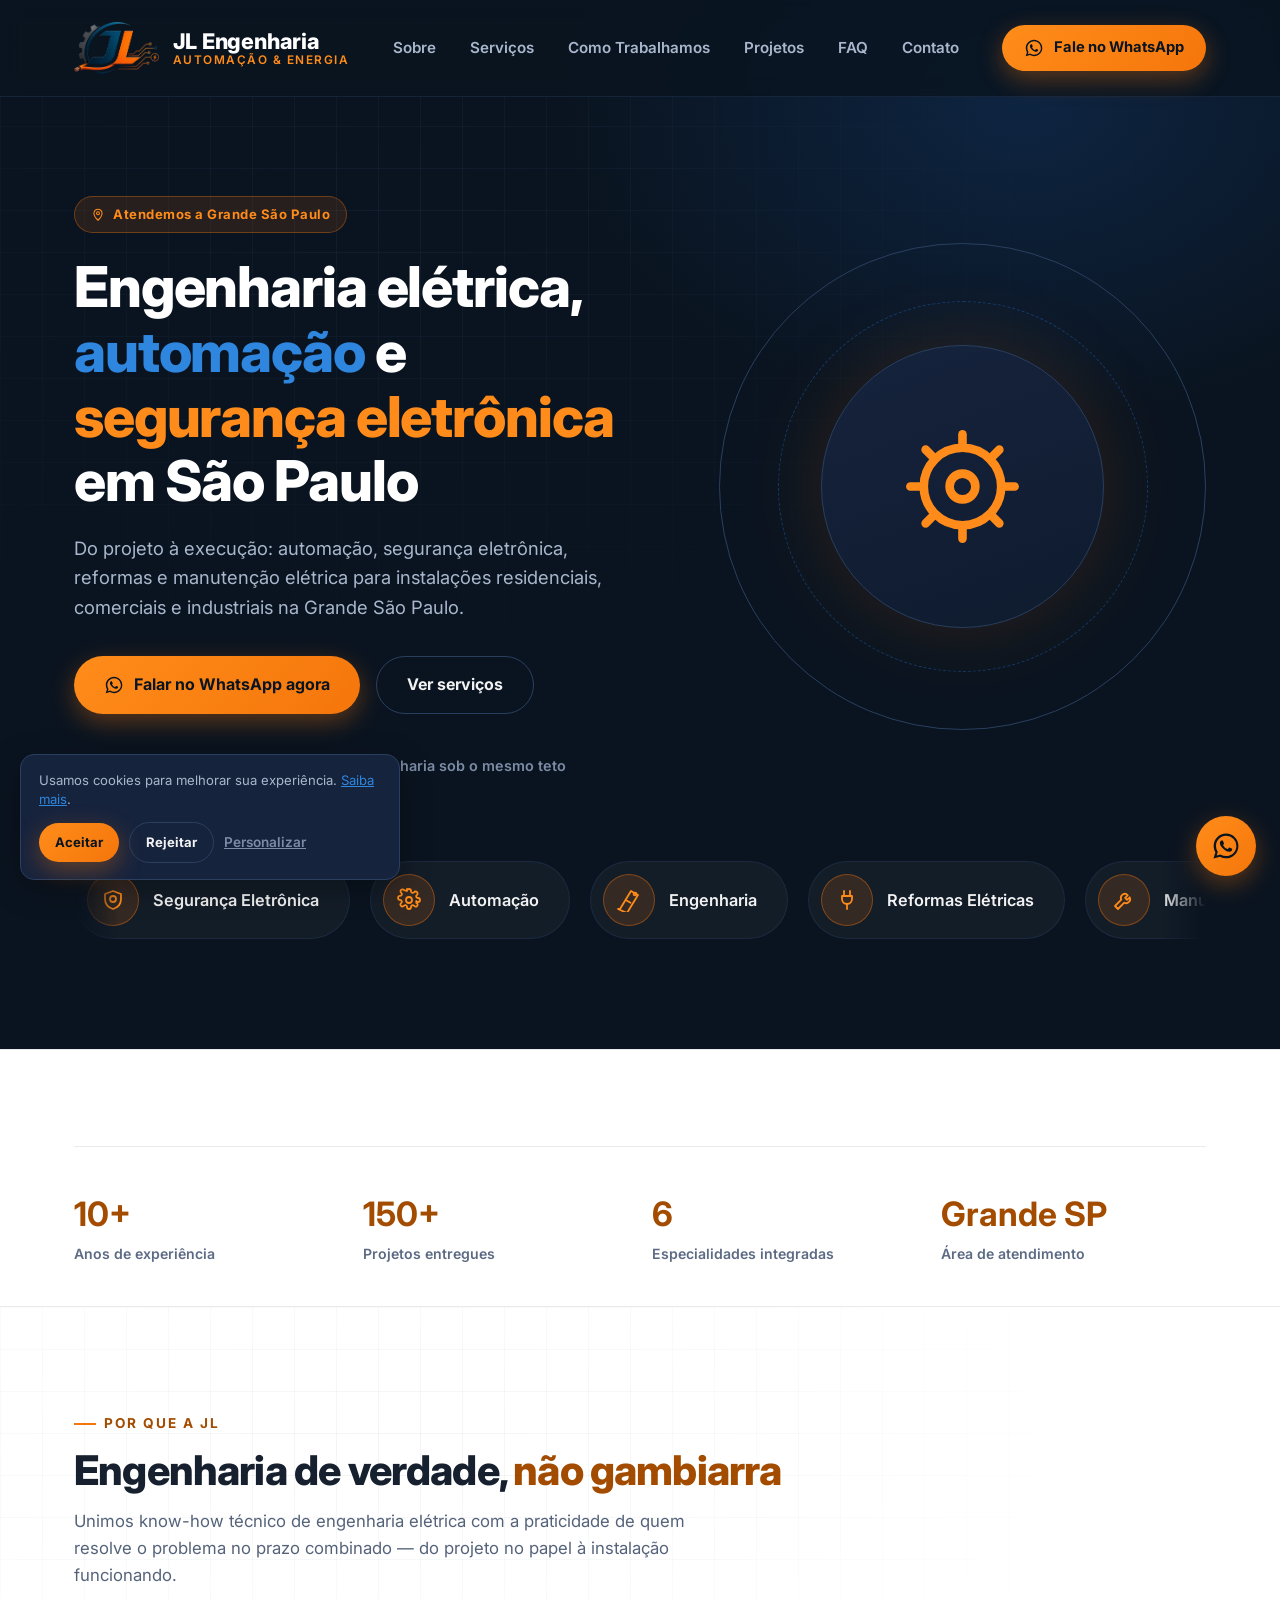
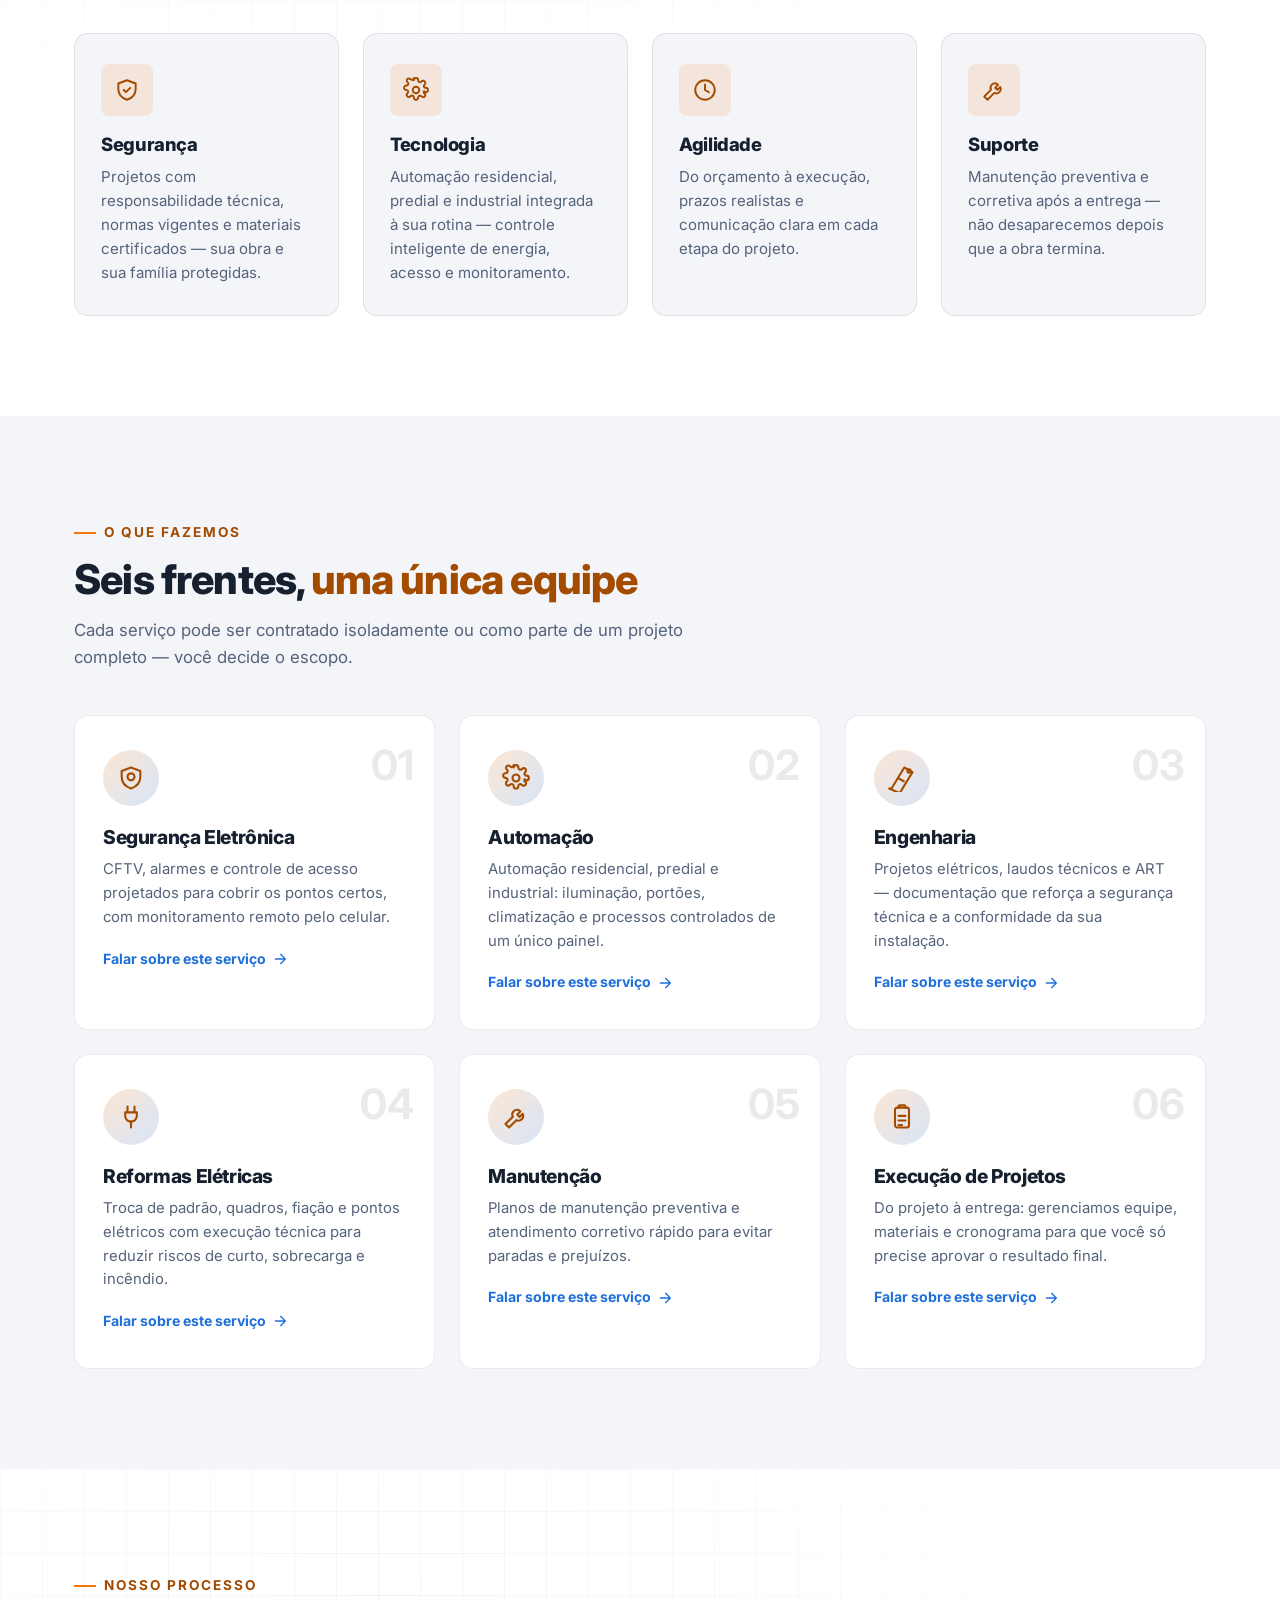
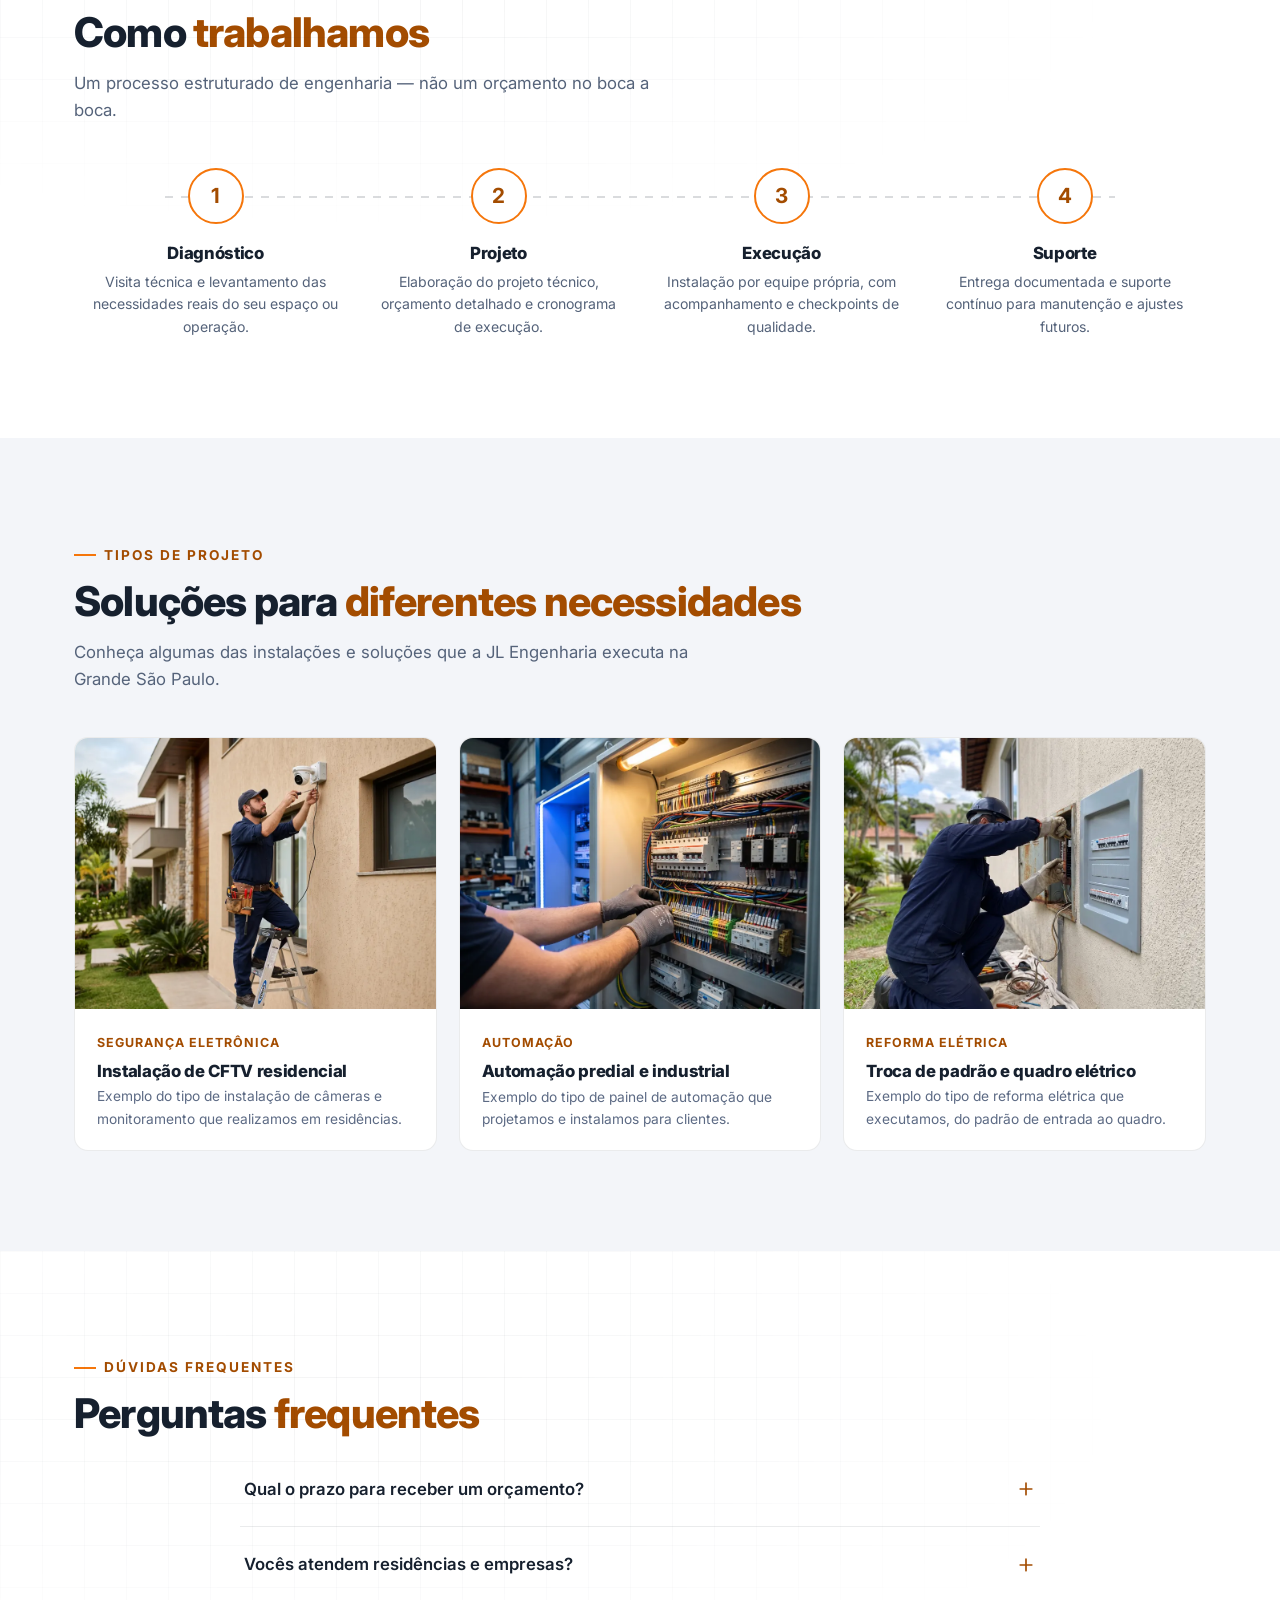
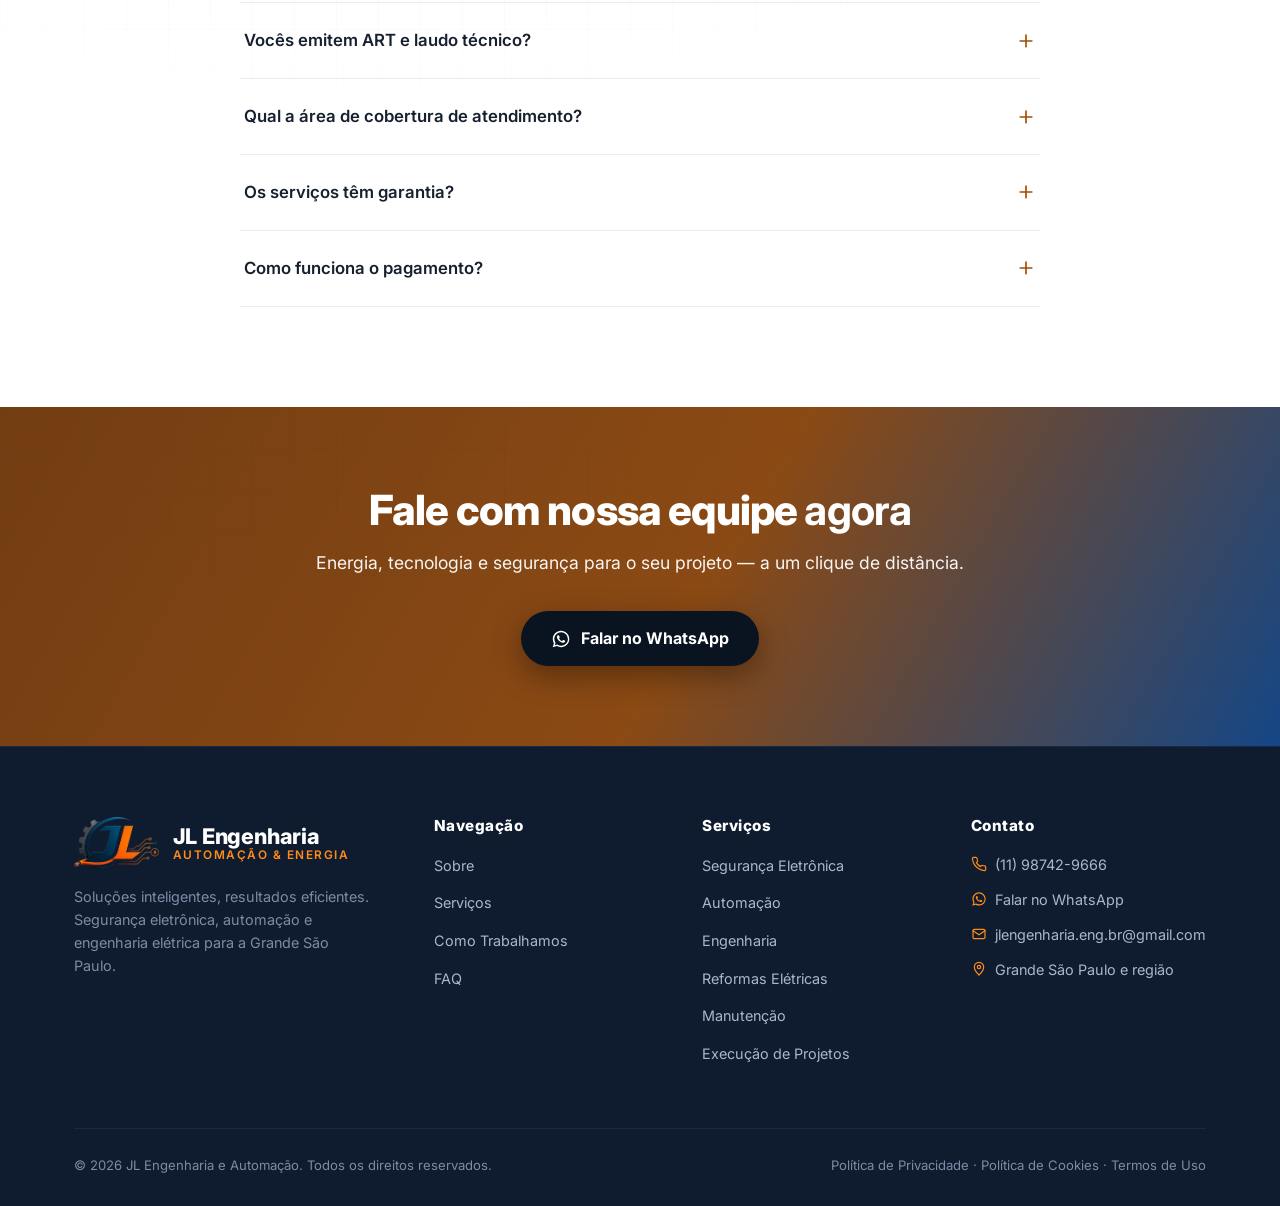
==== commit ac2536d5: "Corrige SEO local e rastreamento do site" ====
--- a/index.html
+++ b/index.html
@@ -1,67 +1,138 @@
 <!DOCTYPE html>
 <html lang="pt-BR">
 <head>
-<!-- Google Tag Manager -->
-<script>(function(w,d,s,l,i){w[l]=w[l]||[];w[l].push({'gtm.start':
-new Date().getTime(),event:'gtm.js'});var f=d.getElementsByTagName(s)[0],
-j=d.createElement(s),dl=l!='dataLayer'?'&l='+l:'';j.async=true;j.src=
-'https://www.googletagmanager.com/gtm.js?id='+i+dl;f.parentNode.insertBefore(j,f);
-})(window,document,'script','dataLayer','GTM-5G77CPBQ');</script>
-<!-- End Google Tag Manager -->
 <meta charset="UTF-8">
 <meta name="viewport" content="width=device-width, initial-scale=1.0">
-<title>JL Engenharia e Automação | Segurança Eletrônica, Automação e Engenharia Elétrica em São Paulo</title>
-<meta name="description" content="Engenharia elétrica, automação predial/industrial, segurança eletrônica (CFTV, alarmes, controle de acesso), reformas elétricas e manutenção na Grande São Paulo. Soluções inteligentes, resultados eficientes.">
-<meta name="keywords" content="engenharia elétrica São Paulo, automação predial, segurança eletrônica, CFTV, controle de acesso, reforma elétrica, manutenção elétrica, execução de projetos elétricos">
-<meta name="robots" content="index, follow">
+<title>Engenharia Elétrica e Automação em São Paulo | JL Engenharia</title>
+<meta name="description" content="Engenharia elétrica, automação, segurança eletrônica, reformas elétricas, manutenção e execução de projetos na Grande São Paulo. Solicite um orçamento.">
+<meta name="robots" content="index, follow, max-image-preview:large">
 <link rel="canonical" href="https://jlengenharia.com.br/">
 
 <!-- Open Graph -->
 <meta property="og:type" content="website">
-<meta property="og:title" content="JL Engenharia e Automação | Soluções Inteligentes, Resultados Eficientes">
-<meta property="og:description" content="Segurança eletrônica, automação, engenharia elétrica, reformas e manutenção na Grande São Paulo. Fale agora no WhatsApp.">
-<meta property="og:image" content="/assets/img/og-cover.jpg">
+<meta property="og:site_name" content="JL Engenharia e Automação">
+<meta property="og:title" content="JL Engenharia | Elétrica, automação e segurança eletrônica">
+<meta property="og:description" content="Engenharia elétrica, automação, segurança eletrônica, reformas elétricas, manutenção e execução de projetos na Grande São Paulo.">
+<meta property="og:image" content="https://jlengenharia.com.br/assets/img/og-cover.jpg">
+<meta property="og:image:secure_url" content="https://jlengenharia.com.br/assets/img/og-cover.jpg">
+<meta property="og:image:type" content="image/jpeg">
+<meta property="og:image:width" content="1200">
+<meta property="og:image:height" content="630">
+<meta property="og:image:alt" content="JL Engenharia e profissional trabalhando em painel de automação elétrica">
 <meta property="og:url" content="https://jlengenharia.com.br/">
 <meta property="og:locale" content="pt_BR">
 <meta name="twitter:card" content="summary_large_image">
+<meta name="twitter:title" content="JL Engenharia | Elétrica, automação e segurança eletrônica">
+<meta name="twitter:description" content="Engenharia elétrica, automação e segurança eletrônica na Grande São Paulo.">
+<meta name="twitter:image" content="https://jlengenharia.com.br/assets/img/og-cover.jpg">
+<meta name="twitter:image:alt" content="JL Engenharia e profissional trabalhando em painel de automação elétrica">
 
 <link rel="icon" type="image/png" href="/assets/img/favicon.png">
 <link rel="apple-touch-icon" href="/assets/img/apple-touch-icon.png">
 
 <link rel="preconnect" href="https://fonts.googleapis.com">
 <link rel="preconnect" href="https://fonts.gstatic.com" crossorigin>
-<link href="https://fonts.googleapis.com/css2?family=Inter:wght@400;500;600;700;800&display=swap" rel="stylesheet">
+<link href="https://fonts.googleapis.com/css2?family=Inter:wght@400;500;600;700;800&amp;display=swap" rel="stylesheet">
 
 <link rel="stylesheet" href="/assets/css/style.css">
 
 <script type="application/ld+json">
 {
   "@context": "https://schema.org",
-  "@type": "LocalBusiness",
-  "name": "JL Engenharia e Automação",
-  "description": "Segurança eletrônica, automação, engenharia elétrica, reformas elétricas, manutenção e execução de projetos na Grande São Paulo.",
-  "areaServed": {
-    "@type": "City",
-    "name": "São Paulo"
-  },
-  "telephone": "+5511987429666",
-  "email": "jlengenharia.eng.br@gmail.com",
-  "url": "https://jlengenharia.com.br/",
-  "priceRange": "$$",
-  "address": {
-    "@type": "PostalAddress",
-    "addressRegion": "SP",
-    "addressCountry": "BR"
-  }
+  "@graph": [
+    {
+      "@type": "LocalBusiness",
+      "@id": "https://jlengenharia.com.br/#empresa",
+      "name": "JL Engenharia e Automação",
+      "description": "Engenharia elétrica, automação, segurança eletrônica, reformas elétricas, manutenção e execução de projetos na Grande São Paulo.",
+      "url": "https://jlengenharia.com.br/",
+      "logo": {
+        "@type": "ImageObject",
+        "url": "https://jlengenharia.com.br/assets/img/logo.webp",
+        "width": 390,
+        "height": 240
+      },
+      "image": "https://jlengenharia.com.br/assets/img/og-cover.jpg",
+      "telephone": "+5511987429666",
+      "email": "jlengenharia.eng.br@gmail.com",
+      "areaServed": {
+        "@type": "AdministrativeArea",
+        "name": "Grande São Paulo"
+      },
+      "contactPoint": {
+        "@type": "ContactPoint",
+        "telephone": "+5511987429666",
+        "email": "jlengenharia.eng.br@gmail.com",
+        "contactType": "customer service",
+        "availableLanguage": "pt-BR"
+      },
+      "hasOfferCatalog": {
+        "@type": "OfferCatalog",
+        "name": "Serviços de engenharia, automação e segurança",
+        "itemListElement": [
+          { "@type": "Offer", "itemOffered": { "@type": "Service", "name": "Segurança eletrônica" } },
+          { "@type": "Offer", "itemOffered": { "@type": "Service", "name": "Automação residencial, predial e industrial" } },
+          { "@type": "Offer", "itemOffered": { "@type": "Service", "name": "Projetos de engenharia elétrica" } },
+          { "@type": "Offer", "itemOffered": { "@type": "Service", "name": "Reformas elétricas" } },
+          { "@type": "Offer", "itemOffered": { "@type": "Service", "name": "Manutenção elétrica" } },
+          { "@type": "Offer", "itemOffered": { "@type": "Service", "name": "Execução de projetos" } }
+        ]
+      }
+    },
+    {
+      "@type": "WebSite",
+      "@id": "https://jlengenharia.com.br/#website",
+      "url": "https://jlengenharia.com.br/",
+      "name": "JL Engenharia e Automação",
+      "inLanguage": "pt-BR",
+      "publisher": { "@id": "https://jlengenharia.com.br/#empresa" }
+    },
+    {
+      "@type": "FAQPage",
+      "@id": "https://jlengenharia.com.br/#faq",
+      "url": "https://jlengenharia.com.br/#faq",
+      "name": "Perguntas frequentes",
+      "inLanguage": "pt-BR",
+      "isPartOf": { "@id": "https://jlengenharia.com.br/#website" },
+      "about": { "@id": "https://jlengenharia.com.br/#empresa" },
+      "mainEntity": [
+        {
+          "@type": "Question",
+          "name": "Qual o prazo para receber um orçamento?",
+          "acceptedAnswer": { "@type": "Answer", "text": "Após a visita técnica ou envio das informações do projeto, o orçamento costuma ser entregue em até 48 horas úteis." }
+        },
+        {
+          "@type": "Question",
+          "name": "Vocês atendem residências e empresas?",
+          "acceptedAnswer": { "@type": "Answer", "text": "Sim. Atendemos projetos residenciais, comerciais, prediais e industriais na Grande São Paulo." }
+        },
+        {
+          "@type": "Question",
+          "name": "Vocês emitem ART e laudo técnico?",
+          "acceptedAnswer": { "@type": "Answer", "text": "Sim, projetos de engenharia elétrica são acompanhados de ART (Anotação de Responsabilidade Técnica) e laudos quando aplicável." }
+        },
+        {
+          "@type": "Question",
+          "name": "Qual a área de cobertura de atendimento?",
+          "acceptedAnswer": { "@type": "Answer", "text": "Atendemos a Grande São Paulo e região. Consulte a disponibilidade para outras localidades pelo WhatsApp." }
+        },
+        {
+          "@type": "Question",
+          "name": "Os serviços têm garantia?",
+          "acceptedAnswer": { "@type": "Answer", "text": "Sim, os serviços executados possuem garantia. O prazo específico é informado no orçamento de cada projeto." }
+        },
+        {
+          "@type": "Question",
+          "name": "Como funciona o pagamento?",
+          "acceptedAnswer": { "@type": "Answer", "text": "As condições de pagamento são combinadas conforme o porte do projeto. Fale com a equipe pelo WhatsApp para simular seu caso." }
+        }
+      ]
+    }
+  ]
 }
 </script>
 </head>
 <body>
-<!-- Google Tag Manager (noscript) -->
-<noscript><iframe src="https://www.googletagmanager.com/ns.html?id=GTM-5G77CPBQ"
-height="0" width="0" style="display:none;visibility:hidden"></iframe></noscript>
-<!-- End Google Tag Manager (noscript) -->
-
 <!-- ============ SVG SPRITE ============ -->
 <svg width="0" height="0" style="position:absolute" aria-hidden="true">
 <defs>
@@ -73,6 +144,7 @@
 <symbol id="icon-clipboard" viewBox="0 0 24 24" fill="none" stroke="currentColor" stroke-width="1.8" stroke-linecap="round" stroke-linejoin="round"><rect x="6" y="4" width="12" height="17" rx="2"/><path d="M9 4V3a1 1 0 011-1h4a1 1 0 011 1v1"/><path d="M9 11h6M9 15h6M9 19h3"/></symbol>
 <symbol id="icon-bolt" viewBox="0 0 24 24" fill="currentColor"><path d="M13 2 4 14h6l-1 8 9-12h-6l1-8z"/></symbol>
 <symbol id="icon-whatsapp" viewBox="0 0 24 24" fill="currentColor"><path d="M12.04 2C6.58 2 2.13 6.45 2.13 11.91c0 1.87.51 3.62 1.4 5.12L2 22l5.14-1.5a9.85 9.85 0 004.9 1.32h.01c5.46 0 9.9-4.45 9.9-9.91C21.96 6.45 17.5 2 12.04 2zm0 18.06a8.1 8.1 0 01-4.14-1.14l-.3-.18-3.05.9.9-2.97-.2-.31a8.1 8.1 0 01-1.24-4.35c0-4.5 3.66-8.16 8.15-8.16a8.1 8.1 0 015.77 2.39 8.08 8.08 0 012.38 5.75c0 4.5-3.66 8.07-8.27 8.07zm4.47-6.05c-.24-.12-1.44-.71-1.67-.79-.22-.08-.38-.12-.55.12-.16.24-.63.79-.77.95-.14.16-.28.18-.53.06-.24-.12-1.02-.38-1.95-1.21-.72-.64-1.2-1.44-1.35-1.68-.14-.24-.02-.37.1-.49.11-.11.24-.28.36-.42.12-.14.16-.24.24-.4.08-.16.04-.3-.02-.42-.06-.12-.55-1.32-.75-1.81-.2-.48-.4-.41-.55-.42h-.47c-.16 0-.42.06-.64.3-.22.24-.84.82-.84 2s.86 2.32.98 2.48c.12.16 1.7 2.6 4.13 3.64.58.25 1.03.4 1.38.51.58.18 1.11.16 1.53.1.47-.07 1.44-.59 1.64-1.16.2-.57.2-1.06.14-1.16-.06-.1-.22-.16-.46-.28z"/></symbol>
+<symbol id="icon-phone" viewBox="0 0 24 24" fill="none" stroke="currentColor" stroke-width="1.8" stroke-linecap="round" stroke-linejoin="round"><path d="M22 16.92v3a2 2 0 01-2.18 2 19.8 19.8 0 01-8.63-3.07 19.5 19.5 0 01-6-6A19.8 19.8 0 012.12 4.18 2 2 0 014.11 2h3a2 2 0 012 1.72c.13.96.36 1.9.69 2.8a2 2 0 01-.45 2.11L8.09 9.91a16 16 0 006 6l1.27-1.27a2 2 0 012.11-.45c.9.33 1.84.56 2.8.69A2 2 0 0122 16.92z"/></symbol>
 <symbol id="icon-mail" viewBox="0 0 24 24" fill="none" stroke="currentColor" stroke-width="1.8" stroke-linecap="round" stroke-linejoin="round"><rect x="3" y="5" width="18" height="14" rx="2"/><path d="M3 7l9 6 9-6"/></symbol>
 <symbol id="icon-shield-check" viewBox="0 0 24 24" fill="none" stroke="currentColor" stroke-width="1.8" stroke-linecap="round" stroke-linejoin="round"><path d="M12 3l8 3v5c0 5-3.5 8.5-8 10-4.5-1.5-8-5-8-10V6l8-3z"/><path d="M9 12l2 2 4-4"/></symbol>
 <symbol id="icon-arrow-right" viewBox="0 0 24 24" fill="none" stroke="currentColor" stroke-width="2" stroke-linecap="round" stroke-linejoin="round"><path d="M5 12h14M13 5l7 7-7 7"/></symbol>
@@ -158,6 +230,9 @@
     </nav>
   </div>
   <div class="mobile-menu-footer">
+    <a href="tel:+5511987429666" aria-label="Ligar para a JL Engenharia" tabindex="-1">
+      <svg viewBox="0 0 24 24" aria-hidden="true"><use href="#icon-phone"/></svg>
+    </a>
     <a href="https://wa.me/5511987429666" target="_blank" rel="noopener" aria-label="WhatsApp" tabindex="-1">
       <svg viewBox="0 0 24 24" aria-hidden="true"><use href="#icon-whatsapp"/></svg>
     </a>
@@ -179,8 +254,8 @@
         <svg viewBox="0 0 24 24" width="14" height="14" aria-hidden="true"><use href="#icon-map-pin"/></svg>
         <span>Atendemos a Grande São Paulo</span>
       </span>
-      <h1>Energia, <span class="accent-blue">tecnologia</span> e <span class="accent">segurança</span> para o seu projeto</h1>
-      <p class="lead">Engenharia elétrica, automação e segurança eletrônica com a precisão de quem projeta e a agilidade de quem executa. Soluções inteligentes, resultados eficientes.</p>
+      <h1>Engenharia elétrica, <span class="accent-blue">automação</span> e <span class="accent">segurança eletrônica</span> em São Paulo</h1>
+      <p class="lead">Do projeto à execução: automação, segurança eletrônica, reformas e manutenção elétrica para instalações residenciais, comerciais e industriais na Grande São Paulo.</p>
       <div class="hero-actions">
         <a href="https://wa.me/5511987429666?text=Ol%C3%A1!%20Vim%20pelo%20site%20e%20gostaria%20de%20um%20or%C3%A7amento." class="btn btn-primary" target="_blank" rel="noopener">
           <svg viewBox="0 0 24 24" aria-hidden="true"><use href="#icon-whatsapp"/></svg>
@@ -234,7 +309,7 @@
       <div class="stat"><strong data-count="10" data-suffix="+">0</strong><span>Anos de experiência</span></div>
       <div class="stat"><strong data-count="150" data-suffix="+">0</strong><span>Projetos entregues</span></div>
       <div class="stat"><strong data-count="6">0</strong><span>Especialidades integradas</span></div>
-      <div class="stat"><strong data-count="100" data-suffix="%">0</strong><span>Grande São Paulo atendida</span></div>
+      <div class="stat"><strong>Grande SP</strong><span>Área de atendimento</span></div>
     </div>
   </div>
 </section>
@@ -300,7 +375,7 @@
         <span class="num">03</span>
         <div class="service-icon"><svg viewBox="0 0 24 24" aria-hidden="true"><use href="#icon-drafting"/></svg></div>
         <h3>Engenharia</h3>
-        <p>Projetos elétricos, laudos técnicos e ART — a base documentada que garante segurança jurídica e técnica da sua instalação.</p>
+        <p>Projetos elétricos, laudos técnicos e ART — documentação que reforça a segurança técnica e a conformidade da sua instalação.</p>
         <a href="https://wa.me/5511987429666?text=Ol%C3%A1!%20Quero%20saber%20mais%20sobre%20projetos%20de%20engenharia." class="service-link" target="_blank" rel="noopener">Falar sobre este serviço <svg viewBox="0 0 24 24" aria-hidden="true"><use href="#icon-arrow-right"/></svg></a>
       </article>
 
@@ -308,7 +383,7 @@
         <span class="num">04</span>
         <div class="service-icon"><svg viewBox="0 0 24 24" aria-hidden="true"><use href="#icon-plug"/></svg></div>
         <h3>Reformas Elétricas</h3>
-        <p>Troca de padrão, quadros, fiação e pontos elétricos com segurança — sem gambiarra, sem risco de curto ou incêndio.</p>
+        <p>Troca de padrão, quadros, fiação e pontos elétricos com execução técnica para reduzir riscos de curto, sobrecarga e incêndio.</p>
         <a href="https://wa.me/5511987429666?text=Ol%C3%A1!%20Quero%20saber%20mais%20sobre%20reforma%20el%C3%A9trica." class="service-link" target="_blank" rel="noopener">Falar sobre este serviço <svg viewBox="0 0 24 24" aria-hidden="true"><use href="#icon-arrow-right"/></svg></a>
       </article>
 
@@ -367,9 +442,9 @@
 <!-- ============ PROJETOS ============ -->
 <section class="section section-light" id="projetos">
   <div class="container">
-    <span class="section-label">Projetos executados</span>
-    <h2 class="section-title">Trabalho que <span>fala por si</span></h2>
-    <p class="section-sub">Uma amostra dos projetos entregues pela JL Engenharia na Grande São Paulo.</p>
+    <span class="section-label">Tipos de projeto</span>
+    <h2 class="section-title">Soluções para <span>diferentes necessidades</span></h2>
+    <p class="section-sub">Conheça algumas das instalações e soluções que a JL Engenharia executa na Grande São Paulo.</p>
 
     <!-- Imagens ilustrativas do tipo de serviço — substituir por fotos reais das obras do cliente assim que disponíveis -->
     <div class="projects-grid">
@@ -427,7 +502,7 @@
           Vocês atendem residências e empresas?
           <svg viewBox="0 0 24 24" aria-hidden="true"><use href="#icon-plus"/></svg>
         </button>
-        <div class="faq-answer"><p>Sim. Atendemos projetos residenciais, comerciais, prediais e industriais em toda a Grande São Paulo.</p></div>
+        <div class="faq-answer"><p>Sim. Atendemos projetos residenciais, comerciais, prediais e industriais na Grande São Paulo.</p></div>
       </div>
       <div class="faq-item">
         <button class="faq-question" aria-expanded="false">
@@ -441,21 +516,21 @@
           Qual a área de cobertura de atendimento?
           <svg viewBox="0 0 24 24" aria-hidden="true"><use href="#icon-plus"/></svg>
         </button>
-        <div class="faq-answer"><p>Atendemos a Grande São Paulo e região. Consulte disponibilidade para outras localidades pelo WhatsApp.</p></div>
+        <div class="faq-answer"><p>Atendemos a Grande São Paulo e região. Consulte a disponibilidade para outras localidades pelo WhatsApp.</p></div>
       </div>
       <div class="faq-item">
         <button class="faq-question" aria-expanded="false">
           Os serviços têm garantia?
           <svg viewBox="0 0 24 24" aria-hidden="true"><use href="#icon-plus"/></svg>
         </button>
-        <div class="faq-answer"><p>Sim, todos os serviços executados possuem garantia. O prazo específico é informado no orçamento de cada projeto.</p></div>
+        <div class="faq-answer"><p>Sim, os serviços executados possuem garantia. O prazo específico é informado no orçamento de cada projeto.</p></div>
       </div>
       <div class="faq-item">
         <button class="faq-question" aria-expanded="false">
           Como funciona o pagamento?
           <svg viewBox="0 0 24 24" aria-hidden="true"><use href="#icon-plus"/></svg>
         </button>
-        <div class="faq-answer"><p>As condições de pagamento são combinadas conforme o porte do projeto. Fale com a gente no WhatsApp para simular seu caso.</p></div>
+        <div class="faq-answer"><p>As condições de pagamento são combinadas conforme o porte do projeto. Fale com a equipe pelo WhatsApp para simular seu caso.</p></div>
       </div>
     </div>
   </div>
@@ -465,7 +540,7 @@
 <section class="cta-final" id="contato">
   <div class="circuit-bg" aria-hidden="true"></div>
   <div class="container">
-    <h2>Escaneie e fale conosco <strong>agora</strong></h2>
+    <h2>Fale com nossa equipe <strong>agora</strong></h2>
     <p>Energia, tecnologia e segurança para o seu projeto — a um clique de distância.</p>
     <a href="https://wa.me/5511987429666?text=Ol%C3%A1!%20Vim%20pelo%20site%20e%20gostaria%20de%20um%20or%C3%A7amento." class="btn btn-primary" target="_blank" rel="noopener">
       <svg viewBox="0 0 24 24" aria-hidden="true"><use href="#icon-whatsapp"/></svg>
@@ -508,13 +583,16 @@
           <li><a href="#servicos">Automação</a></li>
           <li><a href="#servicos">Engenharia</a></li>
           <li><a href="#servicos">Reformas Elétricas</a></li>
+          <li><a href="#servicos">Manutenção</a></li>
+          <li><a href="#servicos">Execução de Projetos</a></li>
         </ul>
       </div>
 
       <div class="footer-col">
         <h4>Contato</h4>
         <ul>
-          <li class="contact-line"><svg aria-hidden="true"><use href="#icon-whatsapp"/></svg><a href="https://wa.me/5511987429666" target="_blank" rel="noopener">(11) 98742-9666</a></li>
+          <li class="contact-line"><svg aria-hidden="true"><use href="#icon-phone"/></svg><a href="tel:+5511987429666">(11) 98742-9666</a></li>
+          <li class="contact-line"><svg aria-hidden="true"><use href="#icon-whatsapp"/></svg><a href="https://wa.me/5511987429666" target="_blank" rel="noopener">Falar no WhatsApp</a></li>
           <li class="contact-line"><svg aria-hidden="true"><use href="#icon-mail"/></svg><a href="mailto:jlengenharia.eng.br@gmail.com">jlengenharia.eng.br@gmail.com</a></li>
           <li class="contact-line"><svg aria-hidden="true"><use href="#icon-map-pin"/></svg>Grande São Paulo e região</li>
         </ul>
@@ -524,9 +602,9 @@
     <div class="footer-bottom">
       <span>&copy; <span id="year"></span> JL Engenharia e Automação. Todos os direitos reservados.</span>
       <span>
-        <a href="/privacidade.html">Política de Privacidade</a> ·
-        <a href="/cookies.html">Política de Cookies</a> ·
-        <a href="/termos.html">Termos de Uso</a>
+        <a href="/privacidade">Política de Privacidade</a> ·
+        <a href="/cookies">Política de Cookies</a> ·
+        <a href="/termos">Termos de Uso</a>
       </span>
     </div>
   </div>
@@ -539,7 +617,7 @@
 
 <!-- ============ COOKIE BANNER (LGPD) ============ -->
 <div class="cookie-banner" id="cookie-banner" role="dialog" aria-live="polite" aria-label="Aviso de cookies">
-  <p>Usamos cookies para melhorar sua experiência. <a href="/cookies.html">Saiba mais</a>.</p>
+  <p>Usamos cookies para melhorar sua experiência. <a href="/cookies">Saiba mais</a>.</p>
   <div class="cookie-actions">
     <button class="btn btn-primary" id="cookie-accept-all">Aceitar</button>
     <button class="btn btn-ghost" id="cookie-reject-all">Rejeitar</button>
